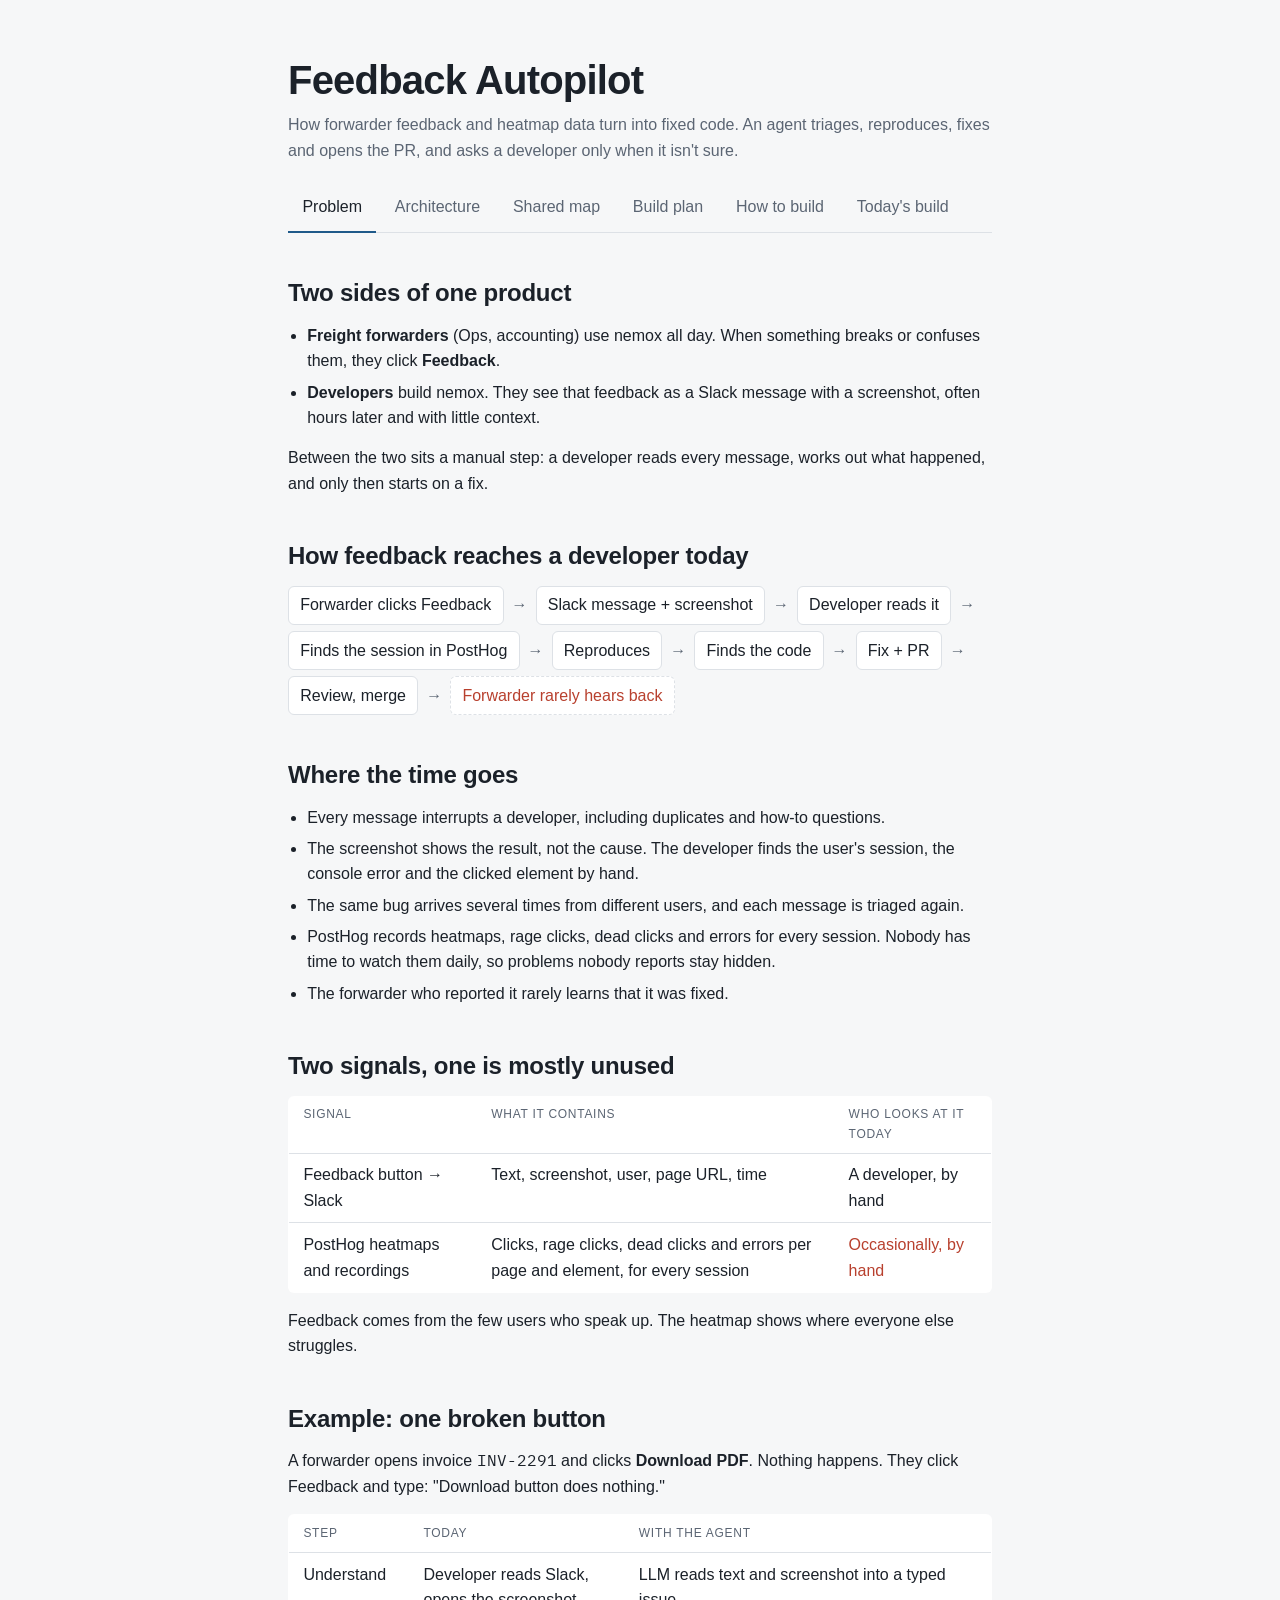
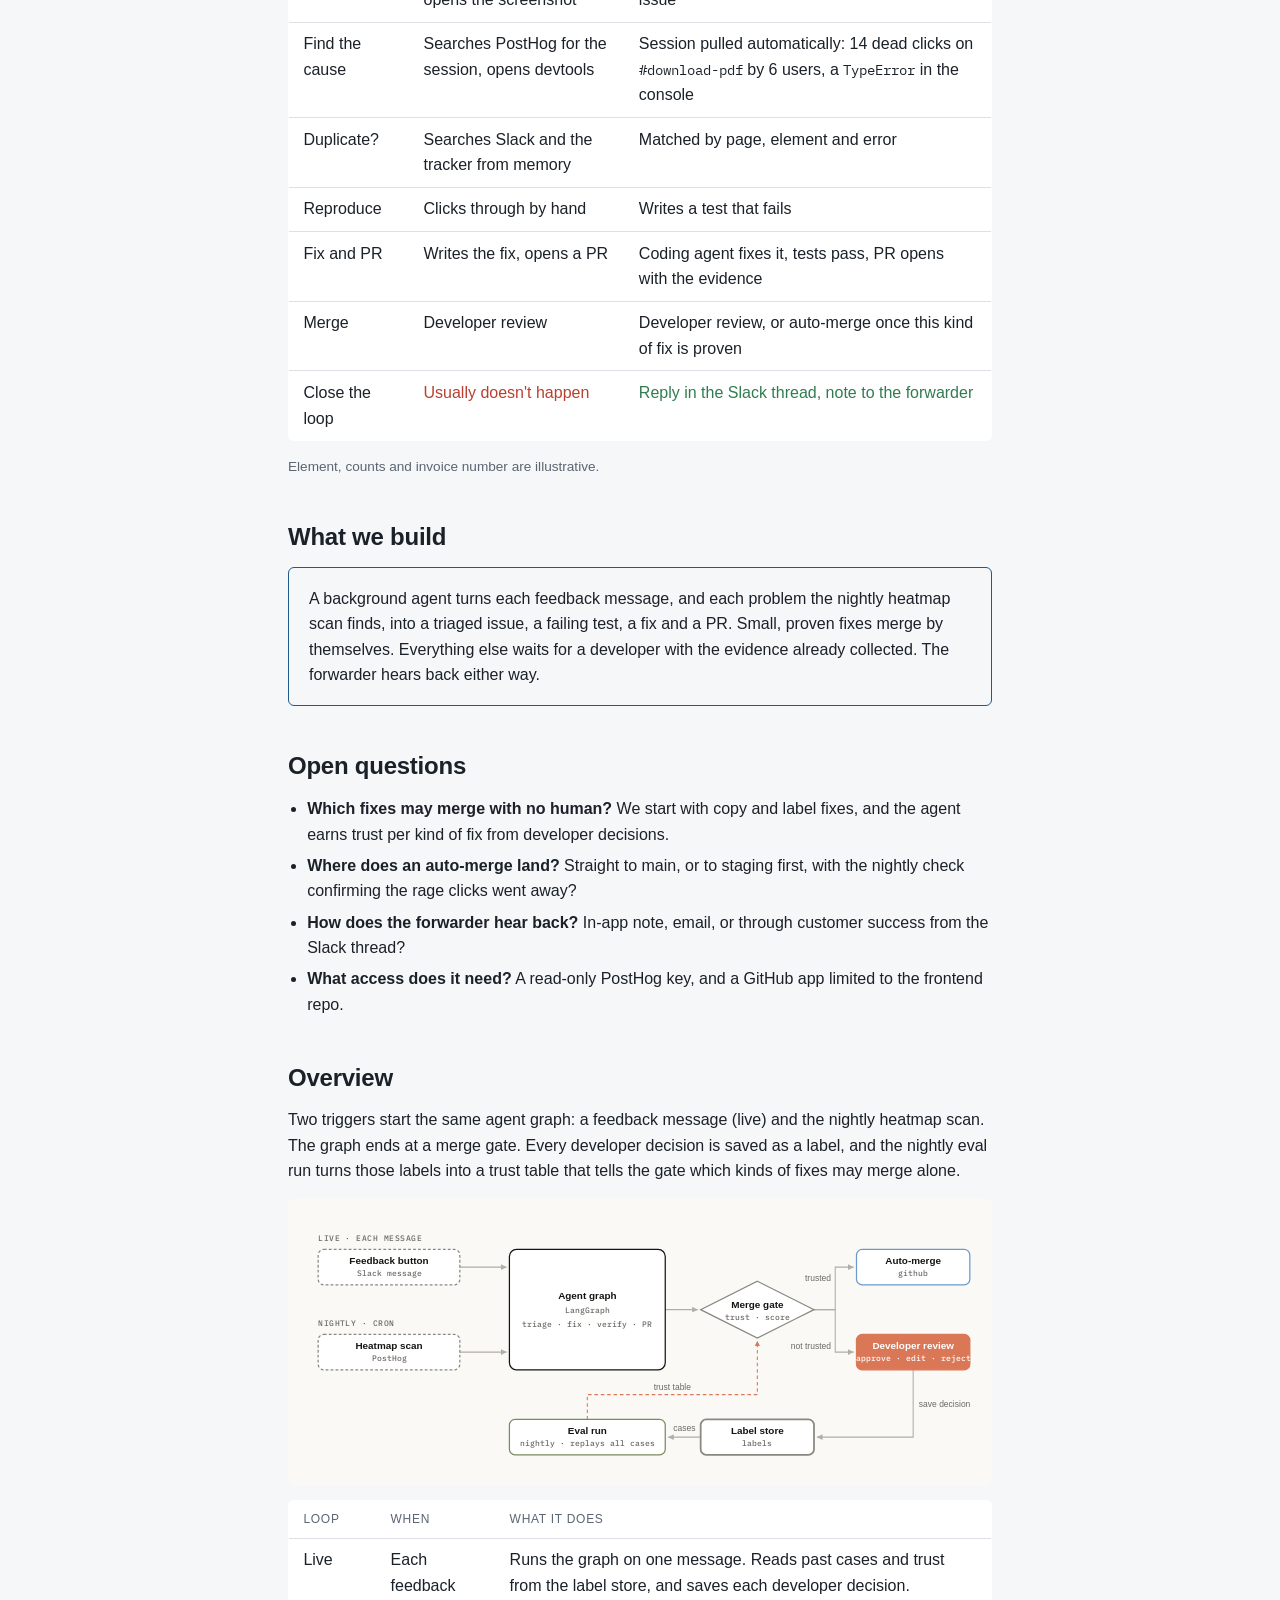
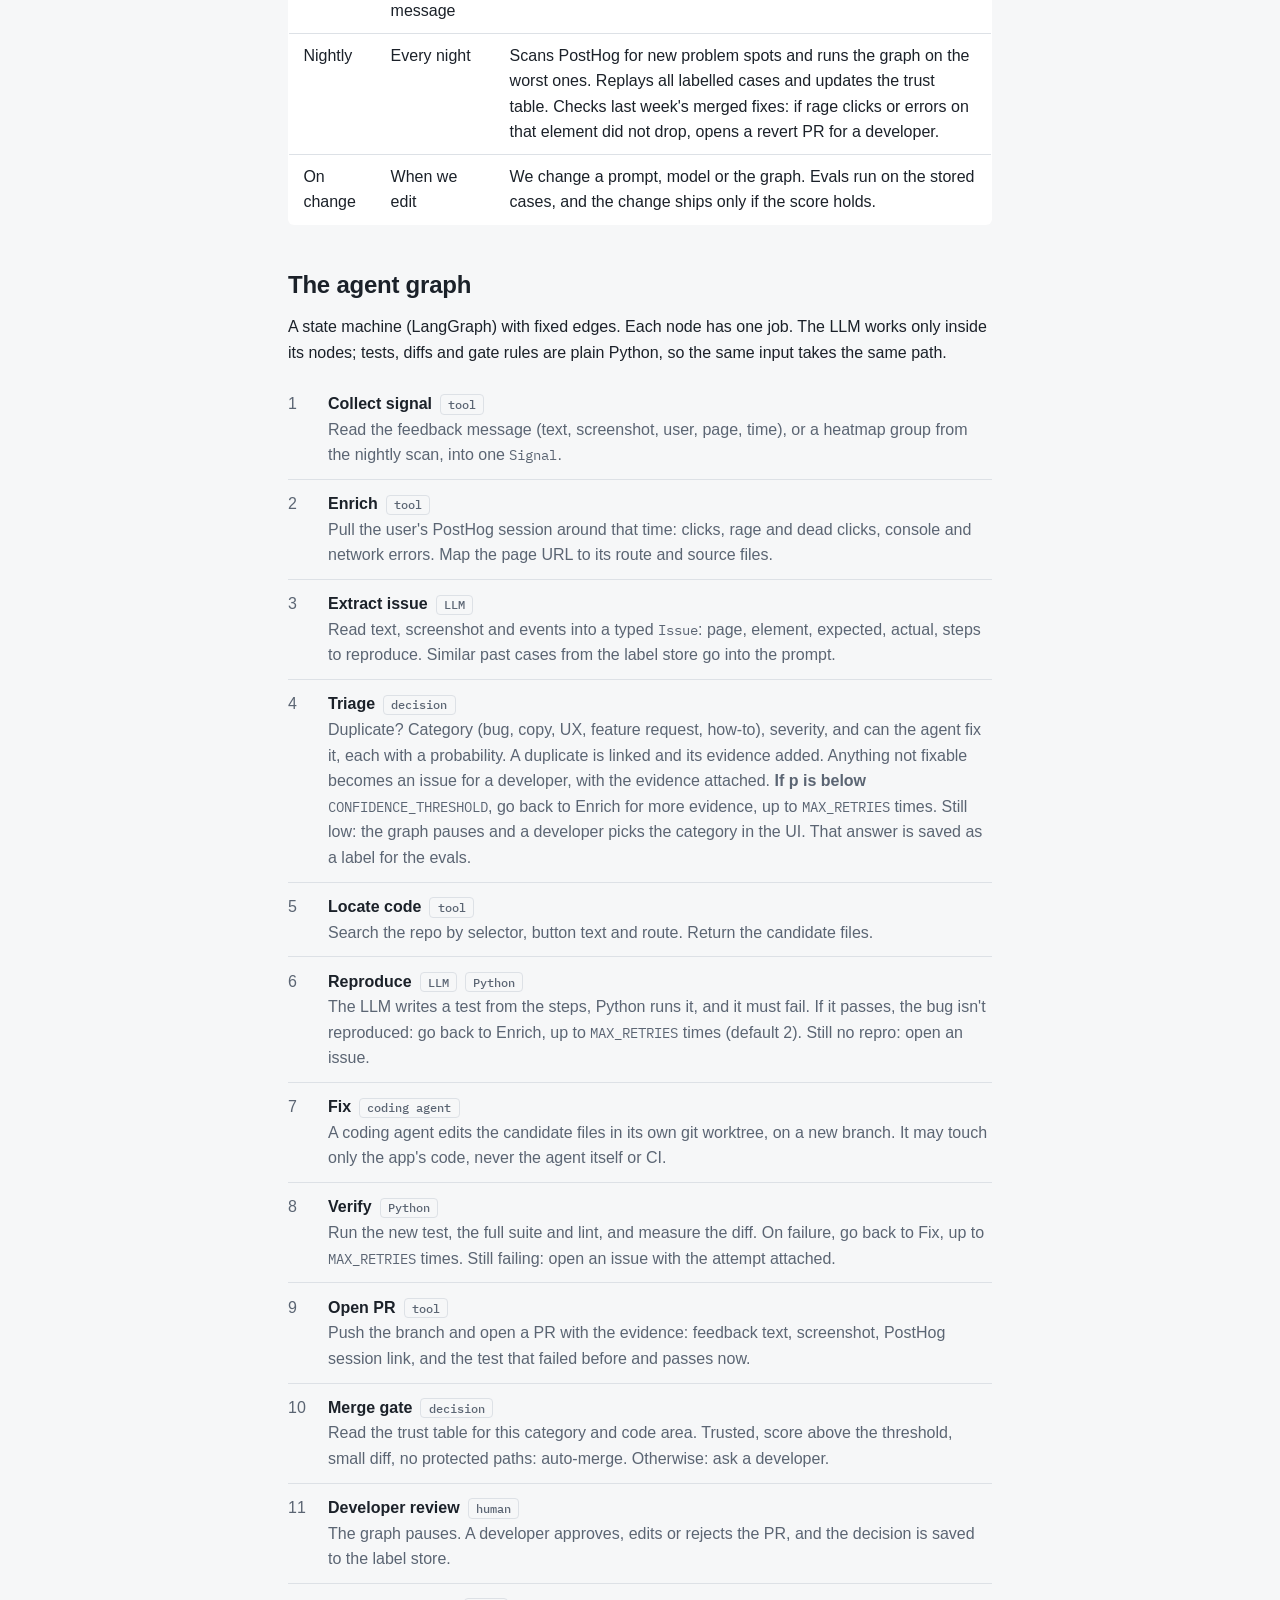
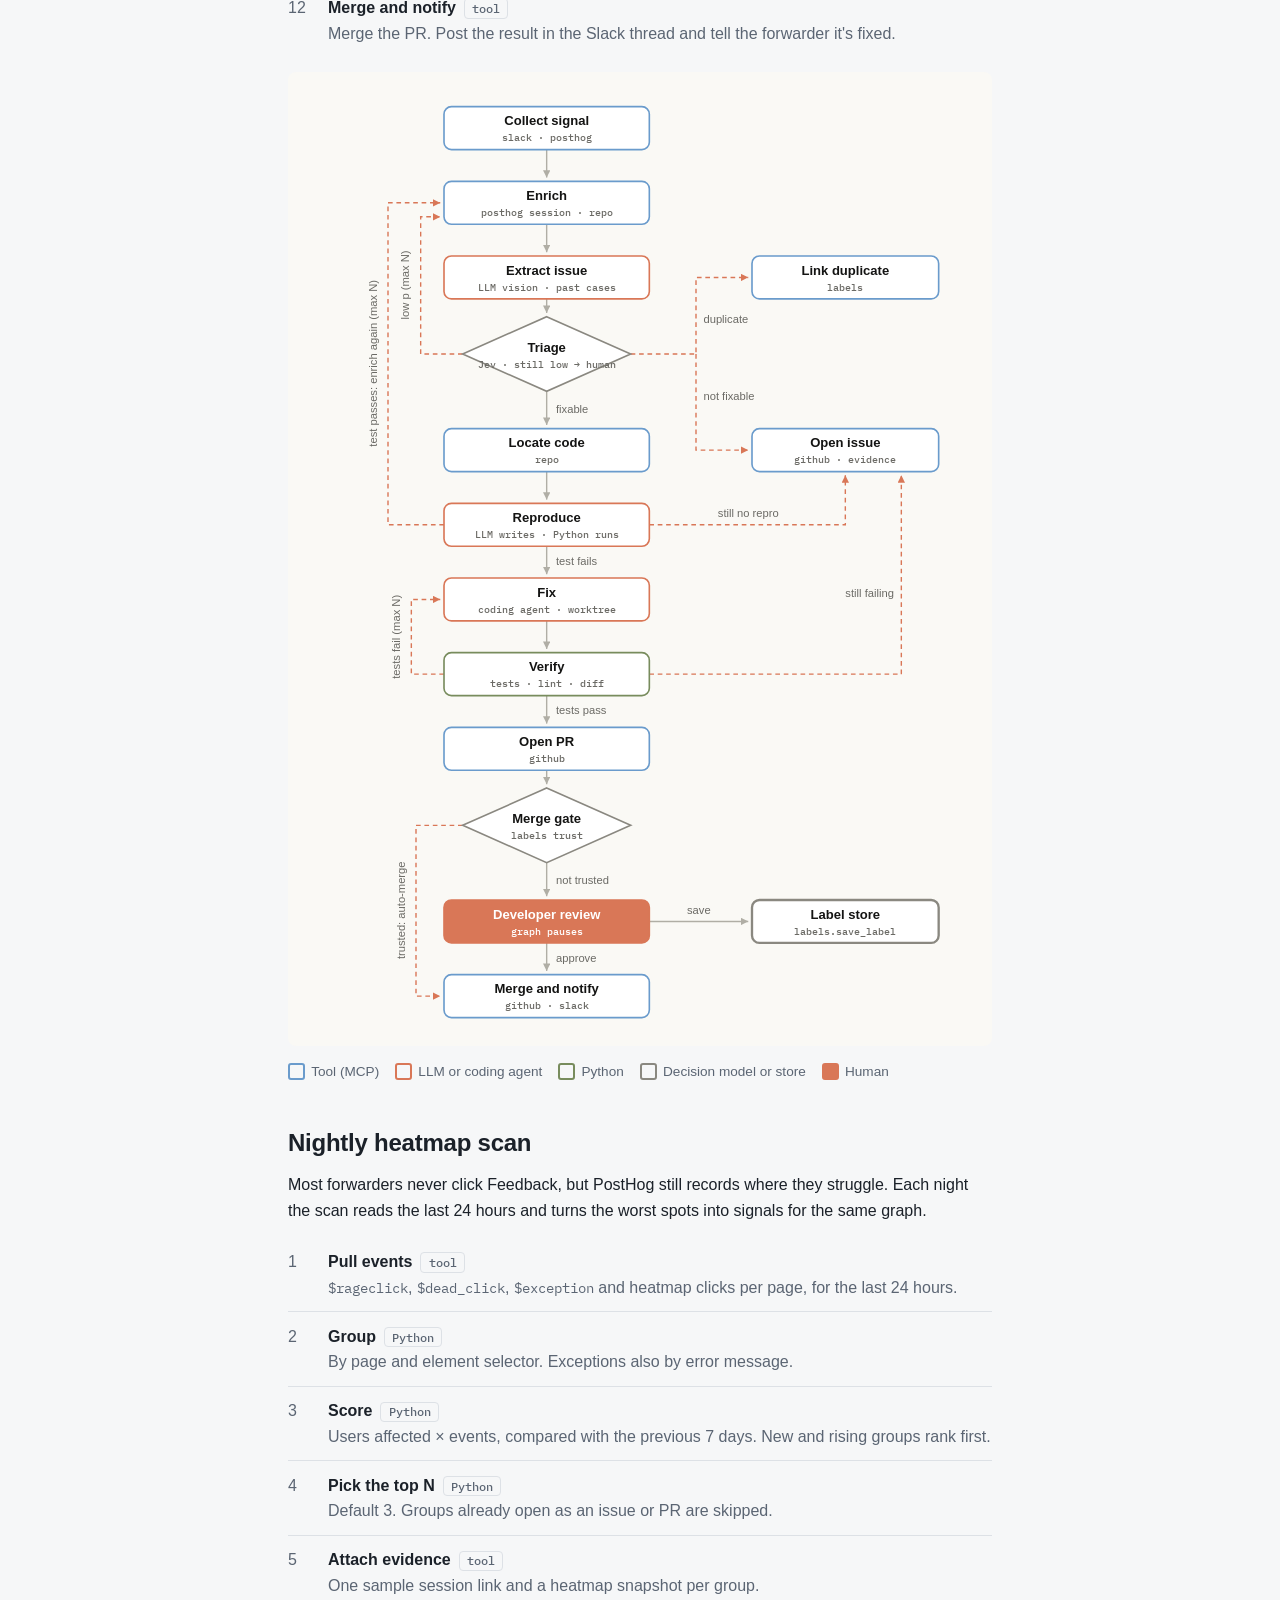
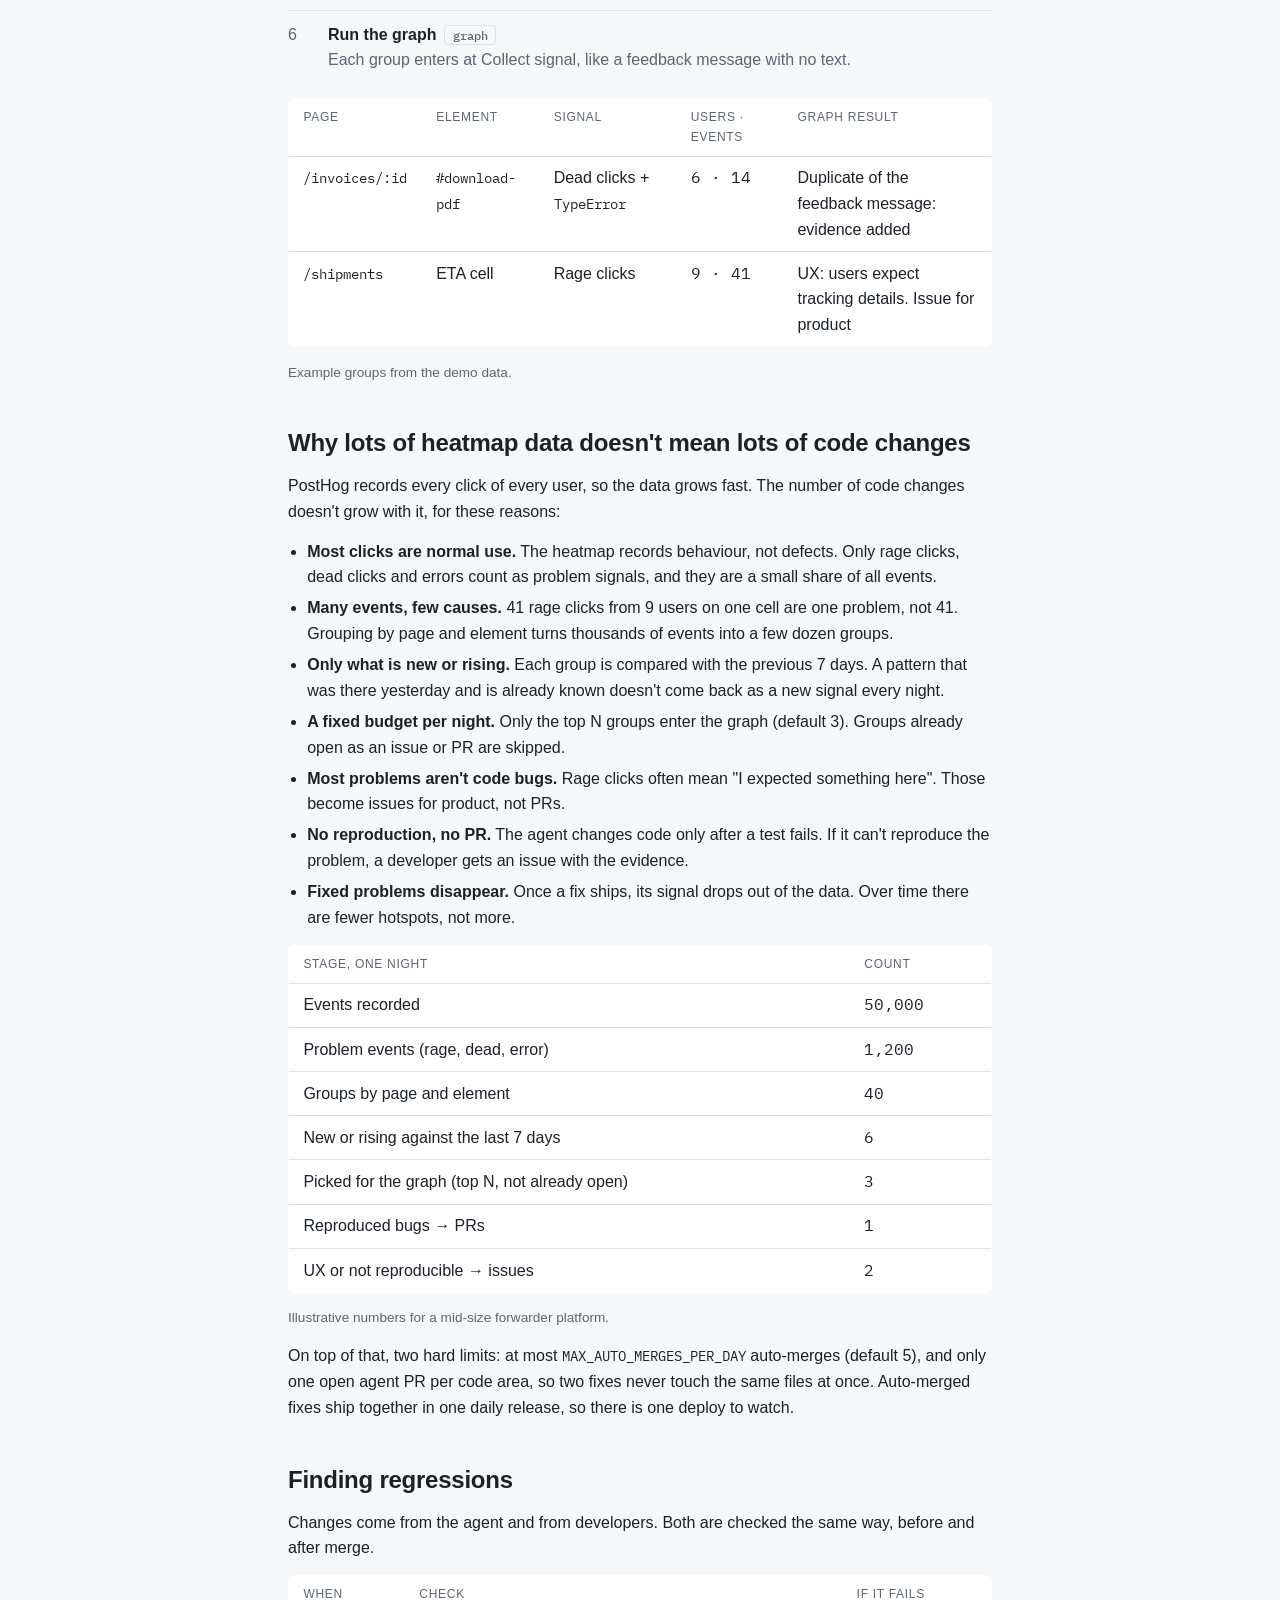
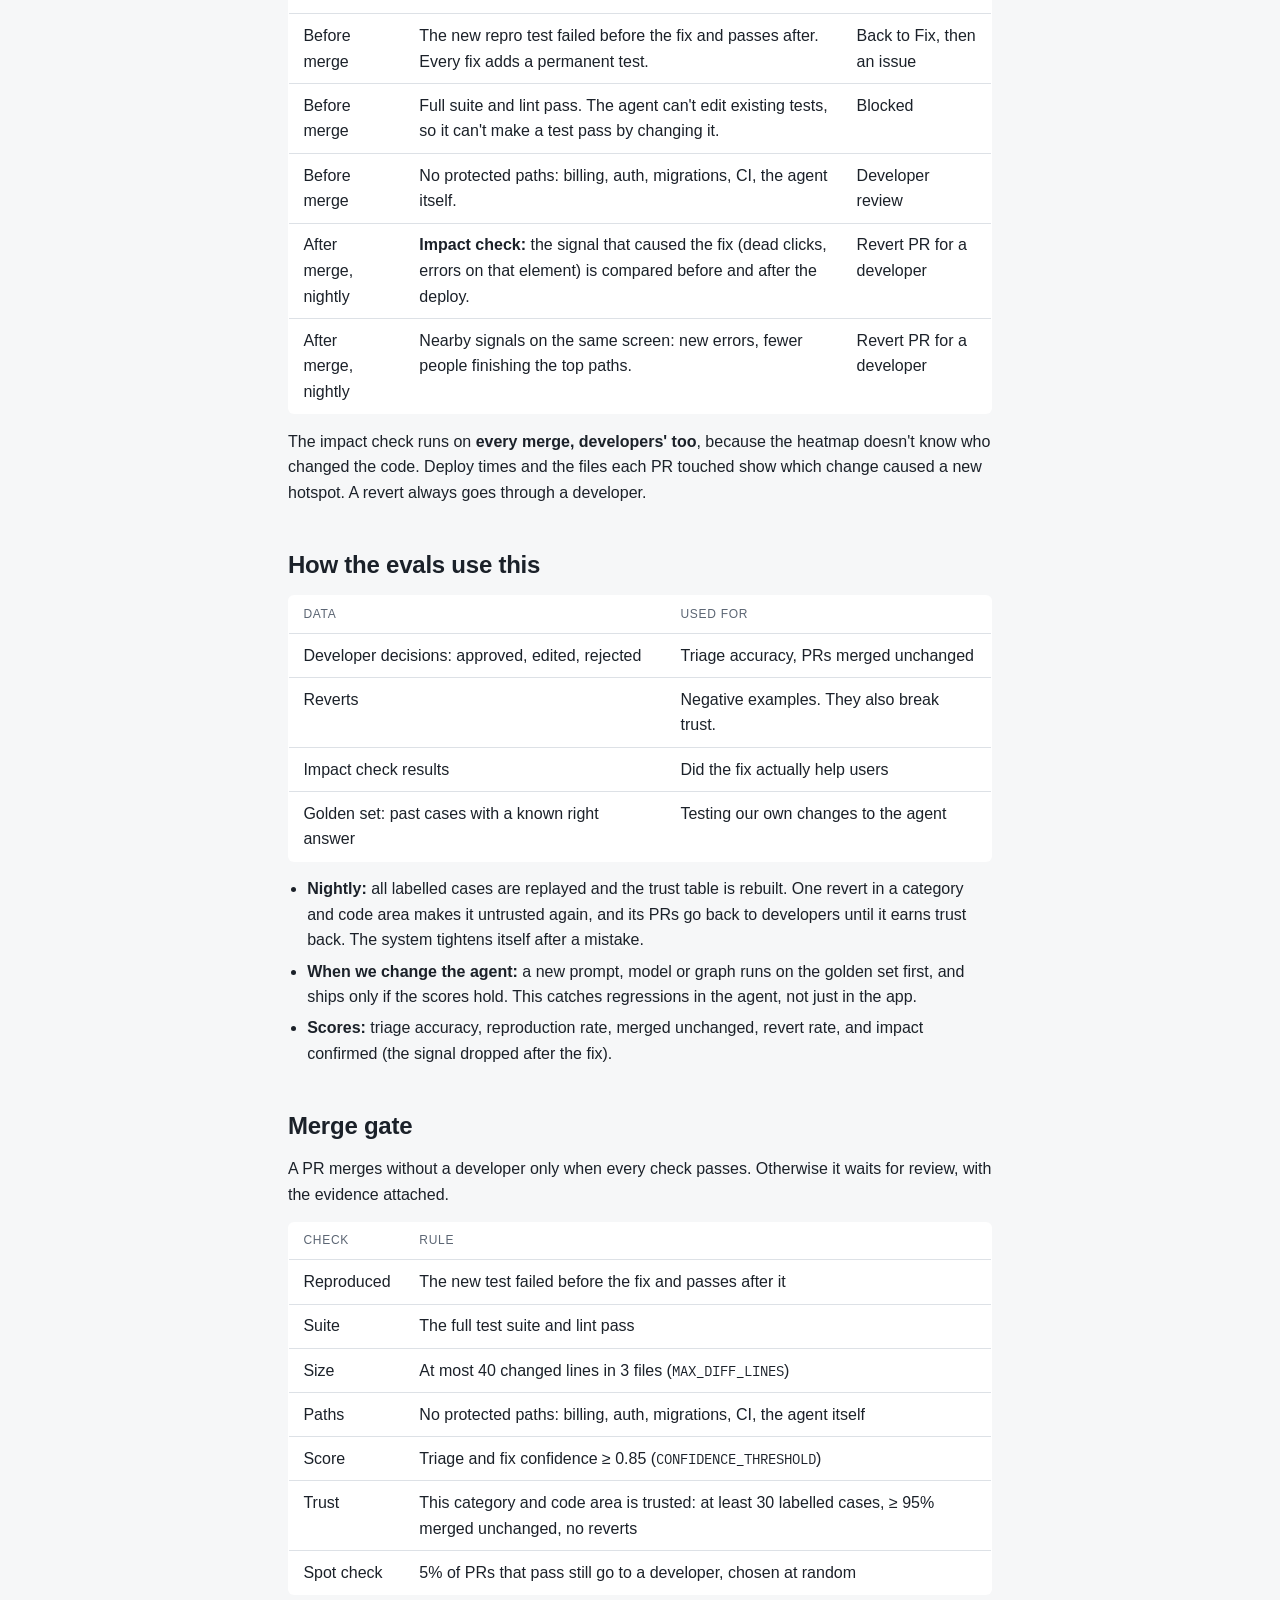
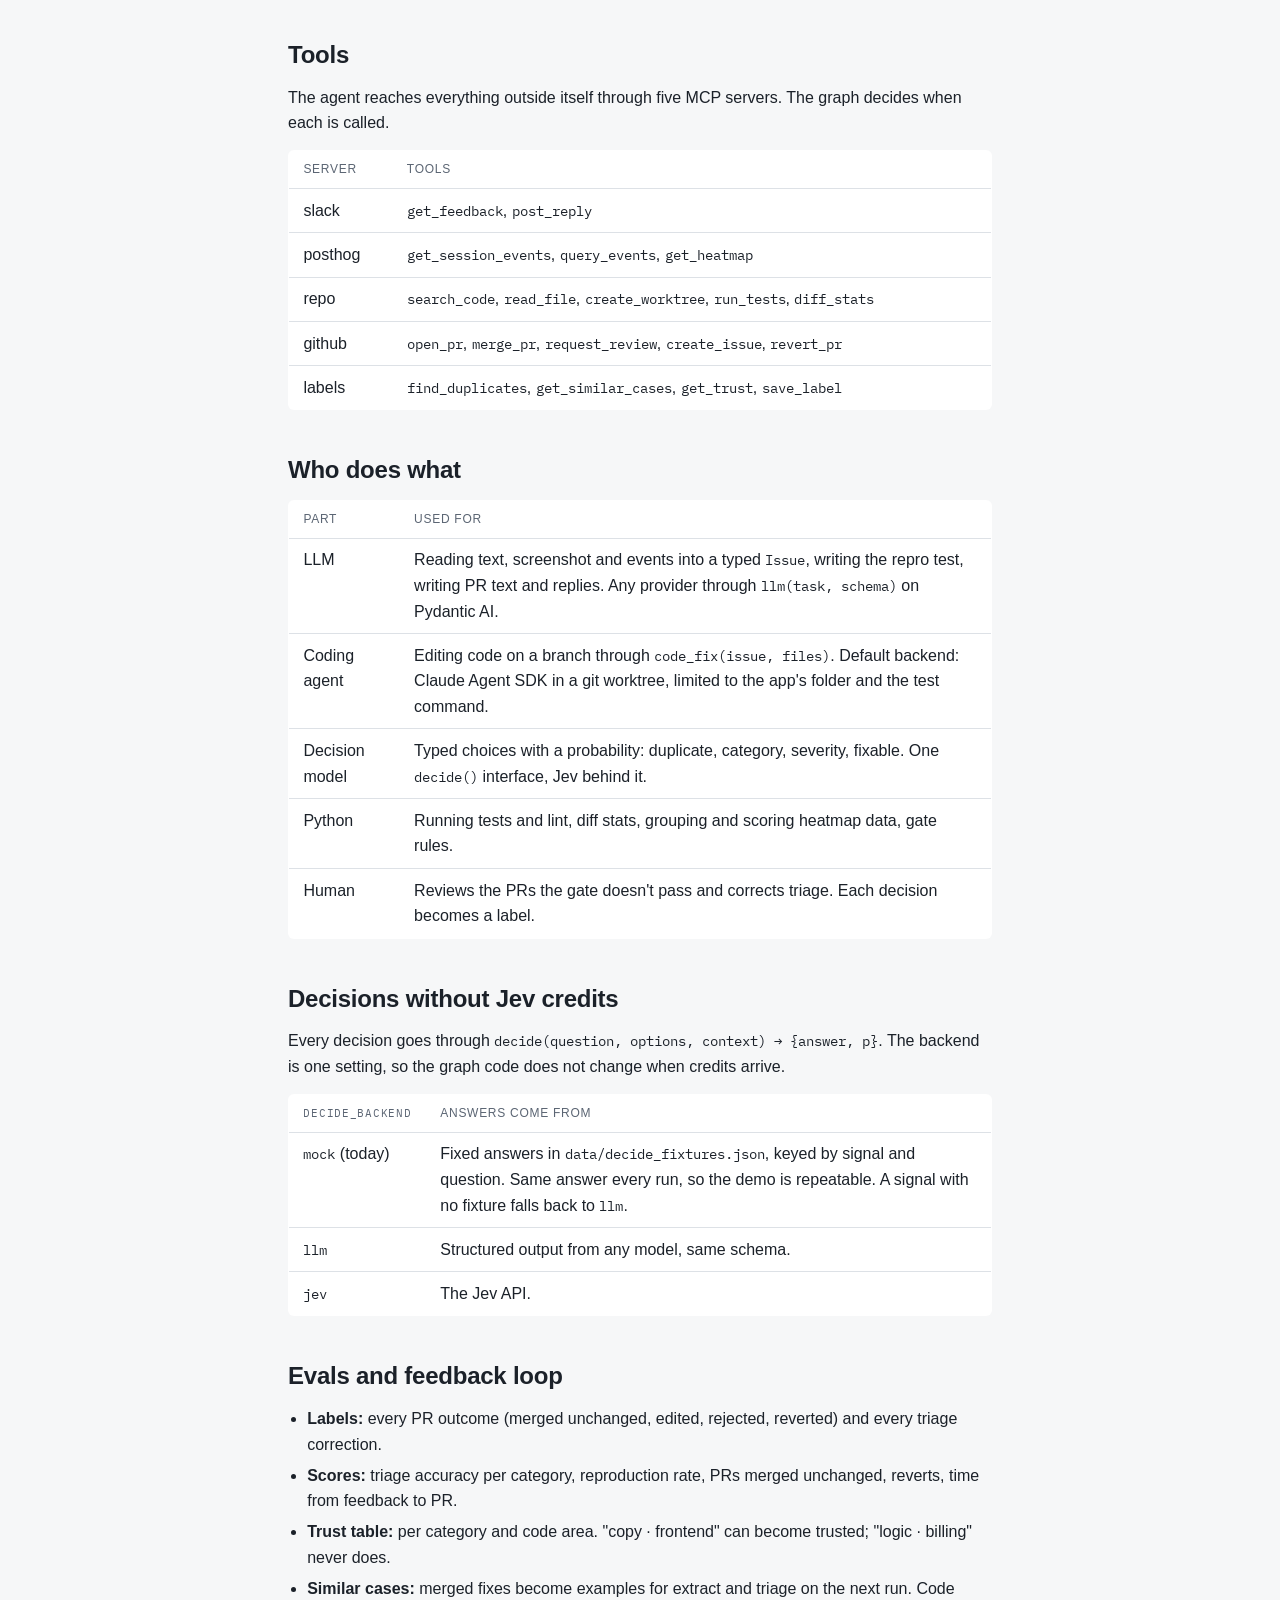
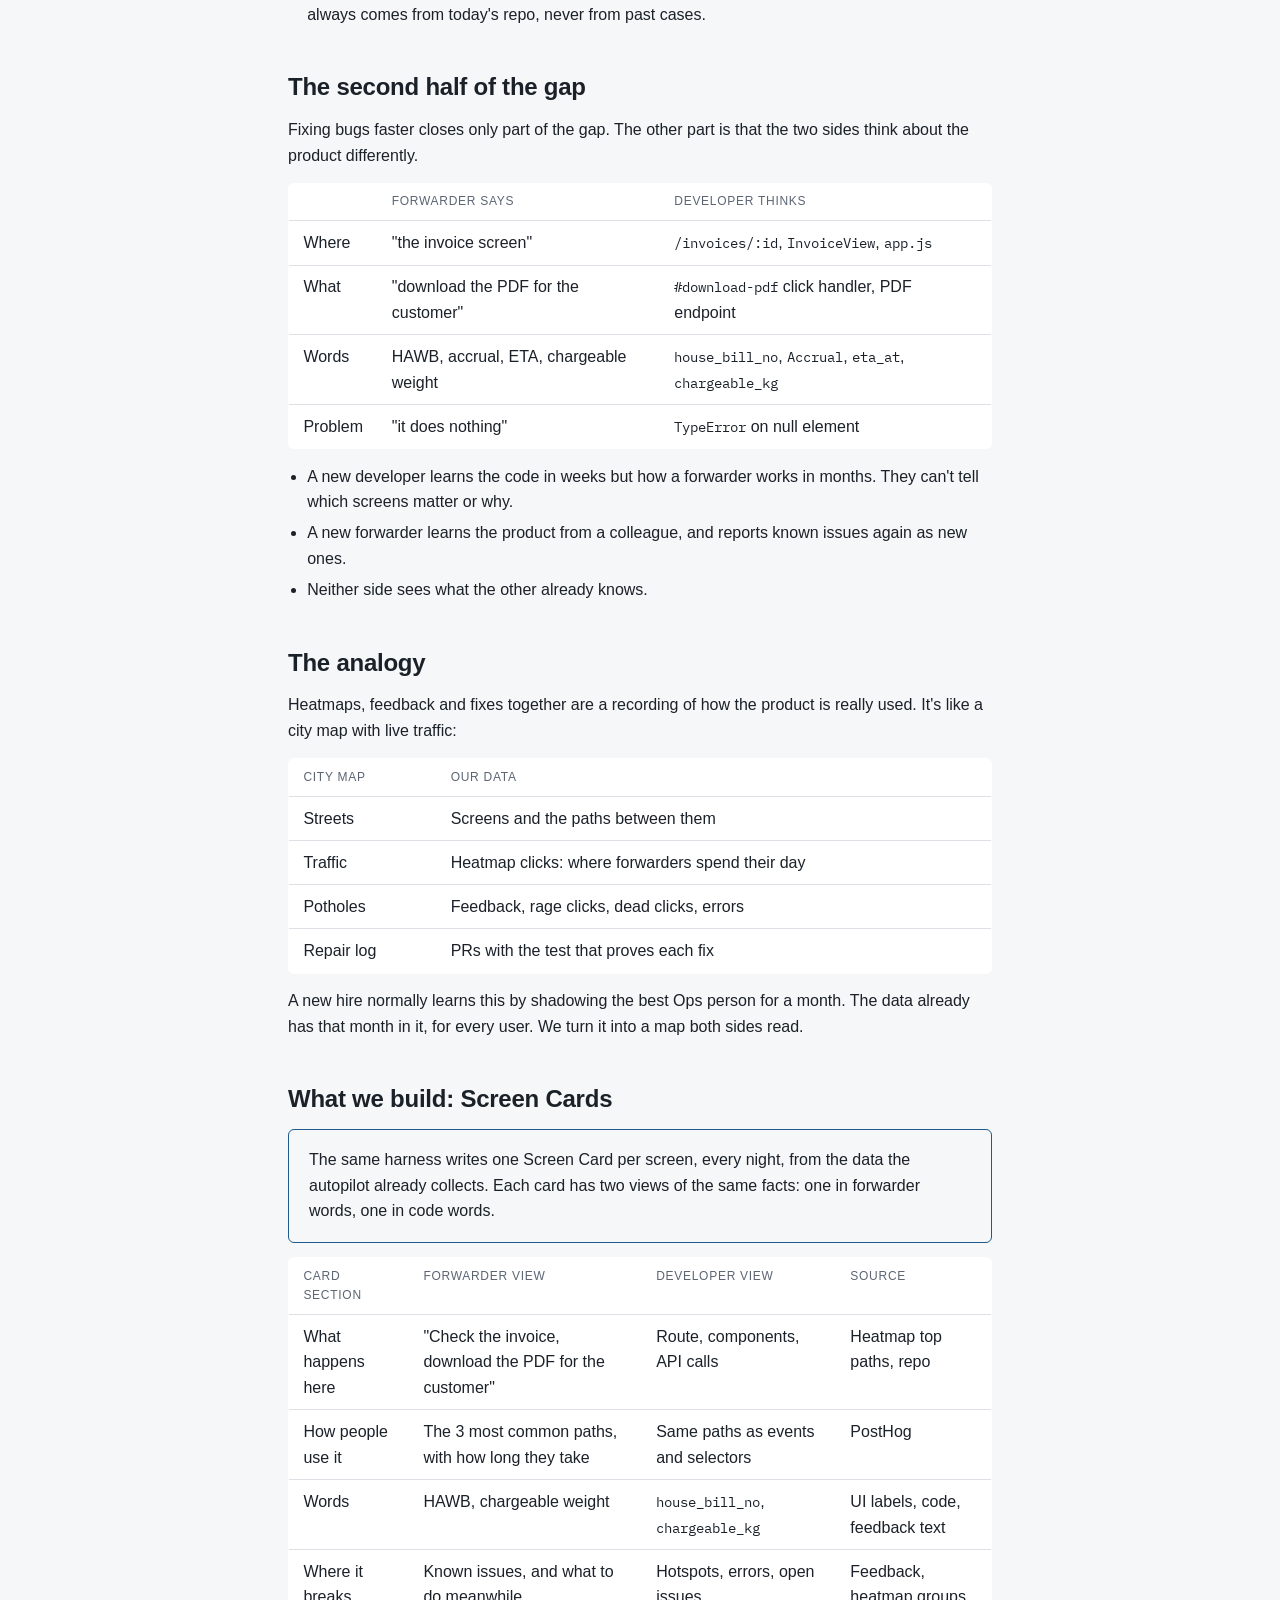
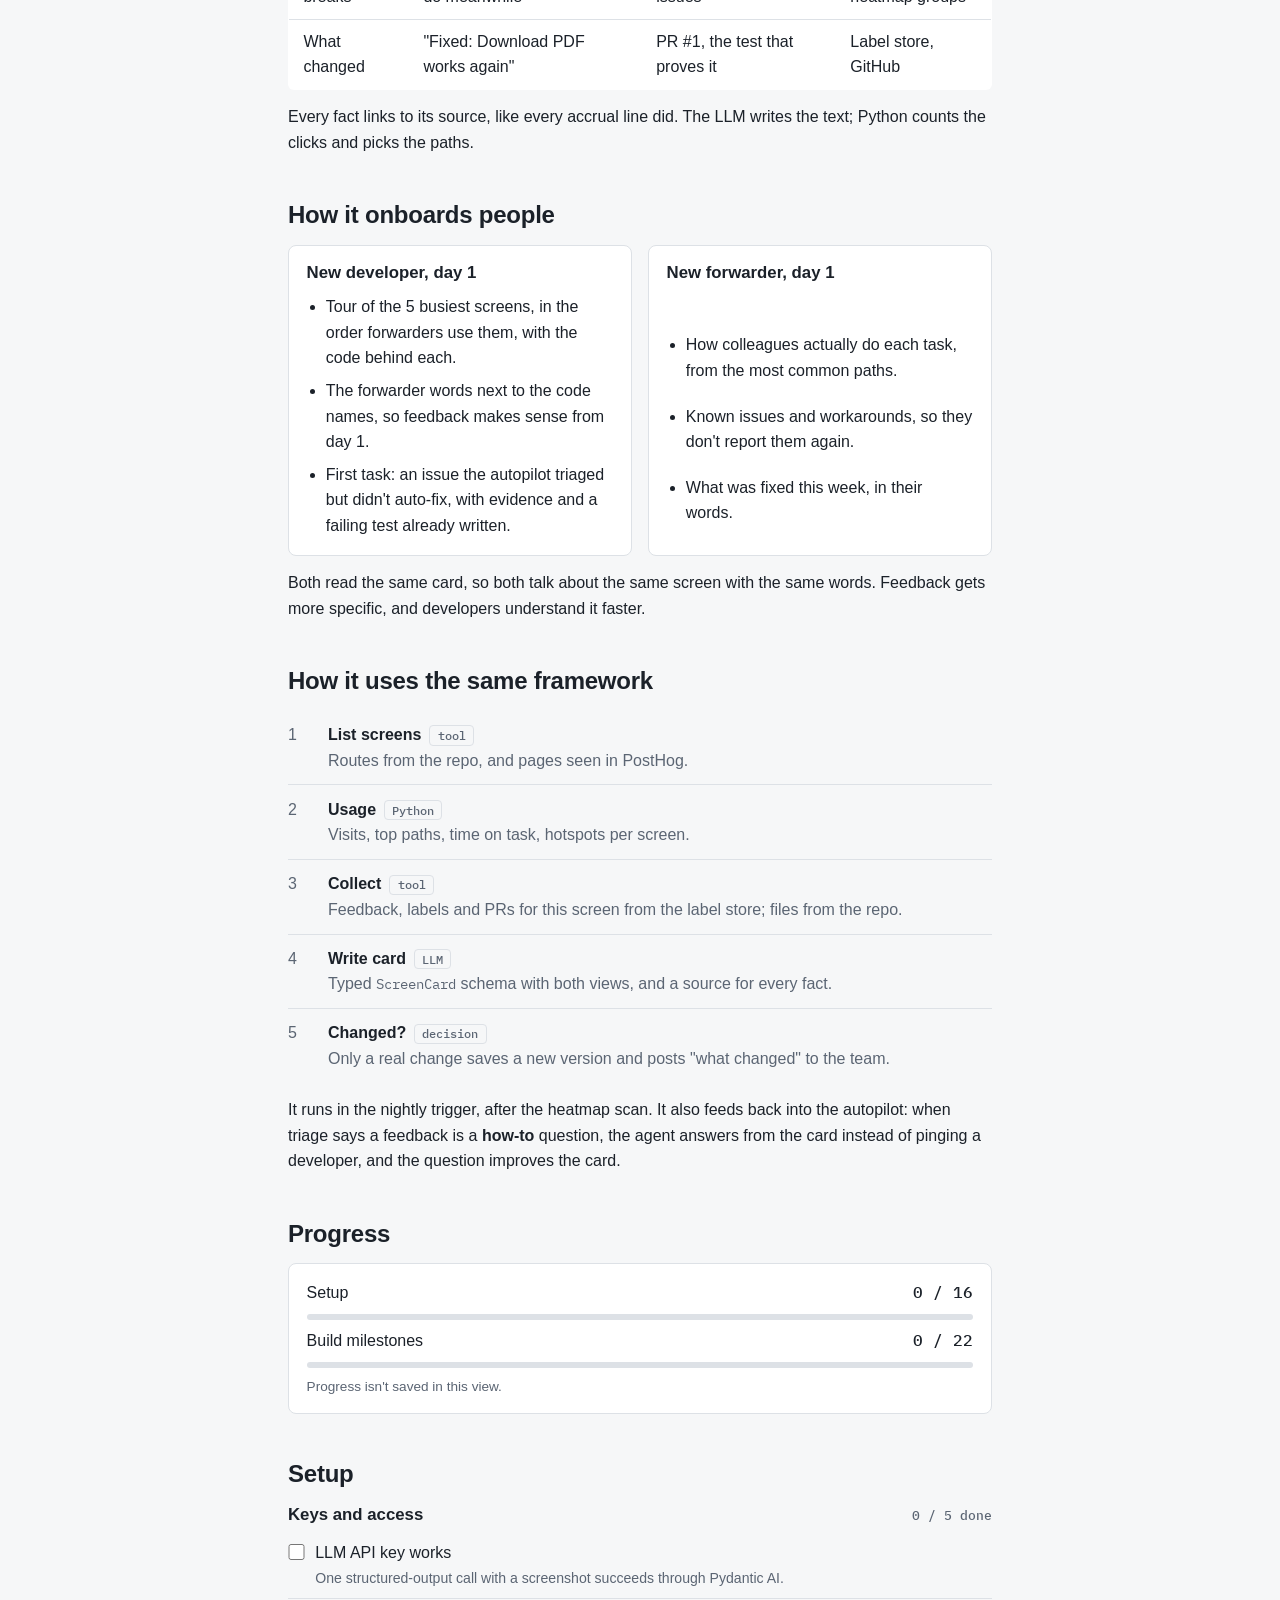
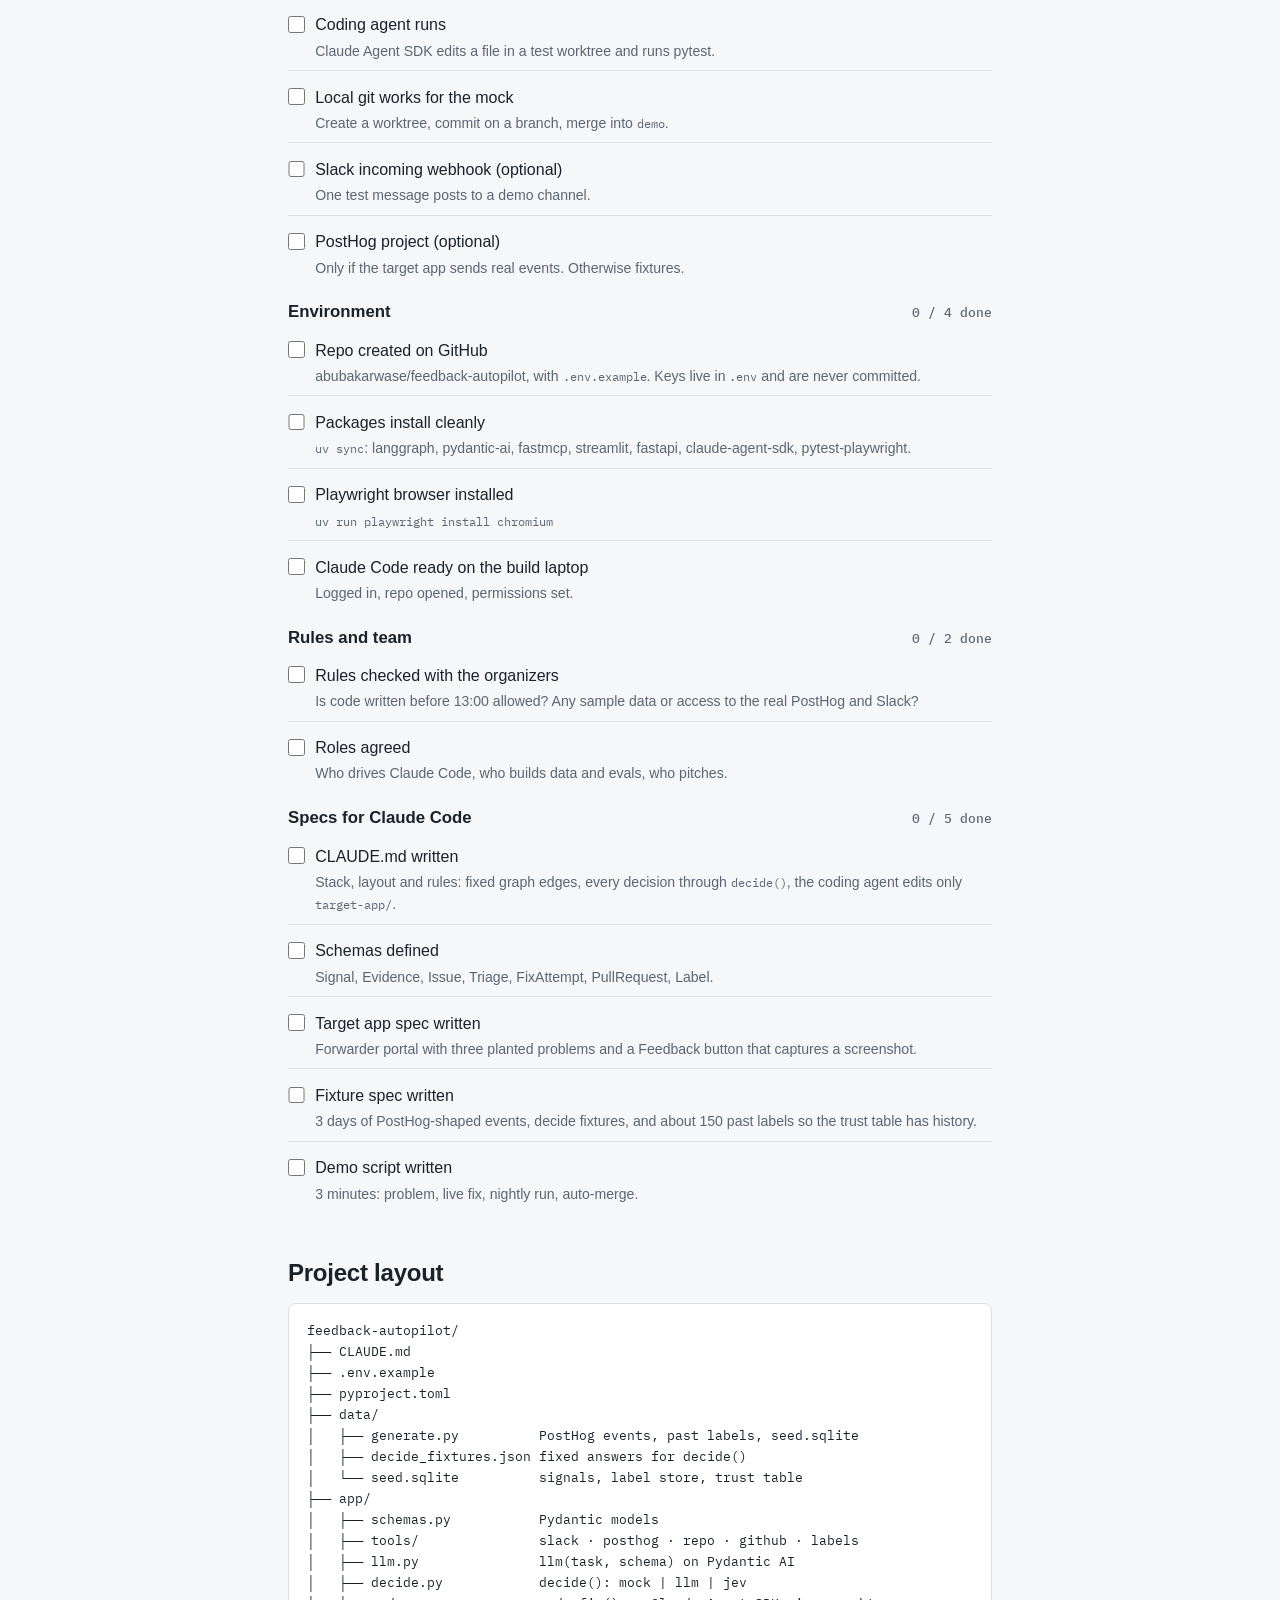
==== docs/design.html @ 199415f0 "Add design page copy" ====
<!doctype html>
<html lang="en">
<head>
<meta charset="utf-8">
<meta name="viewport" content="width=device-width,initial-scale=1,viewport-fit=cover">
</head>
<body>
<title>Feedback Autopilot</title>
<meta name="claude:viewport-fit-sides" content="cover">
<link rel="stylesheet" href="https://fonts.googleapis.com/css2?family=IBM+Plex+Mono:wght@500&display=swap">
<style>
/* Layout: single reading column with tabs, same visual system as the accrual page. Diagrams on a warm ground, colour = node kind. */
:root {
  --bg: #F6F7F8;
  --surface: #FFFFFF;
  --fg: #1B2129;
  --muted: #5B6573;
  --line: #DDE1E6;
  --accent: #1F5A8A;
  --good: #2F7D4F;
  --bad: #B8402E;
  --quote-bg: #EAF1F7;
  --sans: ui-sans-serif, -apple-system, BlinkMacSystemFont, "Segoe UI", Helvetica, Arial, sans-serif;
  --mono: "IBM Plex Mono", ui-monospace, "SF Mono", Menlo, monospace;
  --g-bg: #FAF9F5; --g-surface: #FFFFFF; --g-ink: #141413; --g-muted: #6B6A65; --g-line: #B0AEA5;
  --g-orange: #D97757; --g-blue: #6A9BCC; --g-green: #788C5D; --g-grey: #8A8880; --g-on-orange: #FFFFFF;
}
@media (prefers-color-scheme: dark) {
  :root:not([data-theme="light"]) {
    --bg: #12161B; --surface: #1A2027; --fg: #E4E8ED; --muted: #98A2AF; --line: #2C343E;
    --accent: #7FB2DE; --good: #6CC48F; --bad: #EE8A78; --quote-bg: #1C2A37; color-scheme: dark;
    --g-bg: #1F1E1D; --g-surface: #2B2A27; --g-ink: #FAF9F5; --g-muted: #B0AEA5; --g-line: #6B6A65;
    --g-blue: #8AB4DE; --g-green: #9AAE7E; --g-grey: #A3A198;
  }
}
:root[data-theme="dark"] {
  --bg: #12161B; --surface: #1A2027; --fg: #E4E8ED; --muted: #98A2AF; --line: #2C343E;
  --accent: #7FB2DE; --good: #6CC48F; --bad: #EE8A78; --quote-bg: #1C2A37; color-scheme: dark;
  --g-bg: #1F1E1D; --g-surface: #2B2A27; --g-ink: #FAF9F5; --g-muted: #B0AEA5; --g-line: #6B6A65;
  --g-blue: #8AB4DE; --g-green: #9AAE7E; --g-grey: #A3A198;
}
body {
  background: var(--bg); color: var(--fg);
  font: 16px/1.6 var(--sans);
  padding-left: max(16px, env(safe-area-inset-left, 0px));
  padding-right: max(16px, env(safe-area-inset-right, 0px));
}
main { max-width: 44rem; margin: 0 auto; padding-block: 3rem 4rem; display: grid; gap: 2.75rem; }
header h1 { font-size: 2.5rem; line-height: 1.2; font-weight: 700; margin: 0 0 .5rem; letter-spacing: -.02em; text-wrap: balance; }
header p { margin: 0; color: var(--muted); }
section { display: grid; gap: .9rem; min-width: 0; }
h2 { font-size: 1.5rem; line-height: 1.3; font-weight: 600; margin: 0; letter-spacing: -.01em; text-wrap: balance; }
h3 { font-size: 1.05rem; line-height: 1.35; font-weight: 600; margin: 0; }
p, ul { margin: 0; }
ul { padding-left: 1.2rem; display: grid; gap: .35rem; }
strong { font-weight: 600; }
code { font: .88em var(--mono); }
.num { font-family: var(--mono); font-variant-numeric: tabular-nums; white-space: nowrap; }
.note { font-size: .85rem; color: var(--muted); }
.table-wrap { overflow-x: auto; }
table { border-collapse: collapse; width: 100%; background: var(--surface); border: 1px solid var(--line); border-radius: 6px; overflow: hidden; }
th, td { text-align: left; padding: .55rem .9rem; border-bottom: 1px solid var(--line); vertical-align: top; }
th { font-size: .75rem; text-transform: uppercase; letter-spacing: .06em; color: var(--muted); font-weight: 500; }
tr:last-child td { border-bottom: 0; }
td.bad { color: var(--bad); }
td.good { color: var(--good); }
.oneline { padding: 1.1rem 1.25rem; border: 1.5px solid var(--accent); border-radius: 6px; font-weight: 500; }
.view { display: grid; gap: 2.75rem; min-width: 0; }
nav.tabs {
  position: sticky; top: env(safe-area-inset-top, 0px); z-index: 10;
  background: var(--bg); display: flex; flex-wrap: wrap; gap: .25rem; border-bottom: 1px solid var(--line);
  margin-top: -1.5rem;
}
nav.tabs a {
  padding: .7rem .9rem; color: var(--muted); text-decoration: none; font-weight: 500;
  border-bottom: 2px solid transparent; margin-bottom: -1px;
}
nav.tabs a:hover { color: var(--fg); }
nav.tabs a[aria-current="page"] { color: var(--fg); border-bottom-color: var(--accent); }
nav.tabs a:focus-visible { outline: 2px solid var(--accent); outline-offset: 2px; }
.flow { display: flex; flex-wrap: wrap; align-items: center; gap: .4rem .5rem; }
.flow span.box { padding: .35rem .7rem; background: var(--surface); border: 1px solid var(--line); border-radius: 6px; font-weight: 500; }
.flow span.box.gap { border-style: dashed; color: var(--bad); }
.flow span.arrow { color: var(--muted); }
ol.steps { list-style: none; margin: 0; padding: 0; counter-reset: s; display: grid; }
ol.steps li { counter-increment: s; display: grid; grid-template-columns: 2rem 1fr; gap: 0 .5rem; padding-block: .7rem; border-bottom: 1px solid var(--line); }
ol.steps li:last-child { border-bottom: 0; }
ol.steps li::before { content: counter(s); color: var(--muted); font-variant-numeric: tabular-nums; font-weight: 500; }
ol.steps .t { display: flex; flex-wrap: wrap; align-items: baseline; gap: .5rem; font-weight: 600; }
ol.steps p { grid-column: 2; color: var(--muted); }
.tag { font: 500 .72rem var(--mono); padding: .1rem .45rem; border: 1px solid var(--line); border-radius: 4px; color: var(--muted); }
.graph { margin: 0; background: var(--g-bg); border-radius: 8px; padding: 1rem; overflow-x: auto; }
.graph svg { display: block; width: 100%; min-width: 560px; height: auto; }
.graph.wide svg { min-width: 680px; }
.graph .node { fill: var(--g-surface); stroke-width: 1.75; }
.graph .k-tool { stroke: var(--g-blue); }
.graph .k-llm { stroke: var(--g-orange); }
.graph .k-py { stroke: var(--g-green); }
.graph .k-dec { stroke: var(--g-grey); }
.graph .k-store { stroke: var(--g-grey); stroke-width: 2.5; }
.graph .k-trig { stroke: var(--g-grey); stroke-dasharray: 4 3; }
.graph .k-graph { stroke: var(--g-ink); }
.graph .k-human { fill: var(--g-orange); stroke: var(--g-orange); }
.graph .name { fill: var(--g-ink); font: 600 14px var(--sans); text-anchor: middle; }
.graph .kind { fill: var(--g-muted); font: 500 11px var(--mono); text-anchor: middle; }
.graph .on-orange { fill: var(--g-on-orange); }
.graph .lane { fill: var(--g-muted); font: 500 11px var(--mono); letter-spacing: .06em; }
.graph .edge { stroke: var(--g-line); stroke-width: 1.5; fill: none; }
.graph .loop { stroke: var(--g-orange); stroke-dasharray: 5 4; }
.graph .head { fill: var(--g-line); }
.graph .head-o { fill: var(--g-orange); }
.graph .lbl { fill: var(--g-muted); font: 12px var(--sans); }
.legend { display: flex; flex-wrap: wrap; gap: .4rem 1rem; font-size: .85rem; color: var(--muted); }
.legend span { display: inline-flex; align-items: center; gap: .4rem; }
.legend i { width: .8rem; height: .8rem; border-radius: 3px; border: 2px solid; display: inline-block; }
.ms { display: grid; gap: .6rem; padding: 1rem 1.1rem; background: var(--surface); border: 1px solid var(--line); border-radius: 8px; min-width: 0; }
.ms ul { gap: .45rem; }
.ms-list { display: grid; gap: 1rem; }
.ba { display: grid; grid-template-columns: repeat(auto-fit, minmax(16rem, 1fr)); gap: 1rem; }
.time { font: 500 .8rem var(--mono); color: var(--g-orange); }
.done-when, .say { font-size: .9rem; color: var(--muted); }
.ck-group { display: grid; gap: .35rem; min-width: 0; }
.ck-head { display: flex; flex-wrap: wrap; justify-content: space-between; align-items: baseline; gap: .25rem 1rem; }
.ck-count { font: 500 .8rem var(--mono); color: var(--muted); font-variant-numeric: tabular-nums; }
.check { display: flex; gap: .65rem; align-items: flex-start; padding-block: .5rem; border-bottom: 1px solid var(--line); }
.check:last-of-type { border-bottom: 0; }
.check input { flex: none; width: 1.05rem; height: 1.05rem; margin: .22rem 0 0; accent-color: var(--g-orange); cursor: pointer; }
.check input:disabled { cursor: default; }
.check label { cursor: pointer; display: grid; gap: .1rem; min-width: 0; }
.check label small { color: var(--muted); font-size: .88rem; }
.check input:checked + label > span { color: var(--muted); text-decoration: line-through; text-decoration-color: var(--line); }
.check input:focus-visible { outline: 2px solid var(--g-orange); outline-offset: 2px; }
.bar { height: 6px; background: var(--line); border-radius: 3px; overflow: hidden; }
.bar i { display: block; height: 100%; width: 0; background: var(--g-orange); transition: width .3s; }
.summary { display: grid; gap: .5rem; padding: 1rem 1.1rem; background: var(--surface); border: 1px solid var(--line); border-radius: 8px; }
.summary-row { display: flex; justify-content: space-between; gap: 1rem; font-weight: 500; }
#ck-status { font-size: .85rem; color: var(--muted); }
pre.tree { margin: 0; padding: 1rem 1.1rem; background: var(--surface); border: 1px solid var(--line); border-radius: 8px; font: .82rem/1.6 var(--mono); overflow-x: auto; }
@media (prefers-reduced-motion: reduce) { .bar i { transition: none; } }
</style>

<main>
  <header>
    <h1>Feedback Autopilot</h1>
    <p>How forwarder feedback and heatmap data turn into fixed code. An agent triages, reproduces, fixes and opens the PR, and asks a developer only when it isn't sure.</p>
  </header>

  <nav class="tabs" aria-label="Sections">
    <a href="#problem" data-view="problem">Problem</a>
    <a href="#architecture" data-view="architecture">Architecture</a>
    <a href="#map" data-view="map">Shared map</a>
    <a href="#build" data-view="build">Build plan</a>
    <a href="#howto" data-view="howto">How to build</a>
    <a href="#today" data-view="today">Today's build</a>
  </nav>

  <!-- ============ PROBLEM ============ -->
  <div class="view" id="view-problem">

    <section>
      <h2>Two sides of one product</h2>
      <ul>
        <li><strong>Freight forwarders</strong> (Ops, accounting) use nemox all day. When something breaks or confuses them, they click <strong>Feedback</strong>.</li>
        <li><strong>Developers</strong> build nemox. They see that feedback as a Slack message with a screenshot, often hours later and with little context.</li>
      </ul>
      <p>Between the two sits a manual step: a developer reads every message, works out what happened, and only then starts on a fix.</p>
    </section>

    <section>
      <h2>How feedback reaches a developer today</h2>
      <div class="flow" aria-label="Forwarder clicks Feedback, Slack message, developer reads, finds the session, reproduces, finds the code, fixes, review and merge, forwarder rarely hears back">
        <span class="box">Forwarder clicks Feedback</span><span class="arrow">→</span>
        <span class="box">Slack message + screenshot</span><span class="arrow">→</span>
        <span class="box">Developer reads it</span><span class="arrow">→</span>
        <span class="box">Finds the session in PostHog</span><span class="arrow">→</span>
        <span class="box">Reproduces</span><span class="arrow">→</span>
        <span class="box">Finds the code</span><span class="arrow">→</span>
        <span class="box">Fix + PR</span><span class="arrow">→</span>
        <span class="box">Review, merge</span><span class="arrow">→</span>
        <span class="box gap">Forwarder rarely hears back</span>
      </div>
    </section>

    <section>
      <h2>Where the time goes</h2>
      <ul>
        <li>Every message interrupts a developer, including duplicates and how-to questions.</li>
        <li>The screenshot shows the result, not the cause. The developer finds the user's session, the console error and the clicked element by hand.</li>
        <li>The same bug arrives several times from different users, and each message is triaged again.</li>
        <li>PostHog records heatmaps, rage clicks, dead clicks and errors for every session. Nobody has time to watch them daily, so problems nobody reports stay hidden.</li>
        <li>The forwarder who reported it rarely learns that it was fixed.</li>
      </ul>
    </section>

    <section>
      <h2>Two signals, one is mostly unused</h2>
      <div class="table-wrap">
        <table>
          <thead><tr><th>Signal</th><th>What it contains</th><th>Who looks at it today</th></tr></thead>
          <tbody>
            <tr><td>Feedback button → Slack</td><td>Text, screenshot, user, page URL, time</td><td>A developer, by hand</td></tr>
            <tr><td>PostHog heatmaps and recordings</td><td>Clicks, rage clicks, dead clicks and errors per page and element, for every session</td><td class="bad">Occasionally, by hand</td></tr>
          </tbody>
        </table>
      </div>
      <p>Feedback comes from the few users who speak up. The heatmap shows where everyone else struggles.</p>
    </section>

    <section>
      <h2>Example: one broken button</h2>
      <p>A forwarder opens invoice <span class="num">INV-2291</span> and clicks <strong>Download PDF</strong>. Nothing happens. They click Feedback and type: "Download button does nothing."</p>
      <div class="table-wrap">
        <table>
          <thead><tr><th>Step</th><th>Today</th><th>With the agent</th></tr></thead>
          <tbody>
            <tr><td>Understand</td><td>Developer reads Slack, opens the screenshot</td><td>LLM reads text and screenshot into a typed issue</td></tr>
            <tr><td>Find the cause</td><td>Searches PostHog for the session, opens devtools</td><td>Session pulled automatically: 14 dead clicks on <code>#download-pdf</code> by 6 users, a <code>TypeError</code> in the console</td></tr>
            <tr><td>Duplicate?</td><td>Searches Slack and the tracker from memory</td><td>Matched by page, element and error</td></tr>
            <tr><td>Reproduce</td><td>Clicks through by hand</td><td>Writes a test that fails</td></tr>
            <tr><td>Fix and PR</td><td>Writes the fix, opens a PR</td><td>Coding agent fixes it, tests pass, PR opens with the evidence</td></tr>
            <tr><td>Merge</td><td>Developer review</td><td>Developer review, or auto-merge once this kind of fix is proven</td></tr>
            <tr><td>Close the loop</td><td class="bad">Usually doesn't happen</td><td class="good">Reply in the Slack thread, note to the forwarder</td></tr>
          </tbody>
        </table>
      </div>
      <p class="note">Element, counts and invoice number are illustrative.</p>
    </section>

    <section>
      <h2>What we build</h2>
      <p class="oneline">A background agent turns each feedback message, and each problem the nightly heatmap scan finds, into a triaged issue, a failing test, a fix and a PR. Small, proven fixes merge by themselves. Everything else waits for a developer with the evidence already collected. The forwarder hears back either way.</p>
    </section>

    <section>
      <h2>Open questions</h2>
      <ul>
        <li><strong>Which fixes may merge with no human?</strong> We start with copy and label fixes, and the agent earns trust per kind of fix from developer decisions.</li>
        <li><strong>Where does an auto-merge land?</strong> Straight to main, or to staging first, with the nightly check confirming the rage clicks went away?</li>
        <li><strong>How does the forwarder hear back?</strong> In-app note, email, or through customer success from the Slack thread?</li>
        <li><strong>What access does it need?</strong> A read-only PostHog key, and a GitHub app limited to the frontend repo.</li>
      </ul>
    </section>
  </div>

  <!-- ============ ARCHITECTURE ============ -->
  <div class="view" id="view-architecture" hidden>

    <section>
      <h2>Overview</h2>
      <p>Two triggers start the same agent graph: a feedback message (live) and the nightly heatmap scan. The graph ends at a merge gate. Every developer decision is saved as a label, and the nightly eval run turns those labels into a trust table that tells the gate which kinds of fixes may merge alone.</p>
      <figure class="graph wide">
        <svg viewBox="0 0 960 360" role="img" aria-label="Feedback button and nightly heatmap scan both start the agent graph. The graph goes to the merge gate. Trusted: auto-merge. Not trusted: developer review, whose decision is saved to the label store. The nightly eval run reads the label store and updates the trust table the gate uses.">
          <defs>
            <marker id="ah1" viewBox="0 0 8 8" refX="8" refY="4" markerWidth="8" markerHeight="8" markerUnits="userSpaceOnUse" orient="auto"><path class="head" d="M0,0 L8,4 L0,8 z"/></marker>
            <marker id="ao1" viewBox="0 0 8 8" refX="8" refY="4" markerWidth="8" markerHeight="8" markerUnits="userSpaceOnUse" orient="auto"><path class="head-o" d="M0,0 L8,4 L0,8 z"/></marker>
          </defs>
          <text class="lane" x="20" y="38">LIVE · EACH MESSAGE</text>
          <text class="lane" x="20" y="158">NIGHTLY · CRON</text>

          <path class="edge" d="M220 75 H286" marker-end="url(#ah1)"/>
          <path class="edge" d="M220 195 H286" marker-end="url(#ah1)"/>
          <path class="edge" d="M510 135 H556" marker-end="url(#ah1)"/>
          <path class="edge" d="M720 135 H750 V75 H776" marker-end="url(#ah1)"/>
          <path class="edge" d="M720 135 H750 V195 H776" marker-end="url(#ah1)"/>
          <text class="lbl" x="744" y="94" text-anchor="end">trusted</text>
          <text class="lbl" x="744" y="190" text-anchor="end">not trusted</text>
          <path class="edge" d="M860 220 V315 H724" marker-end="url(#ah1)"/>
          <text class="lbl" x="868" y="272">save decision</text>
          <path class="edge" d="M560 315 H514" marker-end="url(#ah1)"/>
          <text class="lbl" x="537" y="307" text-anchor="middle">cases</text>
          <path class="edge loop" d="M400 290 V255 H640 V179" marker-end="url(#ao1)"/>
          <text class="lbl" x="520" y="248" text-anchor="middle">trust table</text>

          <rect class="node k-trig" x="20" y="50" width="200" height="50" rx="8"/>
          <text class="name" x="120" y="71">Feedback button</text><text class="kind" x="120" y="88">Slack message</text>
          <rect class="node k-trig" x="20" y="170" width="200" height="50" rx="8"/>
          <text class="name" x="120" y="191">Heatmap scan</text><text class="kind" x="120" y="208">PostHog</text>
          <rect class="node k-graph" x="290" y="50" width="220" height="170" rx="10"/>
          <text class="name" x="400" y="120">Agent graph</text><text class="kind" x="400" y="140">LangGraph</text>
          <text class="kind" x="400" y="160">triage · fix · verify · PR</text>
          <polygon class="node k-dec" points="640,95 720,135 640,175 560,135"/>
          <text class="name" x="640" y="133">Merge gate</text><text class="kind" x="640" y="150">trust · score</text>
          <rect class="node k-tool" x="780" y="50" width="160" height="50" rx="8"/>
          <text class="name" x="860" y="71">Auto-merge</text><text class="kind" x="860" y="88">github</text>
          <rect class="node k-human" x="780" y="170" width="160" height="50" rx="8"/>
          <text class="name on-orange" x="860" y="191">Developer review</text><text class="kind on-orange" x="860" y="208">approve · edit · reject</text>
          <rect class="node k-store" x="560" y="290" width="160" height="50" rx="8"/>
          <text class="name" x="640" y="311">Label store</text><text class="kind" x="640" y="328">labels</text>
          <rect class="node k-py" x="290" y="290" width="220" height="50" rx="8"/>
          <text class="name" x="400" y="311">Eval run</text><text class="kind" x="400" y="328">nightly · replays all cases</text>
        </svg>
      </figure>
      <div class="table-wrap">
        <table>
          <thead><tr><th>Loop</th><th>When</th><th>What it does</th></tr></thead>
          <tbody>
            <tr><td>Live</td><td>Each feedback message</td><td>Runs the graph on one message. Reads past cases and trust from the label store, and saves each developer decision.</td></tr>
            <tr><td>Nightly</td><td>Every night</td><td>Scans PostHog for new problem spots and runs the graph on the worst ones. Replays all labelled cases and updates the trust table. Checks last week's merged fixes: if rage clicks or errors on that element did not drop, opens a revert PR for a developer.</td></tr>
            <tr><td>On change</td><td>When we edit</td><td>We change a prompt, model or the graph. Evals run on the stored cases, and the change ships only if the score holds.</td></tr>
          </tbody>
        </table>
      </div>
    </section>

    <section>
      <h2>The agent graph</h2>
      <p>A state machine (LangGraph) with fixed edges. Each node has one job. The LLM works only inside its nodes; tests, diffs and gate rules are plain Python, so the same input takes the same path.</p>
      <ol class="steps">
        <li><div class="t">Collect signal <span class="tag">tool</span></div><p>Read the feedback message (text, screenshot, user, page, time), or a heatmap group from the nightly scan, into one <code>Signal</code>.</p></li>
        <li><div class="t">Enrich <span class="tag">tool</span></div><p>Pull the user's PostHog session around that time: clicks, rage and dead clicks, console and network errors. Map the page URL to its route and source files.</p></li>
        <li><div class="t">Extract issue <span class="tag">LLM</span></div><p>Read text, screenshot and events into a typed <code>Issue</code>: page, element, expected, actual, steps to reproduce. Similar past cases from the label store go into the prompt.</p></li>
        <li><div class="t">Triage <span class="tag">decision</span></div><p>Duplicate? Category (bug, copy, UX, feature request, how-to), severity, and can the agent fix it, each with a probability. A duplicate is linked and its evidence added. Anything not fixable becomes an issue for a developer, with the evidence attached. <strong>If p is below <code>CONFIDENCE_THRESHOLD</code></strong>, go back to Enrich for more evidence, up to <code>MAX_RETRIES</code> times. Still low: the graph pauses and a developer picks the category in the UI. That answer is saved as a label for the evals.</p></li>
        <li><div class="t">Locate code <span class="tag">tool</span></div><p>Search the repo by selector, button text and route. Return the candidate files.</p></li>
        <li><div class="t">Reproduce <span class="tag">LLM</span> <span class="tag">Python</span></div><p>The LLM writes a test from the steps, Python runs it, and it must fail. If it passes, the bug isn't reproduced: go back to Enrich, up to <code>MAX_RETRIES</code> times (default 2). Still no repro: open an issue.</p></li>
        <li><div class="t">Fix <span class="tag">coding agent</span></div><p>A coding agent edits the candidate files in its own git worktree, on a new branch. It may touch only the app's code, never the agent itself or CI.</p></li>
        <li><div class="t">Verify <span class="tag">Python</span></div><p>Run the new test, the full suite and lint, and measure the diff. On failure, go back to Fix, up to <code>MAX_RETRIES</code> times. Still failing: open an issue with the attempt attached.</p></li>
        <li><div class="t">Open PR <span class="tag">tool</span></div><p>Push the branch and open a PR with the evidence: feedback text, screenshot, PostHog session link, and the test that failed before and passes now.</p></li>
        <li><div class="t">Merge gate <span class="tag">decision</span></div><p>Read the trust table for this category and code area. Trusted, score above the threshold, small diff, no protected paths: auto-merge. Otherwise: ask a developer.</p></li>
        <li><div class="t">Developer review <span class="tag">human</span></div><p>The graph pauses. A developer approves, edits or rejects the PR, and the decision is saved to the label store.</p></li>
        <li><div class="t">Merge and notify <span class="tag">tool</span></div><p>Merge the PR. Post the result in the Slack thread and tell the forwarder it's fixed.</p></li>
      </ol>
      <figure class="graph">
        <svg viewBox="0 0 720 1010" role="img" aria-label="Agent graph: collect signal, enrich, extract issue, triage, locate code, reproduce, fix, verify, open PR, merge gate, developer review, merge and notify. Triage sends duplicates to link duplicate and non-fixable signals to open issue. Reproduce loops back to enrich when the test passes, and opens an issue after the last try. Verify loops back to fix when tests fail, and opens an issue after the last try. The merge gate auto-merges trusted fixes; others go to developer review, which saves the decision to the label store.">
          <defs>
            <marker id="ah2" viewBox="0 0 8 8" refX="8" refY="4" markerWidth="8" markerHeight="8" markerUnits="userSpaceOnUse" orient="auto"><path class="head" d="M0,0 L8,4 L0,8 z"/></marker>
            <marker id="ao2" viewBox="0 0 8 8" refX="8" refY="4" markerWidth="8" markerHeight="8" markerUnits="userSpaceOnUse" orient="auto"><path class="head-o" d="M0,0 L8,4 L0,8 z"/></marker>
          </defs>

          <!-- main edges -->
          <path class="edge" d="M260 66 V96" marker-end="url(#ah2)"/>
          <path class="edge" d="M260 146 V176" marker-end="url(#ah2)"/>
          <path class="edge" d="M260 226 V241" marker-end="url(#ah2)"/>
          <path class="edge" d="M260 325 V361" marker-end="url(#ah2)"/>
          <path class="edge" d="M260 411 V441" marker-end="url(#ah2)"/>
          <path class="edge" d="M260 491 V521" marker-end="url(#ah2)"/>
          <path class="edge" d="M260 571 V601" marker-end="url(#ah2)"/>
          <path class="edge" d="M260 651 V681" marker-end="url(#ah2)"/>
          <path class="edge" d="M260 731 V746" marker-end="url(#ah2)"/>
          <path class="edge" d="M260 830 V866" marker-end="url(#ah2)"/>
          <path class="edge" d="M260 916 V946" marker-end="url(#ah2)"/>
          <text class="lbl" x="270" y="348">fixable</text>
          <text class="lbl" x="270" y="511">test fails</text>
          <text class="lbl" x="270" y="671">tests pass</text>
          <text class="lbl" x="270" y="853">not trusted</text>
          <text class="lbl" x="270" y="936">approve</text>

          <!-- branches -->
          <path class="edge loop" d="M170 285 H125 V138 H146" marker-end="url(#ao2)"/>
          <text class="lbl" x="113" y="211" text-anchor="middle" transform="rotate(-90 113 211)">low p (max N)</text>
          <path class="edge loop" d="M350 285 H420 V203 H476" marker-end="url(#ao2)"/>
          <text class="lbl" x="428" y="252">duplicate</text>
          <path class="edge loop" d="M420 285 V388 H476" marker-end="url(#ao2)"/>
          <text class="lbl" x="428" y="334">not fixable</text>
          <path class="edge loop" d="M370 468 H580 V415" marker-end="url(#ao2)"/>
          <text class="lbl" x="476" y="460" text-anchor="middle">still no repro</text>
          <path class="edge loop" d="M370 628 H640 V415" marker-end="url(#ao2)"/>
          <text class="lbl" x="632" y="545" text-anchor="end">still failing</text>
          <path class="edge loop" d="M150 468 H90 V123 H146" marker-end="url(#ao2)"/>
          <text class="lbl" x="78" y="295" text-anchor="middle" transform="rotate(-90 78 295)">test passes: enrich again (max N)</text>
          <path class="edge loop" d="M150 628 H115 V548 H146" marker-end="url(#ao2)"/>
          <text class="lbl" x="103" y="588" text-anchor="middle" transform="rotate(-90 103 588)">tests fail (max N)</text>
          <path class="edge loop" d="M170 790 H120 V973 H146" marker-end="url(#ao2)"/>
          <text class="lbl" x="108" y="881" text-anchor="middle" transform="rotate(-90 108 881)">trusted: auto-merge</text>
          <path class="edge" d="M370 893 H476" marker-end="url(#ah2)"/>
          <text class="lbl" x="423" y="885" text-anchor="middle">save</text>

          <!-- main nodes -->
          <rect class="node k-tool" x="150" y="20" width="220" height="46" rx="8"/>
          <text class="name" x="260" y="40">Collect signal</text><text class="kind" x="260" y="57">slack · posthog</text>
          <rect class="node k-tool" x="150" y="100" width="220" height="46" rx="8"/>
          <text class="name" x="260" y="120">Enrich</text><text class="kind" x="260" y="137">posthog session · repo</text>
          <rect class="node k-llm" x="150" y="180" width="220" height="46" rx="8"/>
          <text class="name" x="260" y="200">Extract issue</text><text class="kind" x="260" y="217">LLM vision · past cases</text>
          <polygon class="node k-dec" points="260,245 350,285 260,325 170,285"/>
          <text class="name" x="260" y="283">Triage</text><text class="kind" x="260" y="300">Jev · still low → human</text>
          <rect class="node k-tool" x="150" y="365" width="220" height="46" rx="8"/>
          <text class="name" x="260" y="385">Locate code</text><text class="kind" x="260" y="402">repo</text>
          <rect class="node k-llm" x="150" y="445" width="220" height="46" rx="8"/>
          <text class="name" x="260" y="465">Reproduce</text><text class="kind" x="260" y="482">LLM writes · Python runs</text>
          <rect class="node k-llm" x="150" y="525" width="220" height="46" rx="8"/>
          <text class="name" x="260" y="545">Fix</text><text class="kind" x="260" y="562">coding agent · worktree</text>
          <rect class="node k-py" x="150" y="605" width="220" height="46" rx="8"/>
          <text class="name" x="260" y="625">Verify</text><text class="kind" x="260" y="642">tests · lint · diff</text>
          <rect class="node k-tool" x="150" y="685" width="220" height="46" rx="8"/>
          <text class="name" x="260" y="705">Open PR</text><text class="kind" x="260" y="722">github</text>
          <polygon class="node k-dec" points="260,750 350,790 260,830 170,790"/>
          <text class="name" x="260" y="788">Merge gate</text><text class="kind" x="260" y="805">labels trust</text>
          <rect class="node k-human" x="150" y="870" width="220" height="46" rx="8"/>
          <text class="name on-orange" x="260" y="890">Developer review</text><text class="kind on-orange" x="260" y="907">graph pauses</text>
          <rect class="node k-tool" x="150" y="950" width="220" height="46" rx="8"/>
          <text class="name" x="260" y="970">Merge and notify</text><text class="kind" x="260" y="987">github · slack</text>

          <!-- side nodes -->
          <rect class="node k-tool" x="480" y="180" width="200" height="46" rx="8"/>
          <text class="name" x="580" y="200">Link duplicate</text><text class="kind" x="580" y="217">labels</text>
          <rect class="node k-tool" x="480" y="365" width="200" height="46" rx="8"/>
          <text class="name" x="580" y="385">Open issue</text><text class="kind" x="580" y="402">github · evidence</text>
          <rect class="node k-store" x="480" y="870" width="200" height="46" rx="8"/>
          <text class="name" x="580" y="890">Label store</text><text class="kind" x="580" y="907">labels.save_label</text>
        </svg>
      </figure>
      <div class="legend">
        <span><i style="border-color:var(--g-blue)"></i>Tool (MCP)</span>
        <span><i style="border-color:var(--g-orange)"></i>LLM or coding agent</span>
        <span><i style="border-color:var(--g-green)"></i>Python</span>
        <span><i style="border-color:var(--g-grey)"></i>Decision model or store</span>
        <span><i style="border-color:var(--g-orange);background:var(--g-orange)"></i>Human</span>
      </div>
    </section>

    <section>
      <h2>Nightly heatmap scan</h2>
      <p>Most forwarders never click Feedback, but PostHog still records where they struggle. Each night the scan reads the last 24 hours and turns the worst spots into signals for the same graph.</p>
      <ol class="steps">
        <li><div class="t">Pull events <span class="tag">tool</span></div><p><code>$rageclick</code>, <code>$dead_click</code>, <code>$exception</code> and heatmap clicks per page, for the last 24 hours.</p></li>
        <li><div class="t">Group <span class="tag">Python</span></div><p>By page and element selector. Exceptions also by error message.</p></li>
        <li><div class="t">Score <span class="tag">Python</span></div><p>Users affected × events, compared with the previous 7 days. New and rising groups rank first.</p></li>
        <li><div class="t">Pick the top N <span class="tag">Python</span></div><p>Default 3. Groups already open as an issue or PR are skipped.</p></li>
        <li><div class="t">Attach evidence <span class="tag">tool</span></div><p>One sample session link and a heatmap snapshot per group.</p></li>
        <li><div class="t">Run the graph <span class="tag">graph</span></div><p>Each group enters at Collect signal, like a feedback message with no text.</p></li>
      </ol>
      <div class="table-wrap">
        <table>
          <thead><tr><th>Page</th><th>Element</th><th>Signal</th><th>Users · events</th><th>Graph result</th></tr></thead>
          <tbody>
            <tr><td><code>/invoices/:id</code></td><td><code>#download-pdf</code></td><td>Dead clicks + <code>TypeError</code></td><td class="num">6 · 14</td><td>Duplicate of the feedback message: evidence added</td></tr>
            <tr><td><code>/shipments</code></td><td>ETA cell</td><td>Rage clicks</td><td class="num">9 · 41</td><td>UX: users expect tracking details. Issue for product</td></tr>
          </tbody>
        </table>
      </div>
      <p class="note">Example groups from the demo data.</p>
    </section>

    <section>
      <h2>Why lots of heatmap data doesn't mean lots of code changes</h2>
      <p>PostHog records every click of every user, so the data grows fast. The number of code changes doesn't grow with it, for these reasons:</p>
      <ul>
        <li><strong>Most clicks are normal use.</strong> The heatmap records behaviour, not defects. Only rage clicks, dead clicks and errors count as problem signals, and they are a small share of all events.</li>
        <li><strong>Many events, few causes.</strong> 41 rage clicks from 9 users on one cell are one problem, not 41. Grouping by page and element turns thousands of events into a few dozen groups.</li>
        <li><strong>Only what is new or rising.</strong> Each group is compared with the previous 7 days. A pattern that was there yesterday and is already known doesn't come back as a new signal every night.</li>
        <li><strong>A fixed budget per night.</strong> Only the top N groups enter the graph (default 3). Groups already open as an issue or PR are skipped.</li>
        <li><strong>Most problems aren't code bugs.</strong> Rage clicks often mean "I expected something here". Those become issues for product, not PRs.</li>
        <li><strong>No reproduction, no PR.</strong> The agent changes code only after a test fails. If it can't reproduce the problem, a developer gets an issue with the evidence.</li>
        <li><strong>Fixed problems disappear.</strong> Once a fix ships, its signal drops out of the data. Over time there are fewer hotspots, not more.</li>
      </ul>
      <div class="table-wrap">
        <table>
          <thead><tr><th>Stage, one night</th><th>Count</th></tr></thead>
          <tbody>
            <tr><td>Events recorded</td><td class="num">50,000</td></tr>
            <tr><td>Problem events (rage, dead, error)</td><td class="num">1,200</td></tr>
            <tr><td>Groups by page and element</td><td class="num">40</td></tr>
            <tr><td>New or rising against the last 7 days</td><td class="num">6</td></tr>
            <tr><td>Picked for the graph (top N, not already open)</td><td class="num">3</td></tr>
            <tr><td>Reproduced bugs → PRs</td><td class="num">1</td></tr>
            <tr><td>UX or not reproducible → issues</td><td class="num">2</td></tr>
          </tbody>
        </table>
      </div>
      <p class="note">Illustrative numbers for a mid-size forwarder platform.</p>
      <p>On top of that, two hard limits: at most <code>MAX_AUTO_MERGES_PER_DAY</code> auto-merges (default 5), and only one open agent PR per code area, so two fixes never touch the same files at once. Auto-merged fixes ship together in one daily release, so there is one deploy to watch.</p>
    </section>

    <section>
      <h2>Finding regressions</h2>
      <p>Changes come from the agent and from developers. Both are checked the same way, before and after merge.</p>
      <div class="table-wrap">
        <table>
          <thead><tr><th>When</th><th>Check</th><th>If it fails</th></tr></thead>
          <tbody>
            <tr><td>Before merge</td><td>The new repro test failed before the fix and passes after. Every fix adds a permanent test.</td><td>Back to Fix, then an issue</td></tr>
            <tr><td>Before merge</td><td>Full suite and lint pass. The agent can't edit existing tests, so it can't make a test pass by changing it.</td><td>Blocked</td></tr>
            <tr><td>Before merge</td><td>No protected paths: billing, auth, migrations, CI, the agent itself.</td><td>Developer review</td></tr>
            <tr><td>After merge, nightly</td><td><strong>Impact check:</strong> the signal that caused the fix (dead clicks, errors on that element) is compared before and after the deploy.</td><td>Revert PR for a developer</td></tr>
            <tr><td>After merge, nightly</td><td>Nearby signals on the same screen: new errors, fewer people finishing the top paths.</td><td>Revert PR for a developer</td></tr>
          </tbody>
        </table>
      </div>
      <p>The impact check runs on <strong>every merge, developers' too</strong>, because the heatmap doesn't know who changed the code. Deploy times and the files each PR touched show which change caused a new hotspot. A revert always goes through a developer.</p>
    </section>

    <section>
      <h2>How the evals use this</h2>
      <div class="table-wrap">
        <table>
          <thead><tr><th>Data</th><th>Used for</th></tr></thead>
          <tbody>
            <tr><td>Developer decisions: approved, edited, rejected</td><td>Triage accuracy, PRs merged unchanged</td></tr>
            <tr><td>Reverts</td><td>Negative examples. They also break trust.</td></tr>
            <tr><td>Impact check results</td><td>Did the fix actually help users</td></tr>
            <tr><td>Golden set: past cases with a known right answer</td><td>Testing our own changes to the agent</td></tr>
          </tbody>
        </table>
      </div>
      <ul>
        <li><strong>Nightly:</strong> all labelled cases are replayed and the trust table is rebuilt. One revert in a category and code area makes it untrusted again, and its PRs go back to developers until it earns trust back. The system tightens itself after a mistake.</li>
        <li><strong>When we change the agent:</strong> a new prompt, model or graph runs on the golden set first, and ships only if the scores hold. This catches regressions in the agent, not just in the app.</li>
        <li><strong>Scores:</strong> triage accuracy, reproduction rate, merged unchanged, revert rate, and impact confirmed (the signal dropped after the fix).</li>
      </ul>
    </section>

    <section>
      <h2>Merge gate</h2>
      <p>A PR merges without a developer only when every check passes. Otherwise it waits for review, with the evidence attached.</p>
      <div class="table-wrap">
        <table>
          <thead><tr><th>Check</th><th>Rule</th></tr></thead>
          <tbody>
            <tr><td>Reproduced</td><td>The new test failed before the fix and passes after it</td></tr>
            <tr><td>Suite</td><td>The full test suite and lint pass</td></tr>
            <tr><td>Size</td><td>At most 40 changed lines in 3 files (<code>MAX_DIFF_LINES</code>)</td></tr>
            <tr><td>Paths</td><td>No protected paths: billing, auth, migrations, CI, the agent itself</td></tr>
            <tr><td>Score</td><td>Triage and fix confidence ≥ 0.85 (<code>CONFIDENCE_THRESHOLD</code>)</td></tr>
            <tr><td>Trust</td><td>This category and code area is trusted: at least 30 labelled cases, ≥ 95% merged unchanged, no reverts</td></tr>
            <tr><td>Spot check</td><td>5% of PRs that pass still go to a developer, chosen at random</td></tr>
          </tbody>
        </table>
      </div>
    </section>

    <section>
      <h2>Tools</h2>
      <p>The agent reaches everything outside itself through five MCP servers. The graph decides when each is called.</p>
      <div class="table-wrap">
        <table>
          <thead><tr><th>Server</th><th>Tools</th></tr></thead>
          <tbody>
            <tr><td>slack</td><td><code>get_feedback</code>, <code>post_reply</code></td></tr>
            <tr><td>posthog</td><td><code>get_session_events</code>, <code>query_events</code>, <code>get_heatmap</code></td></tr>
            <tr><td>repo</td><td><code>search_code</code>, <code>read_file</code>, <code>create_worktree</code>, <code>run_tests</code>, <code>diff_stats</code></td></tr>
            <tr><td>github</td><td><code>open_pr</code>, <code>merge_pr</code>, <code>request_review</code>, <code>create_issue</code>, <code>revert_pr</code></td></tr>
            <tr><td>labels</td><td><code>find_duplicates</code>, <code>get_similar_cases</code>, <code>get_trust</code>, <code>save_label</code></td></tr>
          </tbody>
        </table>
      </div>
    </section>

    <section>
      <h2>Who does what</h2>
      <div class="table-wrap">
        <table>
          <thead><tr><th>Part</th><th>Used for</th></tr></thead>
          <tbody>
            <tr><td>LLM</td><td>Reading text, screenshot and events into a typed <code>Issue</code>, writing the repro test, writing PR text and replies. Any provider through <code>llm(task, schema)</code> on Pydantic AI.</td></tr>
            <tr><td>Coding agent</td><td>Editing code on a branch through <code>code_fix(issue, files)</code>. Default backend: Claude Agent SDK in a git worktree, limited to the app's folder and the test command.</td></tr>
            <tr><td>Decision model</td><td>Typed choices with a probability: duplicate, category, severity, fixable. One <code>decide()</code> interface, Jev behind it.</td></tr>
            <tr><td>Python</td><td>Running tests and lint, diff stats, grouping and scoring heatmap data, gate rules.</td></tr>
            <tr><td>Human</td><td>Reviews the PRs the gate doesn't pass and corrects triage. Each decision becomes a label.</td></tr>
          </tbody>
        </table>
      </div>
    </section>

    <section>
      <h2>Decisions without Jev credits</h2>
      <p>Every decision goes through <code>decide(question, options, context) → {answer, p}</code>. The backend is one setting, so the graph code does not change when credits arrive.</p>
      <div class="table-wrap">
        <table>
          <thead><tr><th><code>DECIDE_BACKEND</code></th><th>Answers come from</th></tr></thead>
          <tbody>
            <tr><td><code>mock</code> (today)</td><td>Fixed answers in <code>data/decide_fixtures.json</code>, keyed by signal and question. Same answer every run, so the demo is repeatable. A signal with no fixture falls back to <code>llm</code>.</td></tr>
            <tr><td><code>llm</code></td><td>Structured output from any model, same schema.</td></tr>
            <tr><td><code>jev</code></td><td>The Jev API.</td></tr>
          </tbody>
        </table>
      </div>
    </section>

    <section>
      <h2>Evals and feedback loop</h2>
      <ul>
        <li><strong>Labels:</strong> every PR outcome (merged unchanged, edited, rejected, reverted) and every triage correction.</li>
        <li><strong>Scores:</strong> triage accuracy per category, reproduction rate, PRs merged unchanged, reverts, time from feedback to PR.</li>
        <li><strong>Trust table:</strong> per category and code area. "copy · frontend" can become trusted; "logic · billing" never does.</li>
        <li><strong>Similar cases:</strong> merged fixes become examples for extract and triage on the next run. Code always comes from today's repo, never from past cases.</li>
      </ul>
    </section>
  </div>

  <!-- ============ SHARED MAP ============ -->
  <div class="view" id="view-map" hidden>

    <section>
      <h2>The second half of the gap</h2>
      <p>Fixing bugs faster closes only part of the gap. The other part is that the two sides think about the product differently.</p>
      <div class="table-wrap">
        <table>
          <thead><tr><th></th><th>Forwarder says</th><th>Developer thinks</th></tr></thead>
          <tbody>
            <tr><td>Where</td><td>"the invoice screen"</td><td><code>/invoices/:id</code>, <code>InvoiceView</code>, <code>app.js</code></td></tr>
            <tr><td>What</td><td>"download the PDF for the customer"</td><td><code>#download-pdf</code> click handler, PDF endpoint</td></tr>
            <tr><td>Words</td><td>HAWB, accrual, ETA, chargeable weight</td><td><code>house_bill_no</code>, <code>Accrual</code>, <code>eta_at</code>, <code>chargeable_kg</code></td></tr>
            <tr><td>Problem</td><td>"it does nothing"</td><td><code>TypeError</code> on null element</td></tr>
          </tbody>
        </table>
      </div>
      <ul>
        <li>A new developer learns the code in weeks but how a forwarder works in months. They can't tell which screens matter or why.</li>
        <li>A new forwarder learns the product from a colleague, and reports known issues again as new ones.</li>
        <li>Neither side sees what the other already knows.</li>
      </ul>
    </section>

    <section>
      <h2>The analogy</h2>
      <p>Heatmaps, feedback and fixes together are a recording of how the product is really used. It's like a city map with live traffic:</p>
      <div class="table-wrap">
        <table>
          <thead><tr><th>City map</th><th>Our data</th></tr></thead>
          <tbody>
            <tr><td>Streets</td><td>Screens and the paths between them</td></tr>
            <tr><td>Traffic</td><td>Heatmap clicks: where forwarders spend their day</td></tr>
            <tr><td>Potholes</td><td>Feedback, rage clicks, dead clicks, errors</td></tr>
            <tr><td>Repair log</td><td>PRs with the test that proves each fix</td></tr>
          </tbody>
        </table>
      </div>
      <p>A new hire normally learns this by shadowing the best Ops person for a month. The data already has that month in it, for every user. We turn it into a map both sides read.</p>
    </section>

    <section>
      <h2>What we build: Screen Cards</h2>
      <p class="oneline">The same harness writes one Screen Card per screen, every night, from the data the autopilot already collects. Each card has two views of the same facts: one in forwarder words, one in code words.</p>
      <div class="table-wrap">
        <table>
          <thead><tr><th>Card section</th><th>Forwarder view</th><th>Developer view</th><th>Source</th></tr></thead>
          <tbody>
            <tr><td>What happens here</td><td>"Check the invoice, download the PDF for the customer"</td><td>Route, components, API calls</td><td>Heatmap top paths, repo</td></tr>
            <tr><td>How people use it</td><td>The 3 most common paths, with how long they take</td><td>Same paths as events and selectors</td><td>PostHog</td></tr>
            <tr><td>Words</td><td>HAWB, chargeable weight</td><td><code>house_bill_no</code>, <code>chargeable_kg</code></td><td>UI labels, code, feedback text</td></tr>
            <tr><td>Where it breaks</td><td>Known issues, and what to do meanwhile</td><td>Hotspots, errors, open issues</td><td>Feedback, heatmap groups</td></tr>
            <tr><td>What changed</td><td>"Fixed: Download PDF works again"</td><td>PR #1, the test that proves it</td><td>Label store, GitHub</td></tr>
          </tbody>
        </table>
      </div>
      <p>Every fact links to its source, like every accrual line did. The LLM writes the text; Python counts the clicks and picks the paths.</p>
    </section>

    <section>
      <h2>How it onboards people</h2>
      <div class="ba">
        <div class="ms">
          <h3>New developer, day 1</h3>
          <ul>
            <li>Tour of the 5 busiest screens, in the order forwarders use them, with the code behind each.</li>
            <li>The forwarder words next to the code names, so feedback makes sense from day 1.</li>
            <li>First task: an issue the autopilot triaged but didn't auto-fix, with evidence and a failing test already written.</li>
          </ul>
        </div>
        <div class="ms">
          <h3>New forwarder, day 1</h3>
          <ul>
            <li>How colleagues actually do each task, from the most common paths.</li>
            <li>Known issues and workarounds, so they don't report them again.</li>
            <li>What was fixed this week, in their words.</li>
          </ul>
        </div>
      </div>
      <p>Both read the same card, so both talk about the same screen with the same words. Feedback gets more specific, and developers understand it faster.</p>
    </section>

    <section>
      <h2>How it uses the same framework</h2>
      <ol class="steps">
        <li><div class="t">List screens <span class="tag">tool</span></div><p>Routes from the repo, and pages seen in PostHog.</p></li>
        <li><div class="t">Usage <span class="tag">Python</span></div><p>Visits, top paths, time on task, hotspots per screen.</p></li>
        <li><div class="t">Collect <span class="tag">tool</span></div><p>Feedback, labels and PRs for this screen from the label store; files from the repo.</p></li>
        <li><div class="t">Write card <span class="tag">LLM</span></div><p>Typed <code>ScreenCard</code> schema with both views, and a source for every fact.</p></li>
        <li><div class="t">Changed? <span class="tag">decision</span></div><p>Only a real change saves a new version and posts "what changed" to the team.</p></li>
      </ol>
      <p>It runs in the nightly trigger, after the heatmap scan. It also feeds back into the autopilot: when triage says a feedback is a <strong>how-to</strong> question, the agent answers from the card instead of pinging a developer, and the question improves the card.</p>
    </section>
  </div>

  <!-- ============ BUILD PLAN ============ -->
  <div class="view" id="view-build" hidden>

    <section>
      <h2>Progress</h2>
      <div class="summary">
        <div class="summary-row"><span>Setup</span><span class="num" id="sum-deps">0 / 0</span></div>
        <div class="bar"><i id="bar-deps"></i></div>
        <div class="summary-row"><span>Build milestones</span><span class="num" id="sum-build">0 / 0</span></div>
        <div class="bar"><i id="bar-build"></i></div>
        <p id="ck-status">Connecting to saved progress…</p>
      </div>
    </section>

    <section data-scope="deps">
      <h2>Setup</h2>

      <div class="ck-group">
        <div class="ck-head"><h3>Keys and access</h3><span class="ck-count"></span></div>
        <div class="check"><input type="checkbox" id="d-llm-key"><label for="d-llm-key"><span>LLM API key works</span><small>One structured-output call with a screenshot succeeds through Pydantic AI.</small></label></div>
        <div class="check"><input type="checkbox" id="d-coder"><label for="d-coder"><span>Coding agent runs</span><small>Claude Agent SDK edits a file in a test worktree and runs pytest.</small></label></div>
        <div class="check"><input type="checkbox" id="d-github"><label for="d-github"><span>Local git works for the mock</span><small>Create a worktree, commit on a branch, merge into <code>demo</code>.</small></label></div>
        <div class="check"><input type="checkbox" id="d-slack"><label for="d-slack"><span>Slack incoming webhook (optional)</span><small>One test message posts to a demo channel.</small></label></div>
        <div class="check"><input type="checkbox" id="d-posthog"><label for="d-posthog"><span>PostHog project (optional)</span><small>Only if the target app sends real events. Otherwise fixtures.</small></label></div>
      </div>

      <div class="ck-group">
        <div class="ck-head"><h3>Environment</h3><span class="ck-count"></span></div>
        <div class="check"><input type="checkbox" id="d-repo"><label for="d-repo"><span>Repo created on GitHub</span><small>abubakarwase/feedback-autopilot, with <code>.env.example</code>. Keys live in <code>.env</code> and are never committed.</small></label></div>
        <div class="check"><input type="checkbox" id="d-packages"><label for="d-packages"><span>Packages install cleanly</span><small><code>uv sync</code>: langgraph, pydantic-ai, fastmcp, streamlit, fastapi, claude-agent-sdk, pytest-playwright.</small></label></div>
        <div class="check"><input type="checkbox" id="d-playwright"><label for="d-playwright"><span>Playwright browser installed</span><small><code>uv run playwright install chromium</code></small></label></div>
        <div class="check"><input type="checkbox" id="d-claude-code"><label for="d-claude-code"><span>Claude Code ready on the build laptop</span><small>Logged in, repo opened, permissions set.</small></label></div>
      </div>

      <div class="ck-group">
        <div class="ck-head"><h3>Rules and team</h3><span class="ck-count"></span></div>
        <div class="check"><input type="checkbox" id="d-rules"><label for="d-rules"><span>Rules checked with the organizers</span><small>Is code written before 13:00 allowed? Any sample data or access to the real PostHog and Slack?</small></label></div>
        <div class="check"><input type="checkbox" id="d-roles"><label for="d-roles"><span>Roles agreed</span><small>Who drives Claude Code, who builds data and evals, who pitches.</small></label></div>
      </div>

      <div class="ck-group">
        <div class="ck-head"><h3>Specs for Claude Code</h3><span class="ck-count"></span></div>
        <div class="check"><input type="checkbox" id="d-claude-md"><label for="d-claude-md"><span>CLAUDE.md written</span><small>Stack, layout and rules: fixed graph edges, every decision through <code>decide()</code>, the coding agent edits only <code>target-app/</code>.</small></label></div>
        <div class="check"><input type="checkbox" id="d-schemas"><label for="d-schemas"><span>Schemas defined</span><small>Signal, Evidence, Issue, Triage, FixAttempt, PullRequest, Label.</small></label></div>
        <div class="check"><input type="checkbox" id="d-target"><label for="d-target"><span>Target app spec written</span><small>Forwarder portal with three planted problems and a Feedback button that captures a screenshot.</small></label></div>
        <div class="check"><input type="checkbox" id="d-fixtures"><label for="d-fixtures"><span>Fixture spec written</span><small>3 days of PostHog-shaped events, decide fixtures, and about 150 past labels so the trust table has history.</small></label></div>
        <div class="check"><input type="checkbox" id="d-script"><label for="d-script"><span>Demo script written</span><small>3 minutes: problem, live fix, nightly run, auto-merge.</small></label></div>
      </div>
    </section>

    <section>
      <h2>Project layout</h2>
      <pre class="tree">feedback-autopilot/
├── CLAUDE.md
├── .env.example
├── pyproject.toml
├── data/
│   ├── generate.py          PostHog events, past labels, seed.sqlite
│   ├── decide_fixtures.json fixed answers for decide()
│   └── seed.sqlite          signals, label store, trust table
├── app/
│   ├── schemas.py           Pydantic models
│   ├── tools/               slack · posthog · repo · github · labels
│   ├── llm.py               llm(task, schema) on Pydantic AI
│   ├── decide.py            decide(): mock | llm | jev
│   ├── coder.py             code_fix() on Claude Agent SDK, in a worktree
│   ├── heatmap.py           nightly grouping and scoring
│   ├── gate.py              merge gate rules
│   ├── graph.py             LangGraph state machine
│   └── api.py               POST /feedback (stands in for the Slack event)
├── evals/
│   └── run.py               replay labels, scores, trust table
├── target-app/              the forwarder portal the agent fixes
│   ├── index.html · app.js · feedback.js
│   └── tests/               Playwright tests; repro tests land here
└── ui/
    └── streamlit_app.py     left: signals, review, Run nightly
                             right: live trace</pre>
    </section>

    <section data-scope="build">
      <h2>Milestones</h2>
      <p>Each milestone ends in something we can show. Clock times, deadline 18:30.</p>
      <div class="ms-list">
        <div class="ms ck-group">
          <div class="ck-head"><h3>M0 · Mocks and target app</h3><span class="time">15:35–16:00</span></div>
          <div class="check"><input type="checkbox" id="n0-target"><label for="n0-target"><span>Target app with the 3 planted problems and a Feedback button</span></label></div>
          <div class="check"><input type="checkbox" id="n0-slack"><label for="n0-slack"><span>Slack mock: <code>POST /feedback</code> stores a Slack-shaped event in SQLite</span></label></div>
          <div class="check"><input type="checkbox" id="n0-posthog"><label for="n0-posthog"><span>PostHog mock: 3 days of events in PostHog's shape, as JSON</span></label></div>
          <div class="check"><input type="checkbox" id="n0-jev"><label for="n0-jev"><span>Jev mock: <code>decide_fixtures.json</code>, plus 150 past labels in seed.sqlite</span></label></div>
          <div class="done-when">Done when: clicking Feedback in the target app saves FB-101 with a screenshot.</div>
          <div class="ck-head"><span></span><span class="ck-count"></span></div>
        </div>

        <div class="ms ck-group">
          <div class="ck-head"><h3>M1 · Signal to triaged issue, live trace</h3><span class="time">16:00–16:40</span></div>
          <div class="check"><input type="checkbox" id="n1-tools"><label for="n1-tools"><span>slack, posthog and labels tools over the mocks</span></label></div>
          <div class="check"><input type="checkbox" id="n1-extract"><label for="n1-extract"><span>Extract: LLM reads text, screenshot and events into Issue</span></label></div>
          <div class="check"><input type="checkbox" id="n1-graph"><label for="n1-graph"><span>LangGraph: collect → enrich → extract → triage, with <code>decide()</code> mock</span></label></div>
          <div class="check"><input type="checkbox" id="n1-trace"><label for="n1-trace"><span>Streamlit: live trace from <code>graph.stream()</code></span></label></div>
          <div class="check"><input type="checkbox" id="n1-mcp"><label for="n1-mcp"><span>Label store (eval DB) as a FastMCP server; graph reads it through an MCP client</span><small><code>find_duplicates</code>, <code>get_similar_cases</code>, <code>get_trust</code>, <code>save_label</code>. In-process client; the same code works against a separate server.</small></label></div>
          <div class="done-when">Done when: FB-101 shows in the trace as a typed Issue: bug, p 0.94, fixable.</div>
          <div class="ck-head"><span></span><span class="ck-count"></span></div>
        </div>

        <div class="ms ck-group">
          <div class="ck-head"><h3>M2 · Reproduce, fix, verify, PR</h3><span class="time">16:40–17:20</span></div>
          <div class="check"><input type="checkbox" id="n2-repro"><label for="n2-repro"><span>Locate code; LLM writes a Playwright test that fails on main</span></label></div>
          <div class="check"><input type="checkbox" id="n2-fix"><label for="n2-fix"><span><code>code_fix()</code> in a worktree; verify runs tests and diff stats</span></label></div>
          <div class="check"><input type="checkbox" id="n2-pr"><label for="n2-pr"><span>Mock PR #1 with the evidence, state "needs review"</span></label></div>
          <div class="done-when">Done when: PR #1 for FB-101 shows in the UI as needs review, test red → green.</div>
          <div class="ck-head"><span></span><span class="ck-count"></span></div>
        </div>

        <div class="ms ck-group">
          <div class="ck-head"><h3>M3 · Gate, review, nightly</h3><span class="time">17:20–17:50</span></div>
          <div class="check"><input type="checkbox" id="n3-gate"><label for="n3-gate"><span>Gate rules; graph pauses for review and resumes; merge</span></label></div>
          <div class="check"><input type="checkbox" id="n3-heatmap"><label for="n3-heatmap"><span>Heatmap scan groups and scores the PostHog mock; top group enters the graph</span></label></div>
          <div class="check"><input type="checkbox" id="n3-evals"><label for="n3-evals"><span>Evals rebuild the trust table; "Run nightly" button and <code>python -m app.nightly</code> (what cron calls)</span></label></div>
          <div class="check"><input type="checkbox" id="n3-lowp"><label for="n3-lowp"><span>Low confidence: FB-103 triage p 0.48 → enrich → 0.55 → developer picks the category in the UI → saved as a label</span></label></div>
          <div class="check"><input type="checkbox" id="n3-impact"><label for="n3-impact"><span>Impact check: FB-101 dead clicks before vs after the fix</span><small>The PostHog mock gets after-fix data: 14 → 0. The UI prints "FB-101 fix confirmed". Revert path stays in the pitch.</small></label></div>
          <div class="done-when">Done when: after Run nightly, FB-102 auto-merges with no developer.</div>
          <div class="ck-head"><span></span><span class="ck-count"></span></div>
        </div>

        <div class="ms ck-group">
          <div class="ck-head"><h3>M4 · Shared map</h3><span class="time">17:50–18:10</span></div>
          <div class="check"><input type="checkbox" id="n4-cards"><label for="n4-cards"><span>Map builder writes a Screen Card per screen from the same data</span></label></div>
          <div class="check"><input type="checkbox" id="n4-views"><label for="n4-views"><span>Streamlit tab: Developer / Forwarder toggle on one card</span></label></div>
          <div class="check"><input type="checkbox" id="n4-howto"><label for="n4-howto"><span>A how-to feedback is answered from the card, no developer</span></label></div>
          <div class="done-when">Done when: the invoice screen card shows the PR #1 fix in both views.</div>
          <div class="ck-head"><span></span><span class="ck-count"></span></div>
        </div>

        <div class="ms ck-group">
          <div class="ck-head"><h3>M5 · Reset and rehearse</h3><span class="time">18:10–18:30</span></div>
          <div class="check"><input type="checkbox" id="n5-reset"><label for="n5-reset"><span>Reset script restores the planted problems and closes demo PRs</span></label></div>
          <div class="check"><input type="checkbox" id="n5-rehearse"><label for="n5-rehearse"><span>Rehearse once end to end; record a backup video</span></label></div>
          <div class="ck-head"><span></span><span class="ck-count"></span></div>
        </div>
      </div>
    </section>

    <section>
      <h2>Cut rules</h2>
      <ul>
        <li><strong>Behind at 16:40:</strong> skip the LLM-written test. Use one hand-written test per planted problem.</li>
        <li><strong>Behind at 17:20:</strong> the trace becomes a plain list. Slack reply shown in the UI only.</li>
        <li><strong>Behind at 17:50:</strong> run nightly from the command line. Skip the heatmap group; keep evals and the trust table.</li>
        <li><strong>Behind at 18:10:</strong> generate the Screen Cards once with a script and show them static.</li>
        <li><strong>Never cut:</strong> a real fix with a real test going red to green, FB-102 auto-merged after the nightly run, and one Screen Card in both views.</li>
      </ul>
    </section>
  </div>

  <!-- ============ HOW TO BUILD ============ -->
  <div class="view" id="view-howto" hidden>

    <section>
      <h2>Two builders, two halves</h2>
      <p>We split along one line: <strong>Abubakar builds the boilerplate and the agent</strong>, <strong>Nils builds the world it works in</strong>. Each owns separate folders, so we rarely edit the same file. Both use Claude Code with the same <code>CLAUDE.md</code>.</p>
      <div class="table-wrap">
        <table>
          <thead><tr><th></th><th>Abubakar · Boilerplate + agent</th><th>Nils · World</th></tr></thead>
          <tbody>
            <tr><td>Builds</td><td>The graph and everything that decides or changes code</td><td>The target app, the mocks, the nightly jobs and the UI</td></tr>
            <tr><td>Owns</td><td><code>app/graph.py</code>, <code>llm.py</code>, <code>decide.py</code>, <code>coder.py</code>, <code>gate.py</code>, <code>tools/repo.py</code>, <code>tools/github.py</code></td><td><code>target-app/</code>, <code>data/</code>, <code>app/api.py</code>, <code>tools/slack.py</code>, <code>tools/posthog.py</code>, <code>tools/labels.py</code>, <code>heatmap.py</code>, <code>map_builder.py</code>, <code>evals/</code>, <code>ui/</code>, <code>scripts/</code></td></tr>
            <tr><td>Shared</td><td colspan="2"><code>app/schemas.py</code> and <code>CLAUDE.md</code>. Change only after telling the other person, in a PR of its own.</td></tr>
          </tbody>
        </table>
      </div>
    </section>

    <section>
      <h2>One laptop or two?</h2>
      <p><strong>Two laptops to build, one to demo.</strong></p>
      <ul>
        <li>The work splits cleanly: the target app and mock data don't need the agent, and the agent runs on stubs until the data lands.</li>
        <li>The coding agent and LLM calls take minutes per run. On one laptop the second person would mostly watch.</li>
        <li>The risk of two laptops is a painful merge at the end. Folder ownership, merges every 30 minutes and the joint checks keep that small.</li>
        <li><strong>Demo on Abubakar's laptop:</strong> it owns the repo and the <code>gh</code> login, so the agent's PRs open as the repo owner. From 17:50 every joint check runs there.</li>
      </ul>
    </section>

    <section>
      <h2>Boilerplate first: Abubakar, 15:55–16:10</h2>
      <p>One short commit with the seams. After it, each side builds against stubs and never waits for the other. Nils doesn't wait for it either: his first tasks need no Python boilerplate.</p>
      <ol class="steps">
        <li><div class="t">Project skeleton <span class="tag">Abubakar</span></div><p>Folders from the layout, <code>uv sync</code> works, <code>.env</code> loads, an empty <code>tests/</code> passes.</p></li>
        <li><div class="t">Schemas <span class="tag">Abubakar</span></div><p><code>schemas.py</code>: Signal, Evidence, Issue, Triage, FixAttempt, PullRequest, Label, ScreenCard.</p></li>
        <li><div class="t">Tool stubs <span class="tag">Abubakar</span></div><p>Every tool function in <code>app/tools/</code> with its signature and a stub that returns one hard-coded example. Abubakar codes against the stubs; Nils replaces his with the mocks. Labels go through a small MCP client helper from the start.</p></li>
        <li><div class="t">Graph entry point and trace shape <span class="tag">Abubakar</span></div><p><code>run_signal(signal_id)</code> and <code>resume(signal_id, decision)</code> yield trace events <code>{node, kind, input, output, p, retry, ts}</code>. This is all the UI needs from the graph.</p></li>
        <li><div class="t">Push and tell Nils <span class="tag">16:10</span></div><p>Nils pulls, then moves on to the Python half of his list.</p></li>
      </ol>
    </section>

    <section>
      <h2>Nils: start here, now</h2>
      <p>These need only the repo and a browser, not the boilerplate. Work in <code>target-app/</code> and <code>data/</code>.</p>
      <ol class="steps">
        <li><div class="t">Target app <span class="tag">HTML · JS</span></div><p>Forwarder portal with three screens: shipments list, invoice detail, booking. Plain HTML and JS, no build step.</p></li>
        <li><div class="t">Plant P1–P3 <span class="tag">HTML · JS</span></div><p>P1: Download PDF handler looks up the wrong element id and throws <code>TypeError</code>. P2: header "Weight (lbs)" over kg values. P3: ETA cell styled like a link but does nothing. Then freeze those lines.</p></li>
        <li><div class="t">Feedback button <span class="tag">JS</span></div><p>html2canvas screenshot, then <code>POST /feedback</code> with text, user, page URL and timestamp, in Slack's message shape.</p></li>
        <li><div class="t">Playwright tests <span class="tag">tests</span></div><p>2–3 tests for flows that work, so the suite passes with the bugs in place.</p></li>
        <li><div class="t">PostHog mock <span class="tag">data</span></div><p><code>data/generate.py</code> with a fixed seed: 3 days of normal traffic plus P1 (6 users, 14 dead clicks, <code>TypeError</code>) and P3 (9 users, 41 rage clicks), and after-fix data for the impact check.</p></li>
        <li><div class="t">Decide fixtures and past labels <span class="tag">data</span></div><p><code>decide_fixtures.json</code> for FB-101, FB-102 and the ETA group. 150 past labels, 40 of them copy · frontend, merged unchanged.</p></li>
      </ol>
      <p>After Abubakar's push at 16:10: <code>app/api.py</code>, then the slack and posthog tools over this data, the label store as a FastMCP server, then the Streamlit UI.</p>
    </section>

    <section>
      <h2>Tasks per milestone</h2>
      <div class="table-wrap">
        <table>
          <thead><tr><th>Milestone</th><th>Abubakar</th><th>Nils</th><th>Joint check</th></tr></thead>
          <tbody>
            <tr><td><span class="time">15:55–16:40</span><br>M0 + M1</td><td>Boilerplate (until 16:10). Then graph collect → enrich → extract → triage on the stubs. <code>llm()</code>, <code>decide()</code> mock.</td><td>Target app with P1–P3, Feedback button, Playwright tests, <code>generate.py</code> and fixtures. After 16:10: <code>POST /feedback</code>, slack and posthog tools, labels as a FastMCP server.</td><td>16:40: FB-101 from the real button reaches a triaged Issue</td></tr>
            <tr><td><span class="time">16:40–17:20</span><br>M2</td><td>Locate, repro test, <code>code_fix()</code> in a worktree, verify, <code>open_pr</code>.</td><td>Streamlit: signal list, live trace from <code>run_signal()</code>, review buttons calling <code>resume()</code>.</td><td>17:20: PR #1 opens from the UI, trace fills step by step</td></tr>
            <tr><td><span class="time">17:20–17:50</span><br>M3</td><td>Gate rules, <code>interrupt()</code> and resume, merge and notify. Triage low-p loop and developer-triage interrupt.</td><td>Heatmap scan, impact check, <code>evals/run.py</code>, "Run nightly" button, <code>app/nightly.py</code>. Developer-triage form in the UI.</td><td>17:50: approve PR #1, Run nightly, FB-102 auto-merges</td></tr>
            <tr><td><span class="time">17:50–18:10</span><br>M4</td><td><code>how_to</code> branch answers from the card. Fix bugs found at 17:50.</td><td><code>map_builder.py</code>, Shared map tab with the toggle. <code>scripts/reset.sh</code>.</td><td>18:10: full demo from reset, once</td></tr>
            <tr><td><span class="time">18:10–18:30</span><br>M5</td><td colspan="2">Rehearse together on Abubakar's laptop: Nils drives the UI, Abubakar narrates the trace. Record the backup video.</td><td>18:30: done</td></tr>
          </tbody>
        </table>
      </div>
    </section>

    <section>
      <h2>Git workflow</h2>
      <ul>
        <li><strong>Branches:</strong> short-lived, <code>abubakar/&lt;task&gt;</code> and <code>nils/&lt;task&gt;</code>. Merge to <code>main</code> at least every 30 minutes, always before a joint check.</li>
        <li><strong>Merging:</strong> run the fast tests, pull <code>main</code>, push, merge your own PR. No review wait between us; the joint check is the review.</li>
        <li><strong>The agent merges into a local <code>demo</code> branch</strong>, never <code>main</code> (<code>GITHUB_BACKEND=mock</code>, <code>GITHUB_BASE_BRANCH=demo</code>). The demo app serves from a <code>demo</code> worktree, so a merge shows up on reload. <code>reset.sh</code> resets <code>demo</code> to <code>main</code>.</li>
        <li><strong>Planted bugs are frozen after M0.</strong> Nobody edits the P1–P3 lines in <code>target-app/</code> by hand.</li>
        <li><strong>Secrets:</strong> each person has their own <code>.env</code>. Generated files (<code>seed.sqlite</code>) are not committed; <code>generate.py</code> uses a fixed seed, so both laptops have the same data.</li>
      </ul>
    </section>

    <section>
      <h2>Testing locally</h2>
      <p>Everything runs on one laptop. Four levels, from seconds to a full demo.</p>
      <div class="table-wrap">
        <table>
          <thead><tr><th>Level</th><th>Command</th><th>Checks</th><th>When</th></tr></thead>
          <tbody>
            <tr><td>1 · Fast</td><td><code>uv run pytest tests</code></td><td>Schemas, gate rules, heatmap scoring, impact check, <code>decide()</code> mock. No LLM, no network.</td><td>Before every push</td></tr>
            <tr><td>2 · Target app</td><td><code>uv run pytest target-app/tests</code></td><td>Existing Playwright tests pass with the planted bugs in place</td><td>When <code>target-app/</code> changes</td></tr>
            <tr><td>3 · Dry run</td><td><code>DRY_RUN=1 uv run python -m app.graph FB-101</code></td><td>The whole graph. <code>CODER_BACKEND=stub</code> applies a known patch from <code>data/patches/</code> instead of calling the coding agent. Same path every run, no cost.</td><td>After graph changes</td></tr>
            <tr><td>4 · End to end</td><td><code>scripts/demo_check.sh</code></td><td>Reset, FB-101 to PR, approve, Run nightly, FB-102 auto-merged, impact confirmed. Exits non-zero at the first step that fails.</td><td>Each joint check</td></tr>
          </tbody>
        </table>
      </div>
      <div class="table-wrap">
        <table>
          <thead><tr><th>Local service</th><th>Command</th><th>Address</th></tr></thead>
          <tbody>
            <tr><td>Feedback intake + target app</td><td><code>uv run uvicorn app.api:app --reload</code></td><td><code>localhost:8000/app</code></td></tr>
            <tr><td>Agent UI</td><td><code>uv run streamlit run ui/streamlit_app.py</code></td><td><code>localhost:8501</code></td></tr>
          </tbody>
        </table>
      </div>
    </section>

    <section>
      <h2>Staying in sync</h2>
      <ul>
        <li><strong>Progress:</strong> tick items on the Build plan tab. Both of us see the ticks live.</li>
        <li><strong>Blocked?</strong> Say it at once. Never wait: build against the stub and keep going.</li>
        <li><strong>At every joint check:</strong> stop, both merge, run <code>demo_check.sh</code> on one laptop, apply the cut rule if behind.</li>
        <li><strong>Demo laptop:</strong> Abubakar's. By 18:00: clean clone of <code>main</code>, fresh <code>generate.py</code>, run the demo there only.</li>
      </ul>
    </section>
  </div>

  <!-- ============ TODAY ============ -->
  <div class="view" id="view-today" hidden>

    <section>
      <h2>Mocked and real</h2>
      <p>Everything outside the repo is mocked in the shape of the real thing, so swapping in the real service changes one tool, not the graph.</p>
      <div class="table-wrap">
        <table>
          <thead><tr><th>Part</th><th>Today</th><th>Shape it copies</th></tr></thead>
          <tbody>
            <tr><td>Slack feedback</td><td class="bad">Mock: Feedback button → <code>POST /feedback</code> → SQLite</td><td>Slack message event: text, user, channel, file (screenshot), ts</td></tr>
            <tr><td>PostHog heatmaps</td><td class="bad">Mock: JSON file of 3 days of events</td><td>PostHog events: <code>$rageclick</code>, <code>$dead_click</code>, <code>$exception</code>, <code>$autocapture</code> with selector, URL, person, session</td></tr>
            <tr><td>Jev classifier</td><td class="bad">Mock: fixed answers in <code>decide_fixtures.json</code></td><td><code>{answer, p}</code> per question</td></tr>
            <tr><td>LLM</td><td class="good">Real</td><td></td></tr>
            <tr><td>Coding agent</td><td class="good">Real, edits <code>target-app/</code></td><td></td></tr>
            <tr><td>GitHub PRs and merge</td><td class="bad">Mock: a PR record in SQLite. "Needs review" keeps the fix on its local branch; "Merged" is a local <code>git merge</code> into <code>demo</code></td><td>GitHub PR: number, title, body with evidence, branch, state</td></tr>
            <tr><td>Tests</td><td class="good">Real: Playwright, red before the fix, green after</td><td></td></tr>
          </tbody>
        </table>
      </div>
    </section>

    <section>
      <h2>What we build today</h2>
      <p>One repo, one target app, three demo moments.</p>
      <div class="table-wrap">
        <table>
          <thead><tr><th>Part</th><th>What it does</th><th>Built as</th></tr></thead>
          <tbody>
            <tr><td>Target app</td><td>Forwarder portal with three planted problems and a Feedback button</td><td>Plain HTML and JS, Playwright tests</td></tr>
            <tr><td>Feedback intake</td><td>Receives text, screenshot, user and page</td><td>FastAPI <code>POST /feedback</code> into SQLite, in place of the Slack event</td></tr>
            <tr><td>PostHog data</td><td>3 days of clicks, rage clicks, dead clicks, errors</td><td>JSON fixture in PostHog's event shape</td></tr>
            <tr><td>Triggers</td><td>Live: Feedback button. Nightly: heatmap scan, impact check, evals</td><td><code>POST /feedback</code>; "Run nightly" button and <code>python -m app.nightly</code> (the command cron would call)</td></tr>
            <tr><td>Label store (eval DB)</td><td>Read during every run, written by developer decisions and the nightly evals</td><td>FastMCP server over SQLite: <code>find_duplicates</code>, <code>get_similar_cases</code>, <code>get_trust</code>, <code>save_label</code></td></tr>
            <tr><td>Other tools</td><td>slack, posthog, repo, github</td><td>Plain Python functions with MCP tool names; github is a mock with local git</td></tr>
            <tr><td>Agent graph</td><td>Collect through merge and notify, with retry loops and the gate</td><td>LangGraph with a SQLite checkpointer</td></tr>
            <tr><td><code>llm()</code></td><td>Extract issue, write repro test, PR text</td><td>Pydantic AI, any model</td></tr>
            <tr><td><code>code_fix()</code></td><td>Edit code on a branch</td><td>Claude Agent SDK in a git worktree</td></tr>
            <tr><td><code>decide()</code></td><td>Triage choices with p</td><td>Mock with fixed answers</td></tr>
            <tr><td>Nightly + evals</td><td>Heatmap groups, replay labels, trust table</td><td>Python, run from a button</td></tr>
            <tr><td>Shared map</td><td>One Screen Card per screen, forwarder and developer views</td><td>Map builder after the nightly run, one LLM call per screen</td></tr>
            <tr><td>UI</td><td>Left: signals, review, Run nightly, Shared map. Right: live trace</td><td>Streamlit</td></tr>
          </tbody>
        </table>
      </div>
      <p class="note">Not built today: MCP servers for slack, posthog, repo and github (they are plain functions with the same names), real GitHub PRs, a real Slack app, real PostHog, the revert-on-impact check, the Jev API. They stay in the Architecture tab and the pitch.</p>
    </section>

    <section>
      <h2>Before and after</h2>
      <div class="ba">
        <div class="ms">
          <h3>Before: 13:00 data</h3>
          <ul>
            <li>Target app: Download PDF throws a <code>TypeError</code>; the Weight column says "lbs" for values in kg; the ETA cell looks clickable but isn't.</li>
            <li>PostHog fixture: 3 days of traffic with those three spots in it.</li>
            <li>Label store: 150 past developer decisions, 40 of them "copy · frontend", all merged unchanged.</li>
            <li>Trust table: empty. No eval run yet.</li>
            <li>Signals: none. Feedback arrives live during the demo.</li>
          </ul>
        </div>
        <div class="ms">
          <h3>After one full cycle</h3>
          <ul>
            <li>FB-101: PR merged after developer review. Download PDF works. Forwarder notified.</li>
            <li>Nightly: the ETA group became a product issue with heatmap and sample session.</li>
            <li>Evals: triage accuracy, reproduction rate, merged unchanged.</li>
            <li>Trust table: "copy · frontend" trusted.</li>
            <li>FB-102 (lbs to kg): PR auto-merged, no developer. Forwarder notified.</li>
            <li>Shared map: 3 Screen Cards; the invoice card lists today's fix.</li>
            <li>FB-103 (vague): triaged by a developer after two low scores, saved as a label.</li>
            <li>Label store: 153 cases. Live trace: every step of every run.</li>
          </ul>
        </div>
      </div>
    </section>

    <section>
      <h2>Demo moments</h2>
      <p>Moments 1 and 3 run the same graph. The only difference is what the system learned in between.</p>
      <div class="ms-list">
        <div class="ms">
          <div class="ck-head"><h3>Moment 1 · A forwarder reports a broken button</h3></div>
          <p><strong>We click:</strong> Download PDF in the target app. Nothing happens. Then Feedback: "Download button does nothing." The screenshot is attached.</p>
          <p><strong>The graph runs:</strong> collect → enrich (6 users, 14 dead clicks on <code>#download-pdf</code>, <code>TypeError</code>) → extract → triage (bug, p 0.94, fixable) → locate <code>target-app/app.js</code> → repro test fails → fix → tests pass → PR opens.</p>
          <p><strong>Merge gate:</strong> "handler · frontend" is not trusted, so it asks a developer. We click Approve, it merges, we reload, and the button works. Slack: "Fixed in PR #1."</p>
          <p class="say">Say: "The forwarder wrote one line. The agent did the developer's first hour: found the session, reproduced it, fixed it. The developer only reviewed."</p>
        </div>
        <div class="ms">
          <div class="ck-head"><h3>Moment 2 · Run nightly</h3></div>
          <p><strong>First, a vague one:</strong> FB-103 "the shipments page is weird". Triage p 0.48, below 0.85. Enrich adds the session, p 0.55, still low after the last try. The graph pauses and the developer picks "UX · shipments" in the UI. Saved as a label.</p>
          <p><strong>We click:</strong> "Run nightly". In production cron runs <code>python -m app.nightly</code>.</p>
          <p><strong>Heatmap scan:</strong> top new group is rage clicks on the ETA cell (9 users, 41 rage clicks). Triage: UX, not a code bug. A GitHub issue for product opens with the heatmap and a sample session. Nobody had reported it.</p>
          <p><strong>Impact check:</strong> dead clicks on <code>#download-pdf</code> went from 14 to 0 after PR #1. "FB-101 fix confirmed."</p>
          <p><strong>Evals:</strong> 152 cases replayed, FB-103's developer answer included. "copy · frontend": 40 cases, 100% merged unchanged, no reverts. It becomes trusted.</p>
          <p class="say">Say: "Most users never click Feedback. The heatmap shows where they struggle anyway. And every developer decision teaches the gate."</p>
        </div>
        <div class="ms">
          <div class="ck-head"><h3>Moment 3 · Same kind of fix, no developer</h3></div>
          <p><strong>We click:</strong> Feedback from another forwarder: "Weight column says lbs, but these are kg."</p>
          <p><strong>The graph runs:</strong> triage (copy bug, p 0.97) → repro test fails → one-line fix → tests pass → PR.</p>
          <p><strong>Merge gate:</strong> "copy · frontend" trusted, p 0.97 ≥ 0.85, 1 changed line. Auto-merged, forwarder notified. No developer click.</p>
          <p class="say">Say: "Once a kind of fix is proven, developers stop seeing it. Logic bugs, billing and low scores still go to a human."</p>
        </div>
        <div class="ms">
          <div class="ck-head"><h3>Moment 4 · One map for both sides</h3></div>
          <p><strong>We click:</strong> Shared map → Invoice screen. Toggle Forwarder / Developer.</p>
          <p><strong>Forwarder view:</strong> how colleagues check and send an invoice, "Fixed today: Download PDF works again". <strong>Developer view:</strong> route, files, the PR #1 test, and the hotspot it came from.</p>
          <p class="say">Say: "The same data that fixes bugs onboards people. A new developer's first day is this map, and their first task already has a failing test."</p>
        </div>
      </div>
      <p class="note">IDs, counts and scores are illustrative and come from the fixtures.</p>
    </section>
  </div>
</main>

<script>
(function () {
  var views = ["problem", "architecture", "map", "build", "howto", "today"];
  function show() {
    var id = location.hash.slice(1);
    if (views.indexOf(id) < 0) id = "problem";
    views.forEach(function (v) {
      document.getElementById("view-" + v).hidden = v !== id;
    });
    document.querySelectorAll("nav.tabs a").forEach(function (a) {
      if (a.dataset.view === id) a.setAttribute("aria-current", "page");
      else a.removeAttribute("aria-current");
    });
  }
  window.addEventListener("hashchange", function () { show(); window.scrollTo(0, 0); });
  show();
})();

(async function () {
  var boxes = Array.prototype.slice.call(document.querySelectorAll("#view-build .check input"));
  var status = document.getElementById("ck-status");
  var saved = {}, db = null, writable = true;

  function count(list) {
    var done = list.filter(function (b) { return b.checked; }).length;
    return [done, list.length];
  }
  function update() {
    document.querySelectorAll("#view-build .ck-group").forEach(function (g) {
      var c = count(Array.prototype.slice.call(g.querySelectorAll(".check input")));
      var out = g.querySelectorAll(".ck-count");
      if (out.length) out[out.length - 1].textContent = c[0] + " / " + c[1] + " done";
    });
    ["deps", "build"].forEach(function (s) {
      var c = count(Array.prototype.slice.call(document.querySelectorAll('[data-scope="' + s + '"] .check input')));
      document.getElementById("sum-" + s).textContent = c[0] + " / " + c[1];
      document.getElementById("bar-" + s).style.width = (c[1] ? 100 * c[0] / c[1] : 0) + "%";
    });
  }
  function readOnly(msg) {
    writable = false;
    boxes.forEach(function (b) { b.disabled = true; });
    status.textContent = msg;
  }

  boxes.forEach(function (b) {
    b.addEventListener("change", function () {
      update();
      if (!db || !writable) return;
      db.collection("checks").doc(b.id).set({ done: b.checked, at: Date.now() }).catch(function (e) {
        b.checked = !!saved[b.id];
        update();
        if (e && (e.code === "invalid_argument" || e.code === "not_granted")) readOnly("View only: you can't change progress on this page.");
        else status.textContent = "Couldn't save that change. Try again.";
      });
    });
  });
  update();

  if (!window.claude || !window.claude.use) { status.textContent = "Progress isn't saved in this view."; return; }
  try { db = await window.claude.use("db"); } catch (e) { db = null; }
  if (!db) { status.textContent = "Progress isn't saved in this view."; return; }

  var user = null;
  try { user = await window.claude.use("user"); } catch (e) {}
  if (user) {
    var can = null;
    try { can = await user.can("data.write"); } catch (e) {}
    if (can === false) readOnly("View only: you can't change progress on this page.");
  }

  var timer = setTimeout(function () {
    status.textContent = "Saved progress can't be reached yet.";
  }, 10000);
  db.collection("checks").onSnapshot(function (snap) {
    snap.docs.forEach(function (d) {
      var v = d.data();
      saved[d.id] = !!(v && v.done);
    });
    boxes.forEach(function (b) { b.checked = !!saved[b.id]; });
    update();
    if (!snap.metadata || !snap.metadata.fromCache) {
      clearTimeout(timer);
      if (writable) status.textContent = "Progress is saved and shared with everyone who can edit this page.";
    }
  }, function () {
    clearTimeout(timer);
    status.textContent = "Saved progress can't be reached right now.";
  });
})();
</script>

</body>
</html>
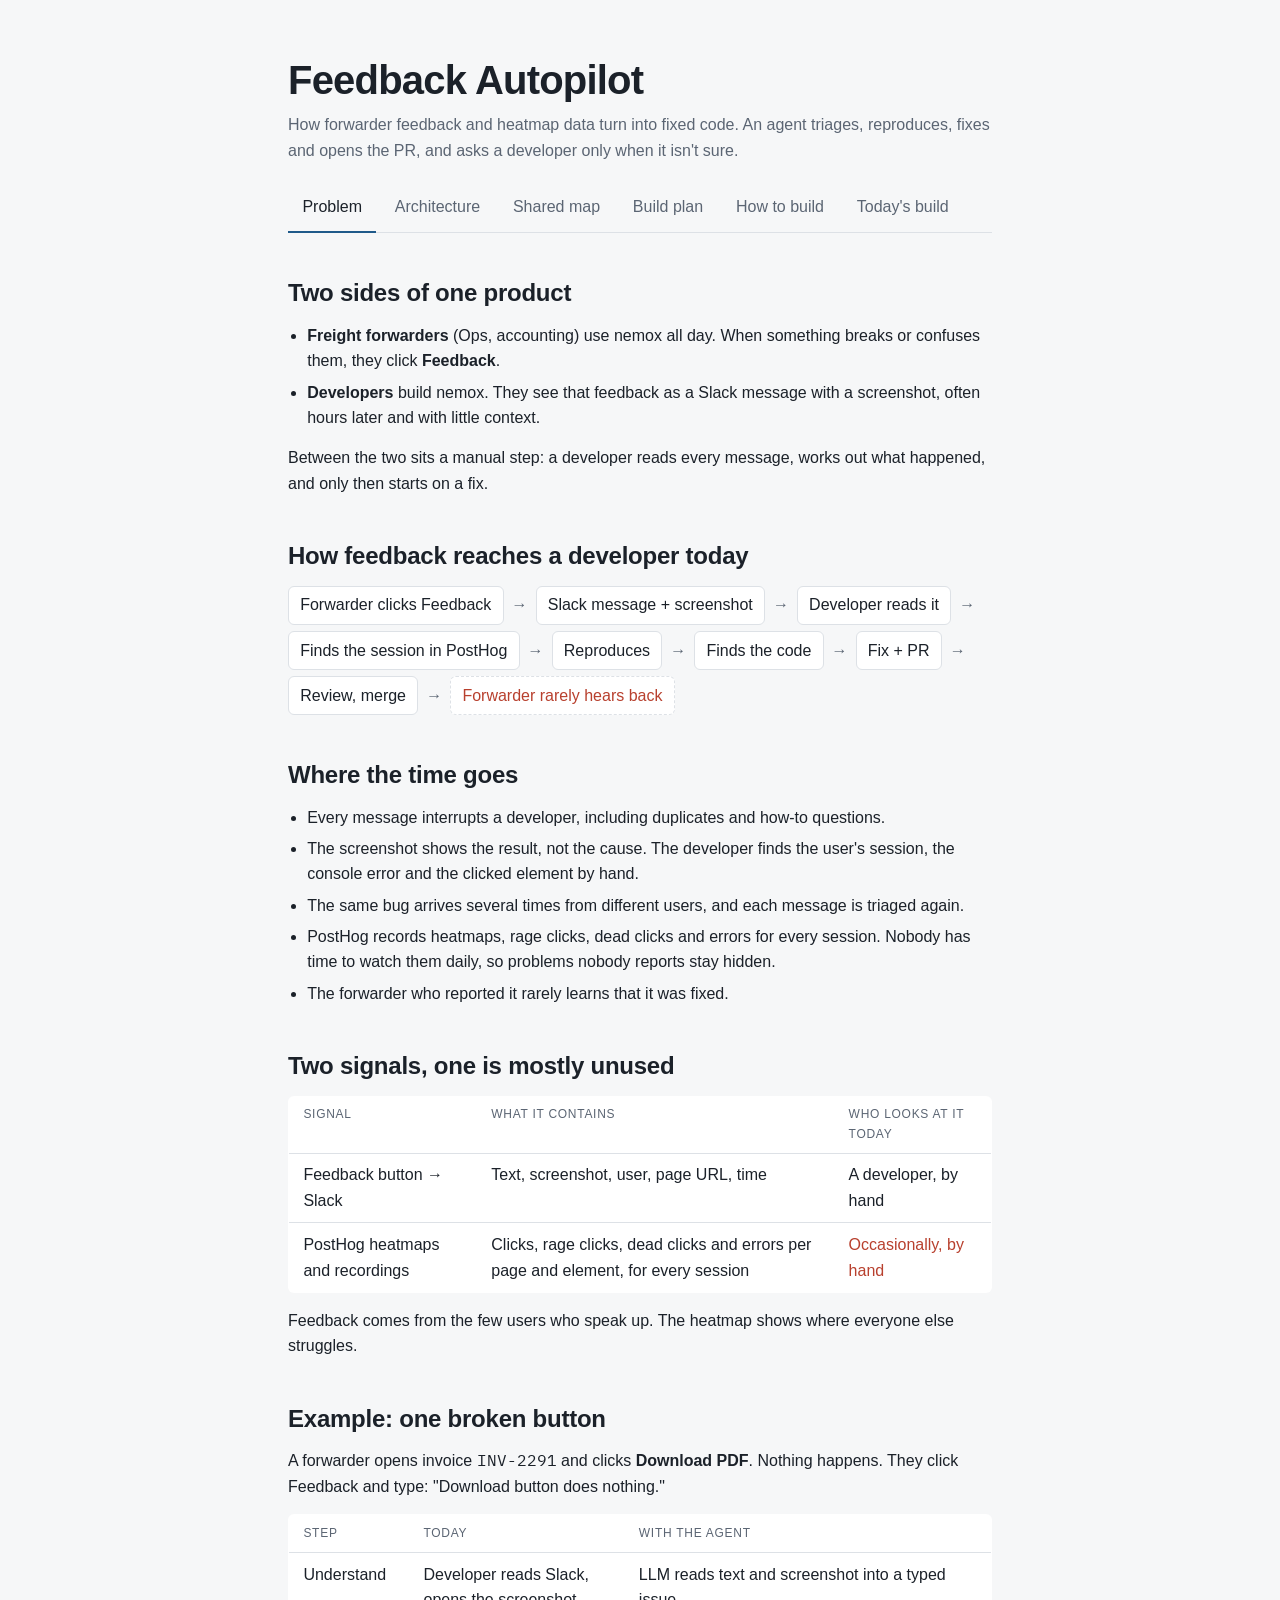
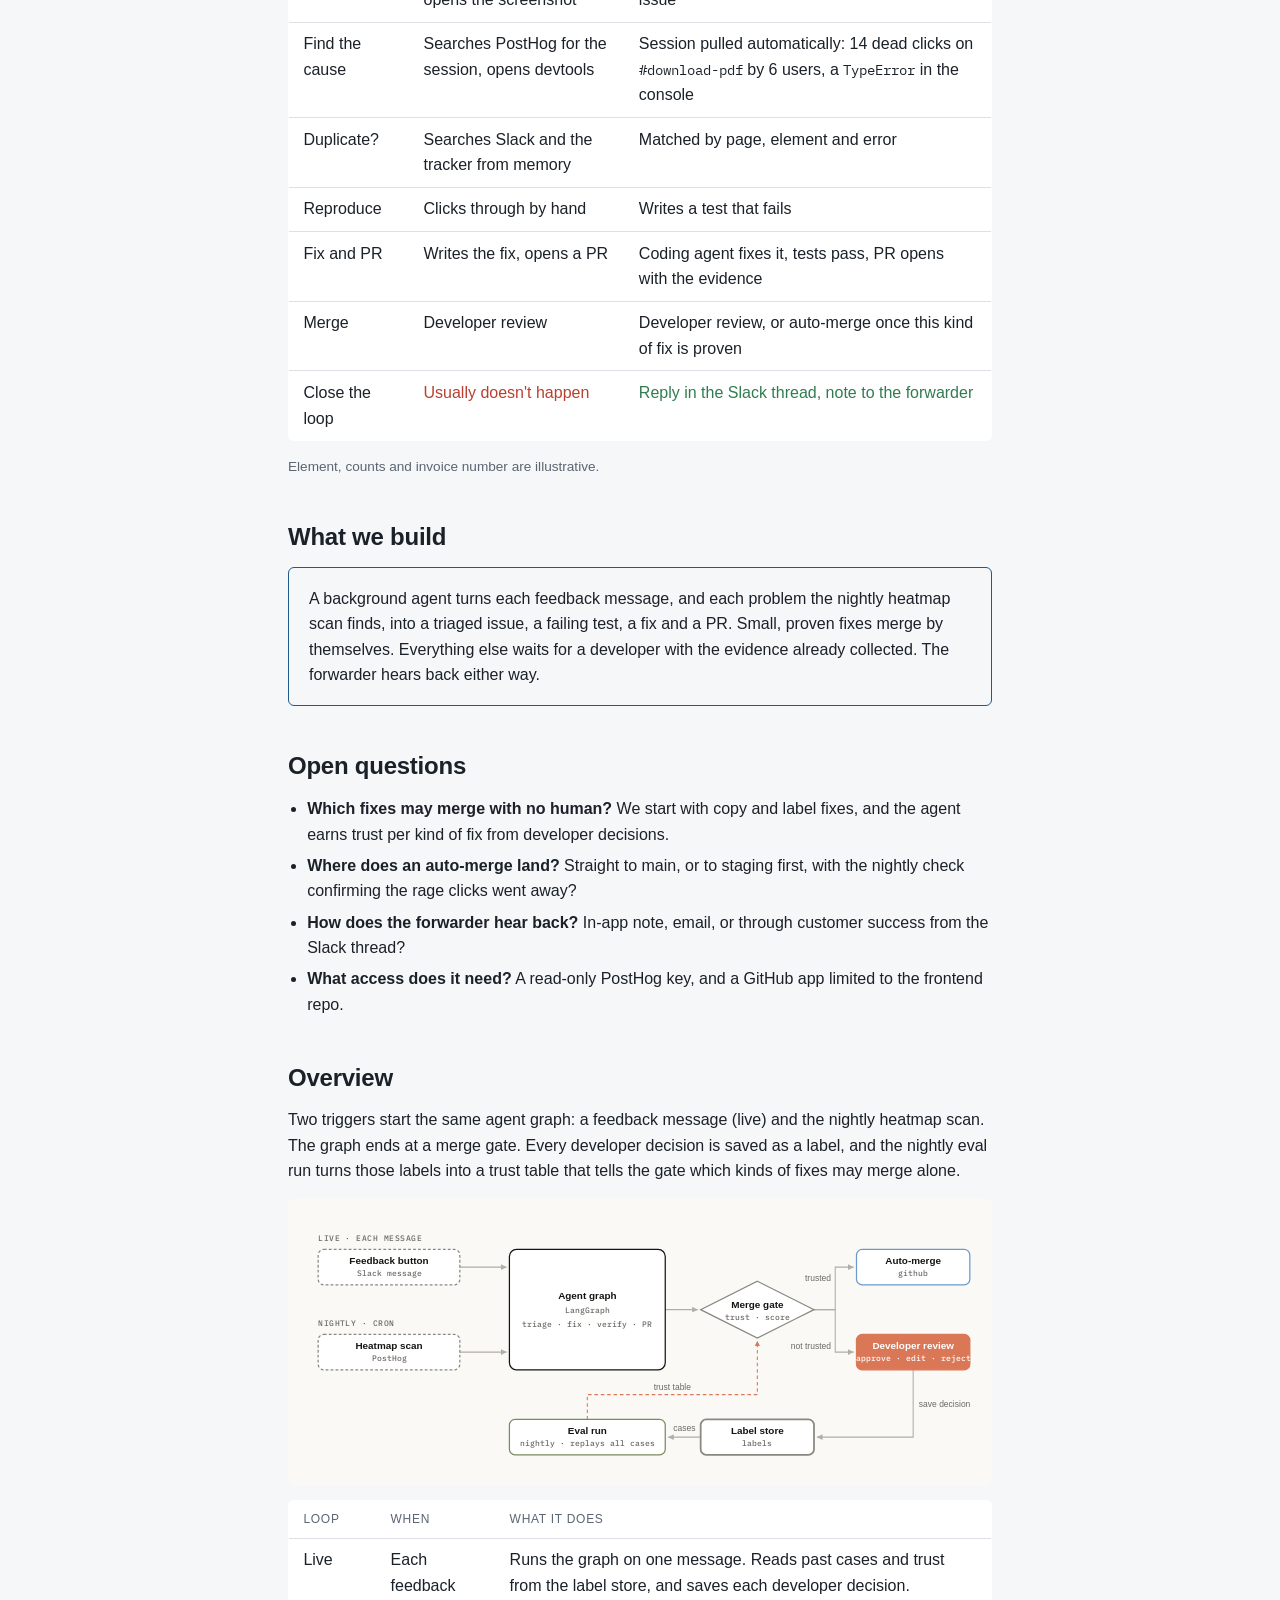
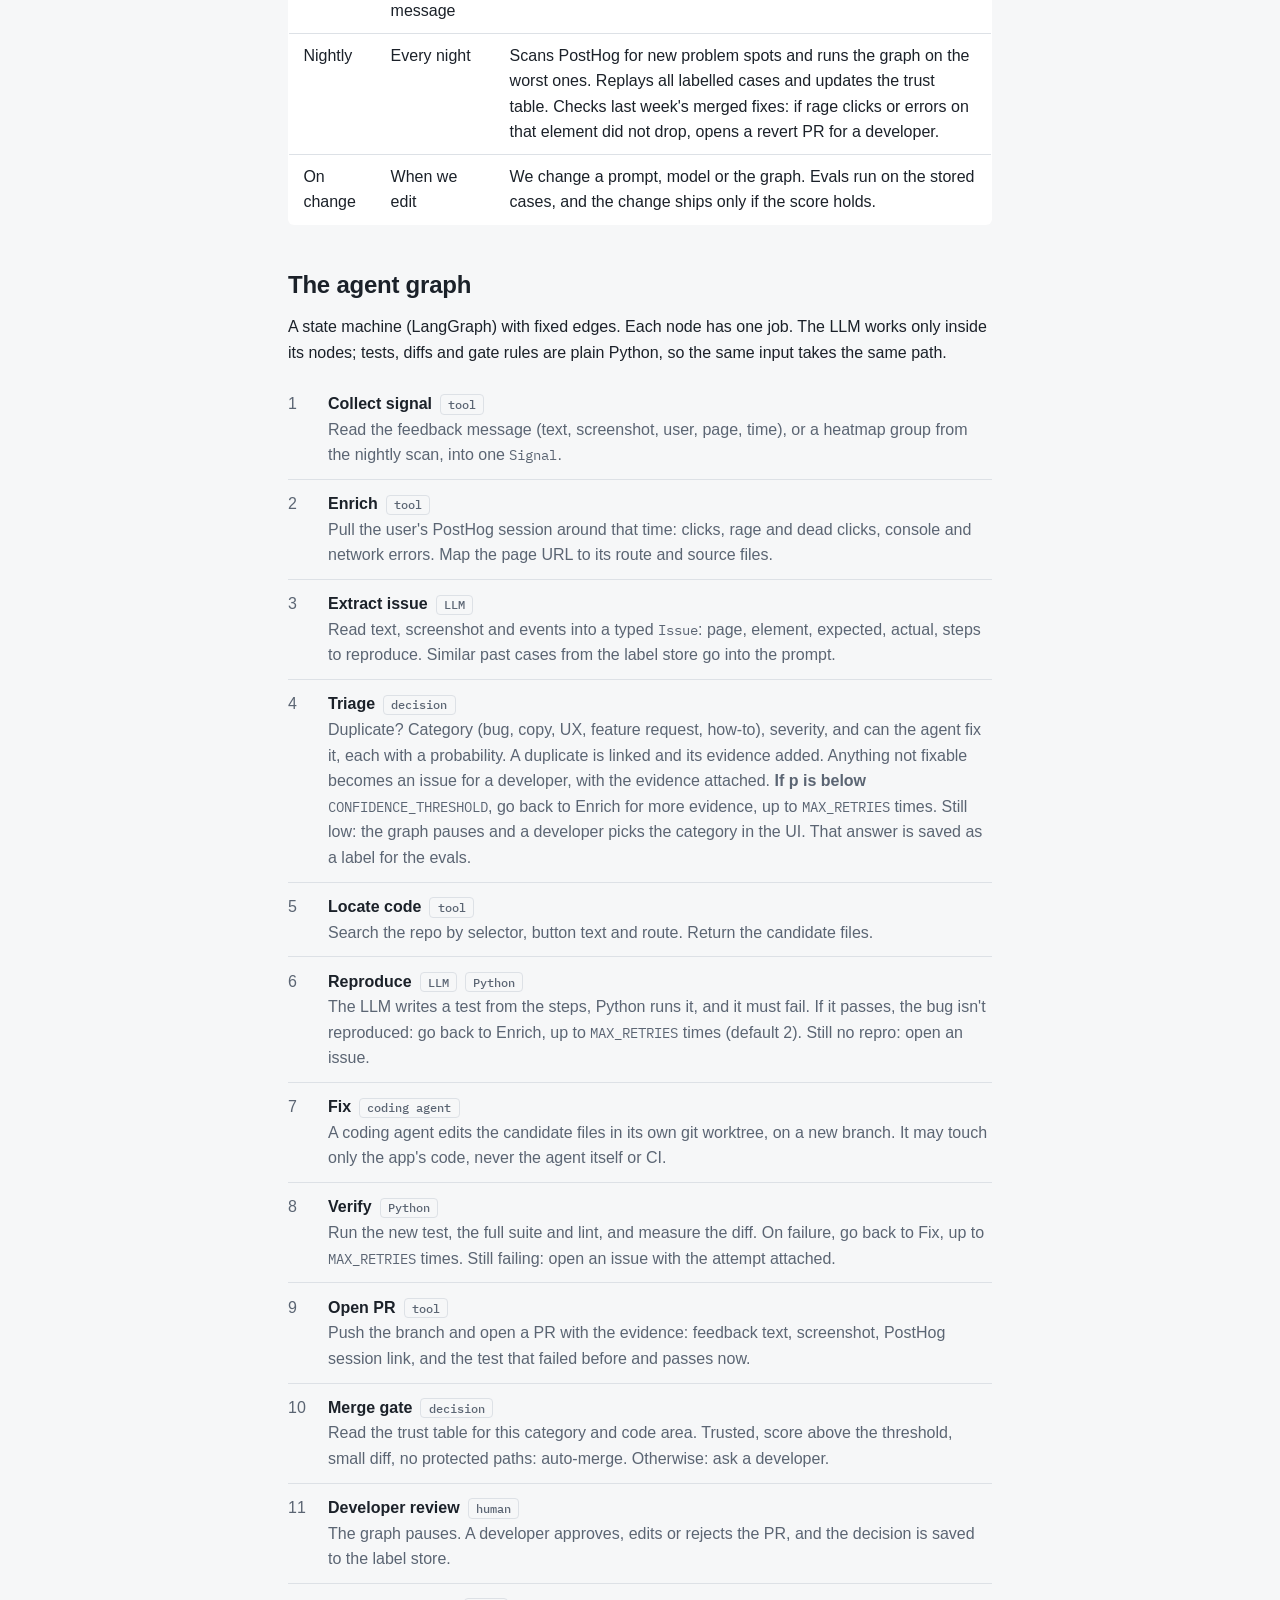
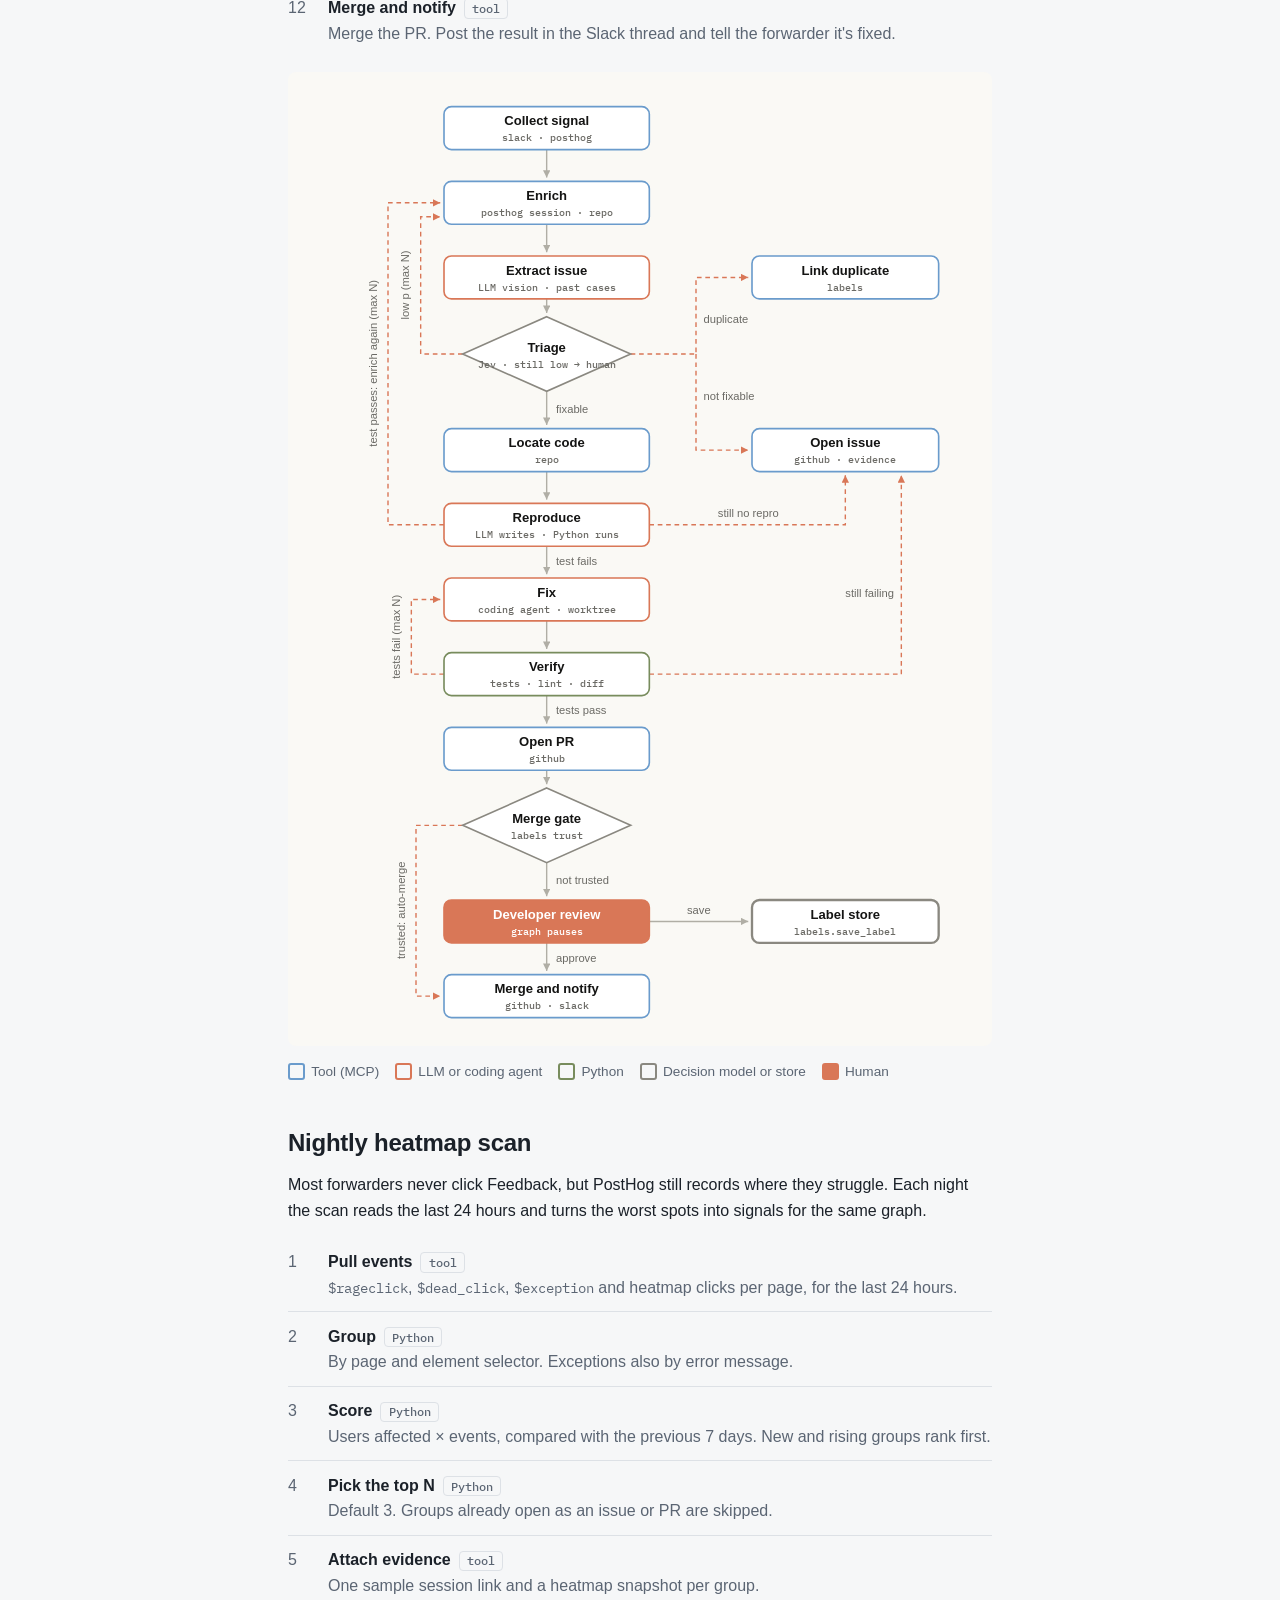
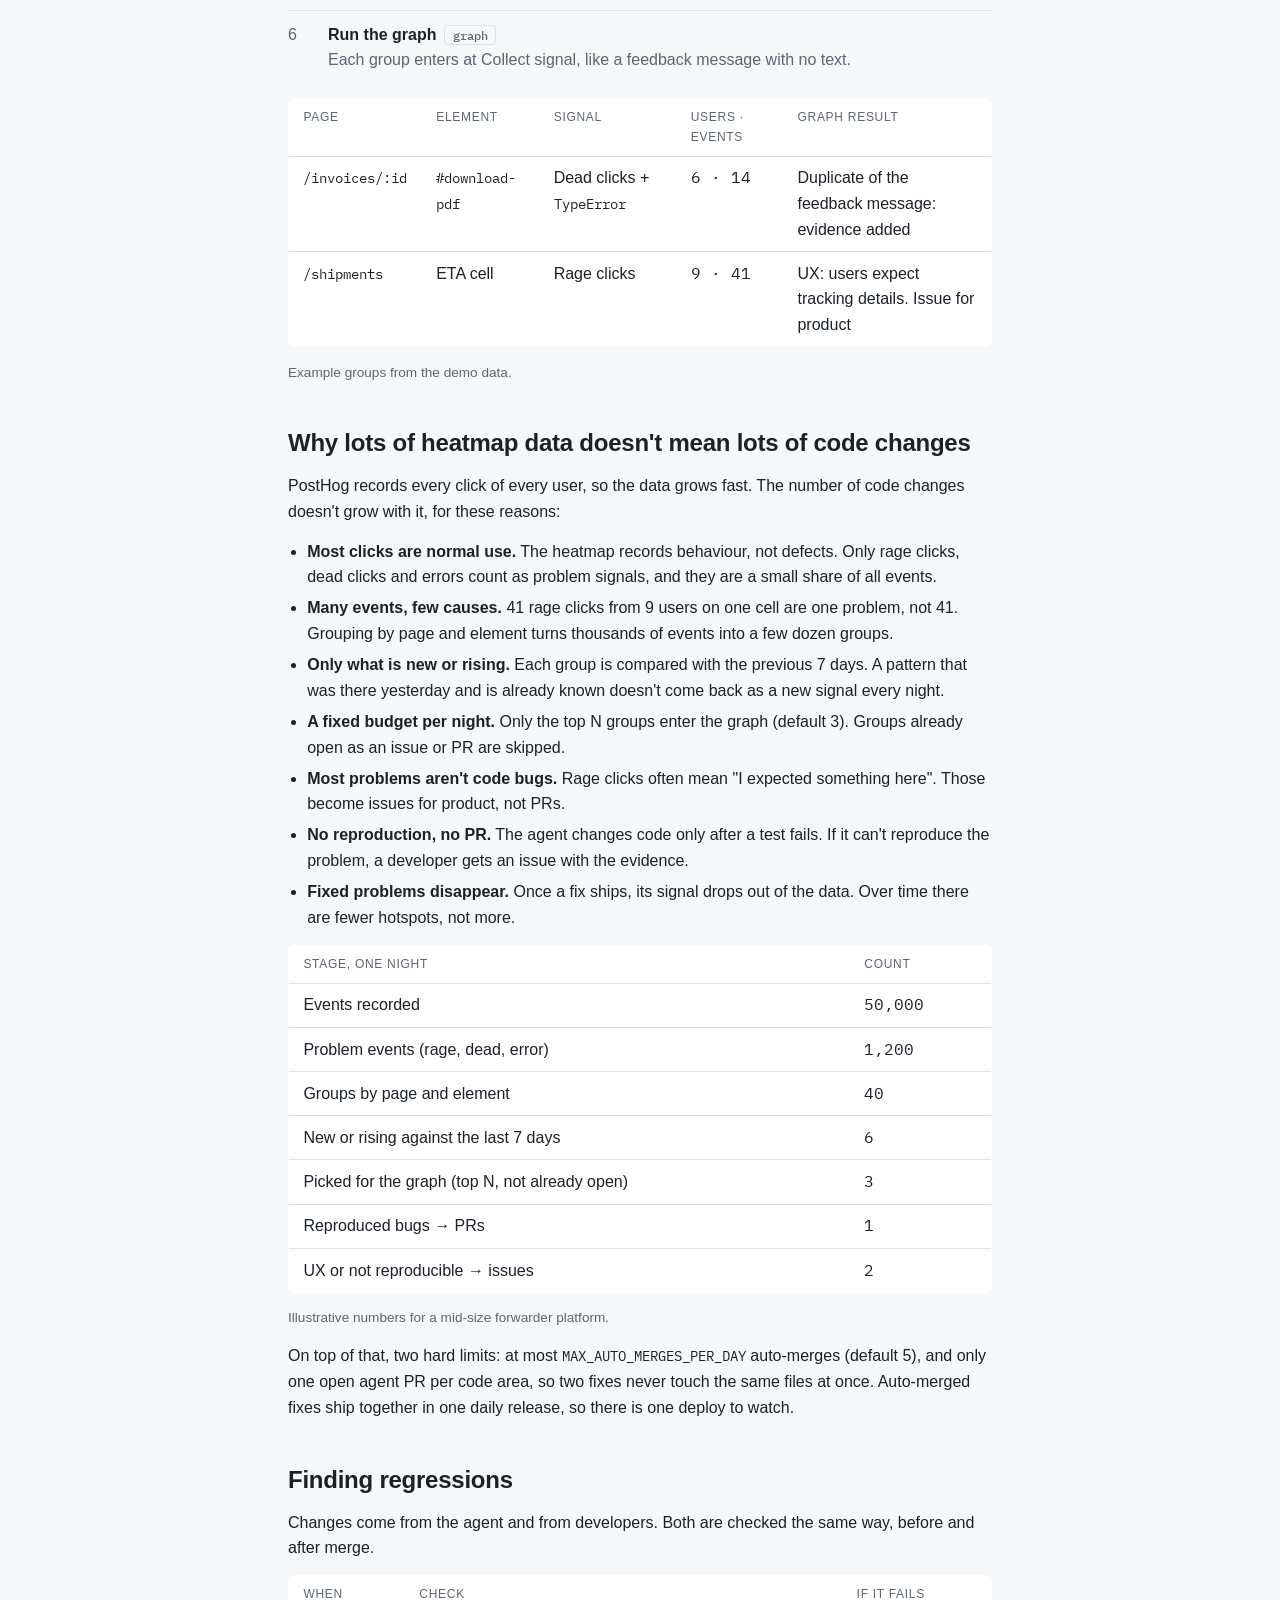
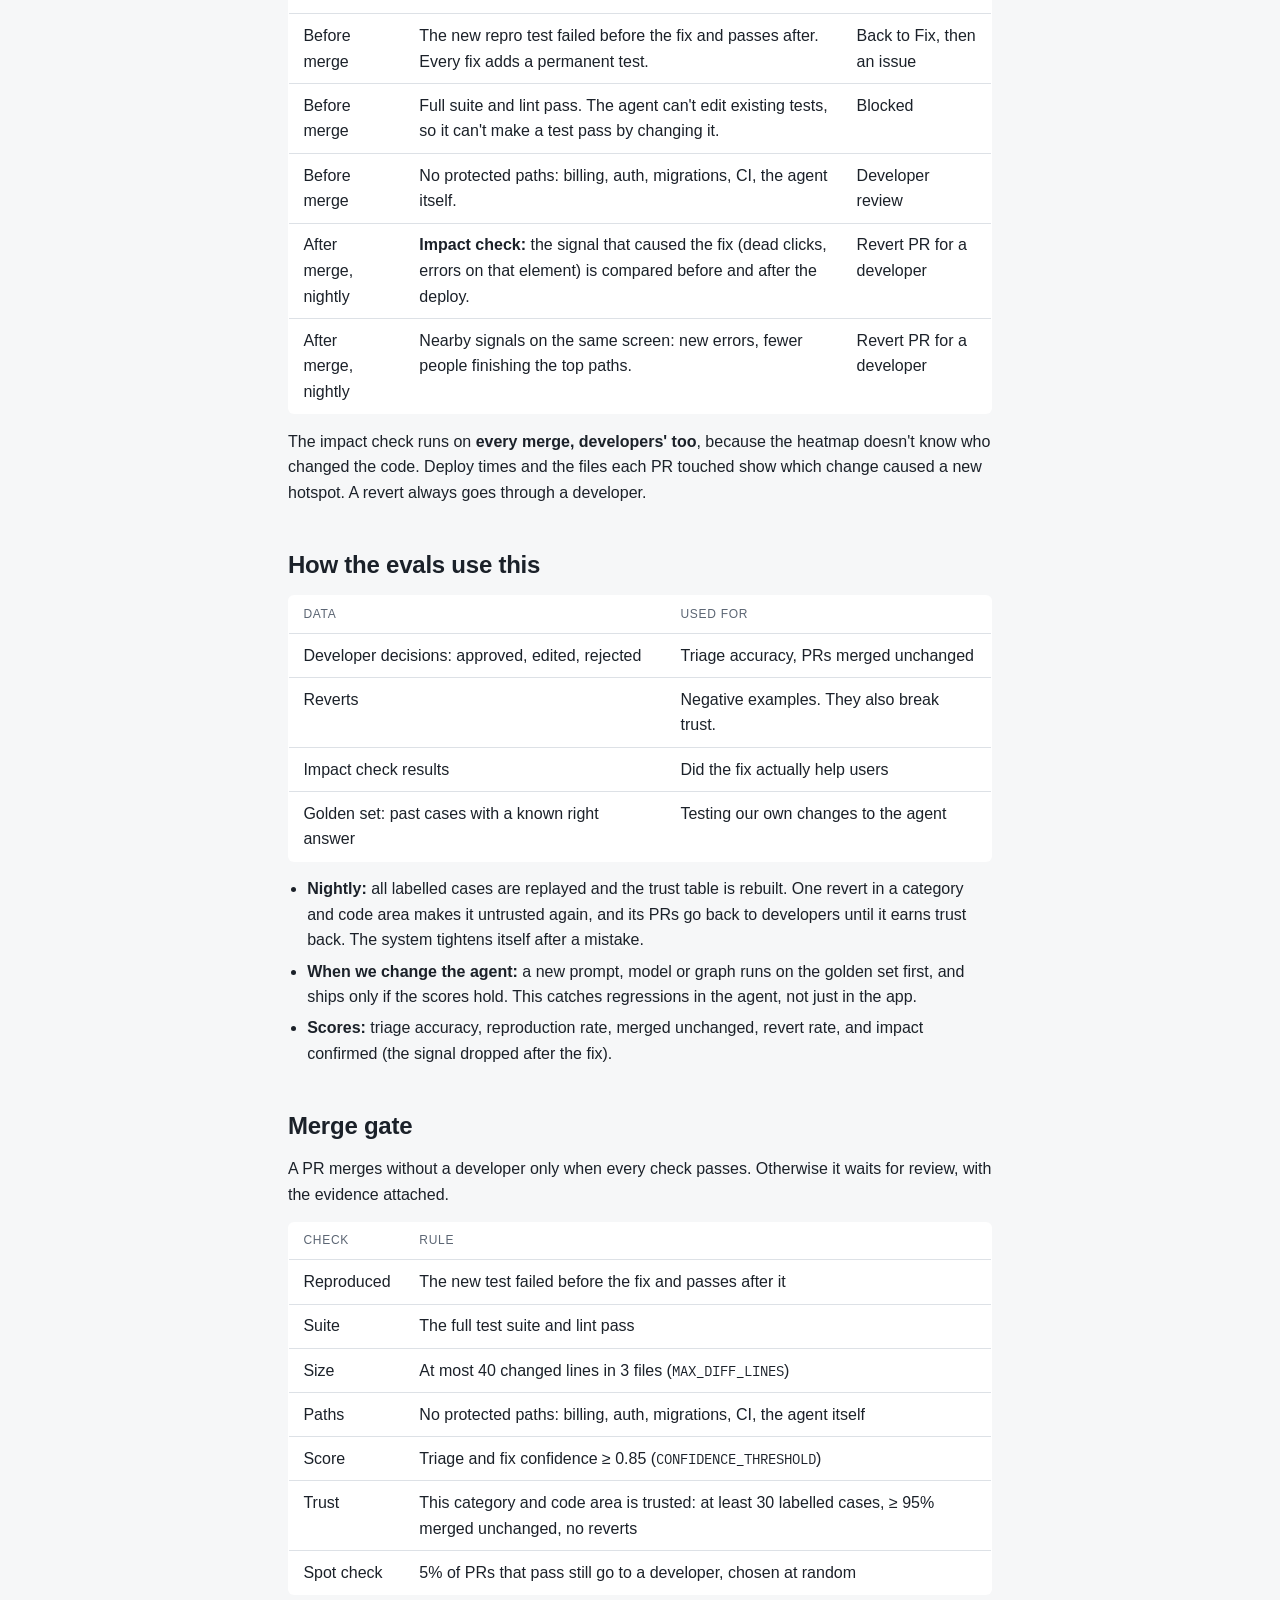
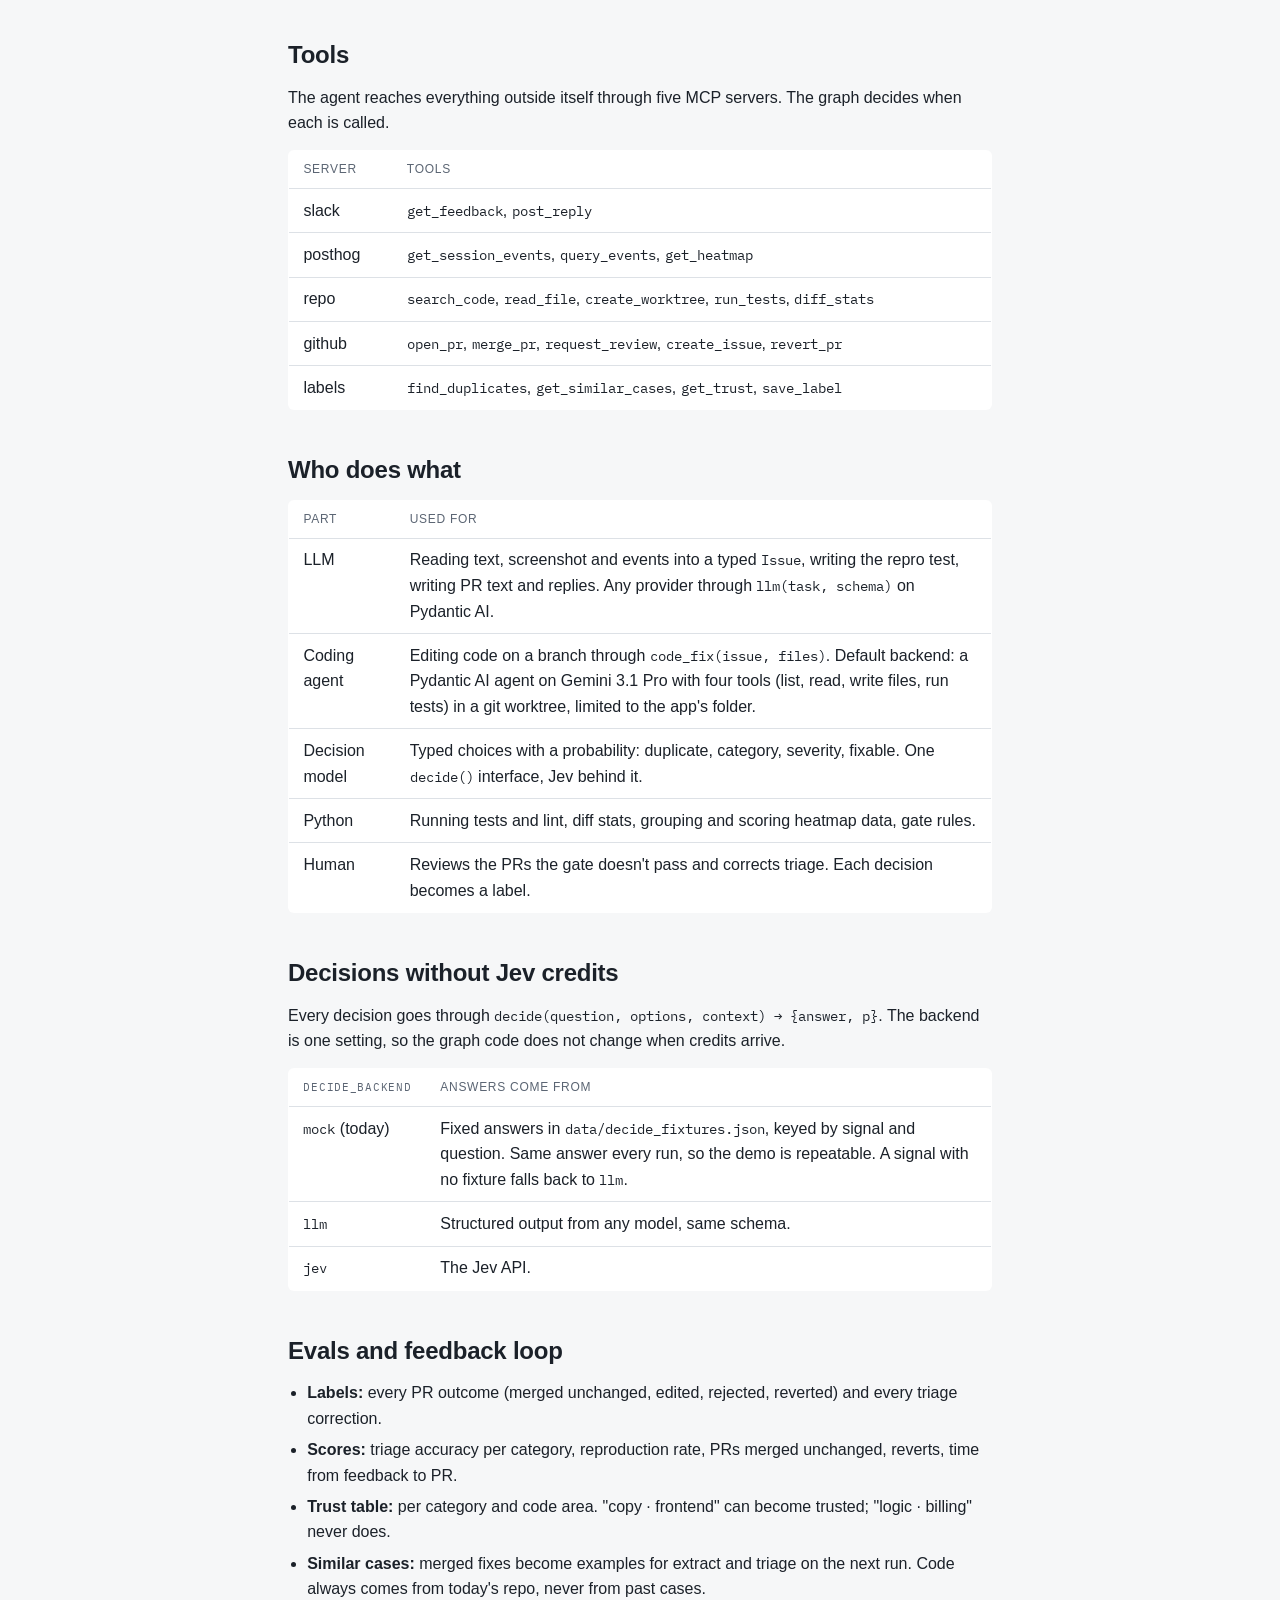
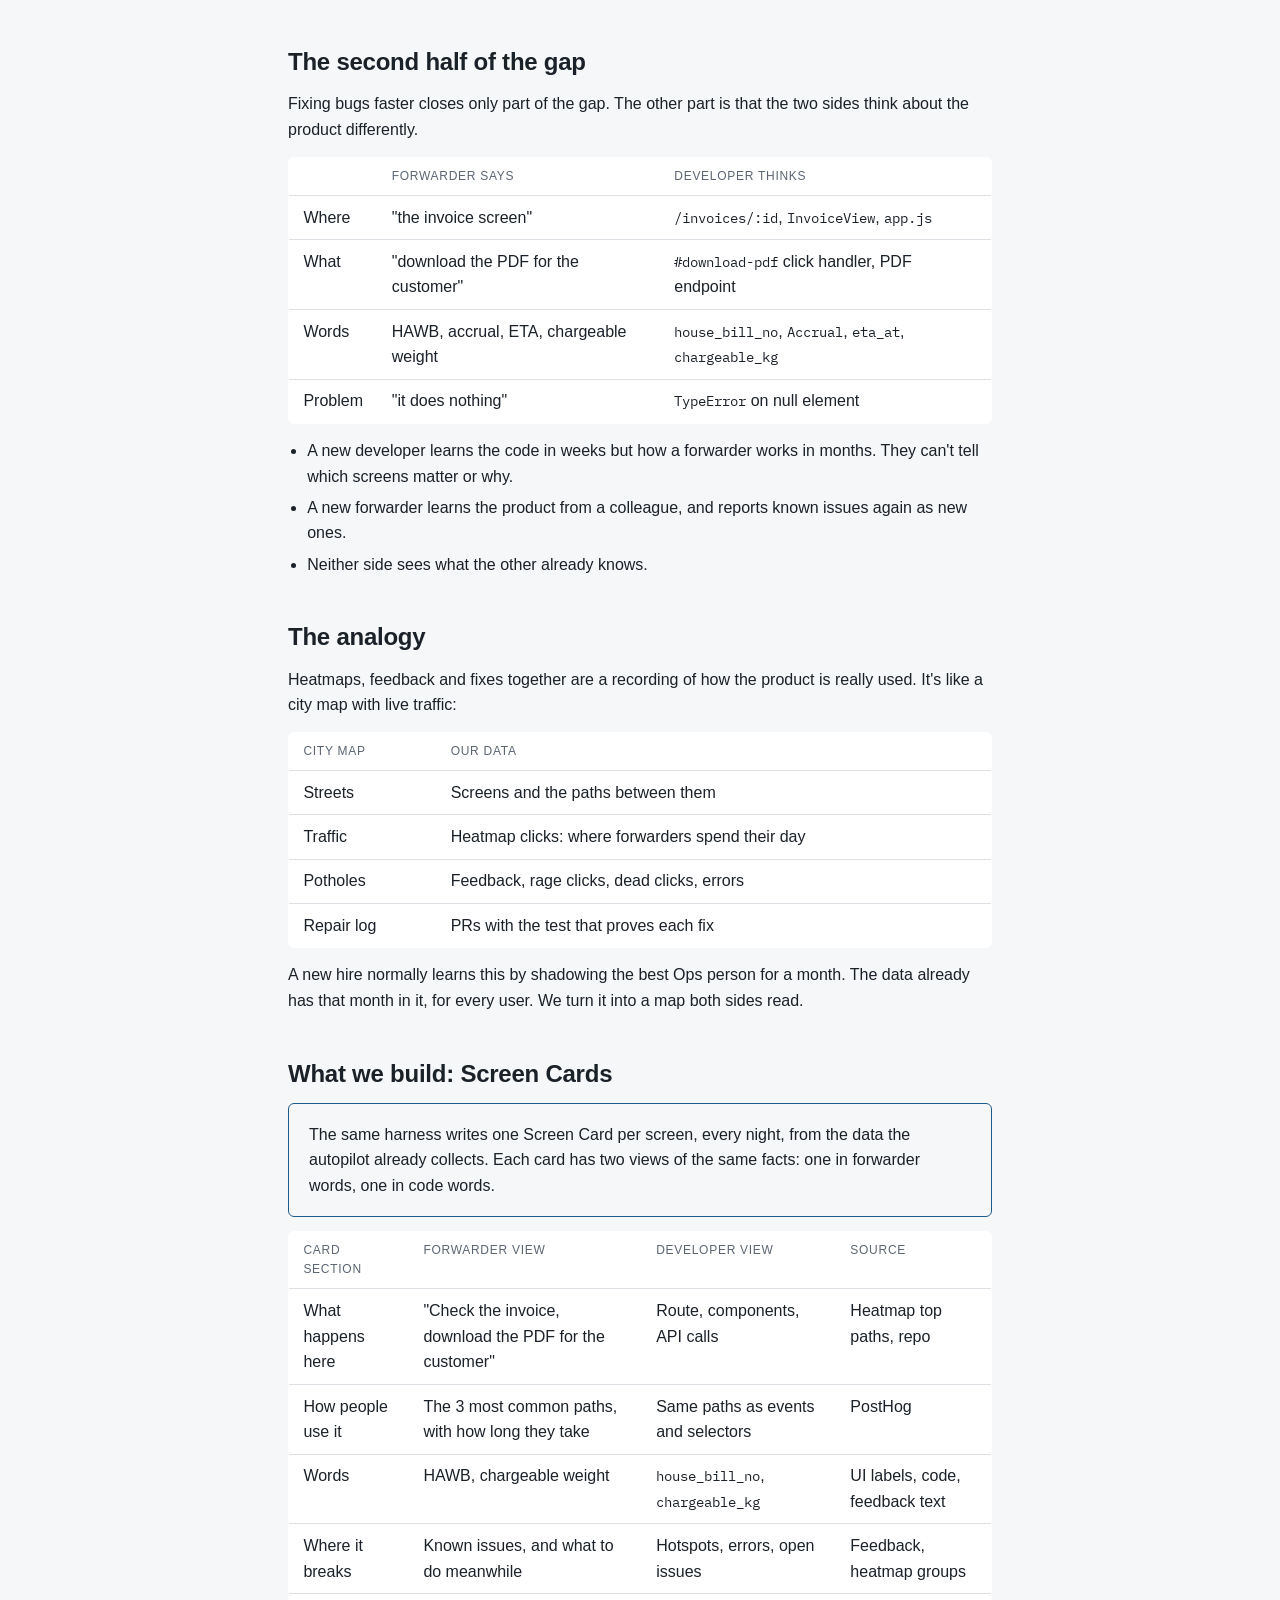
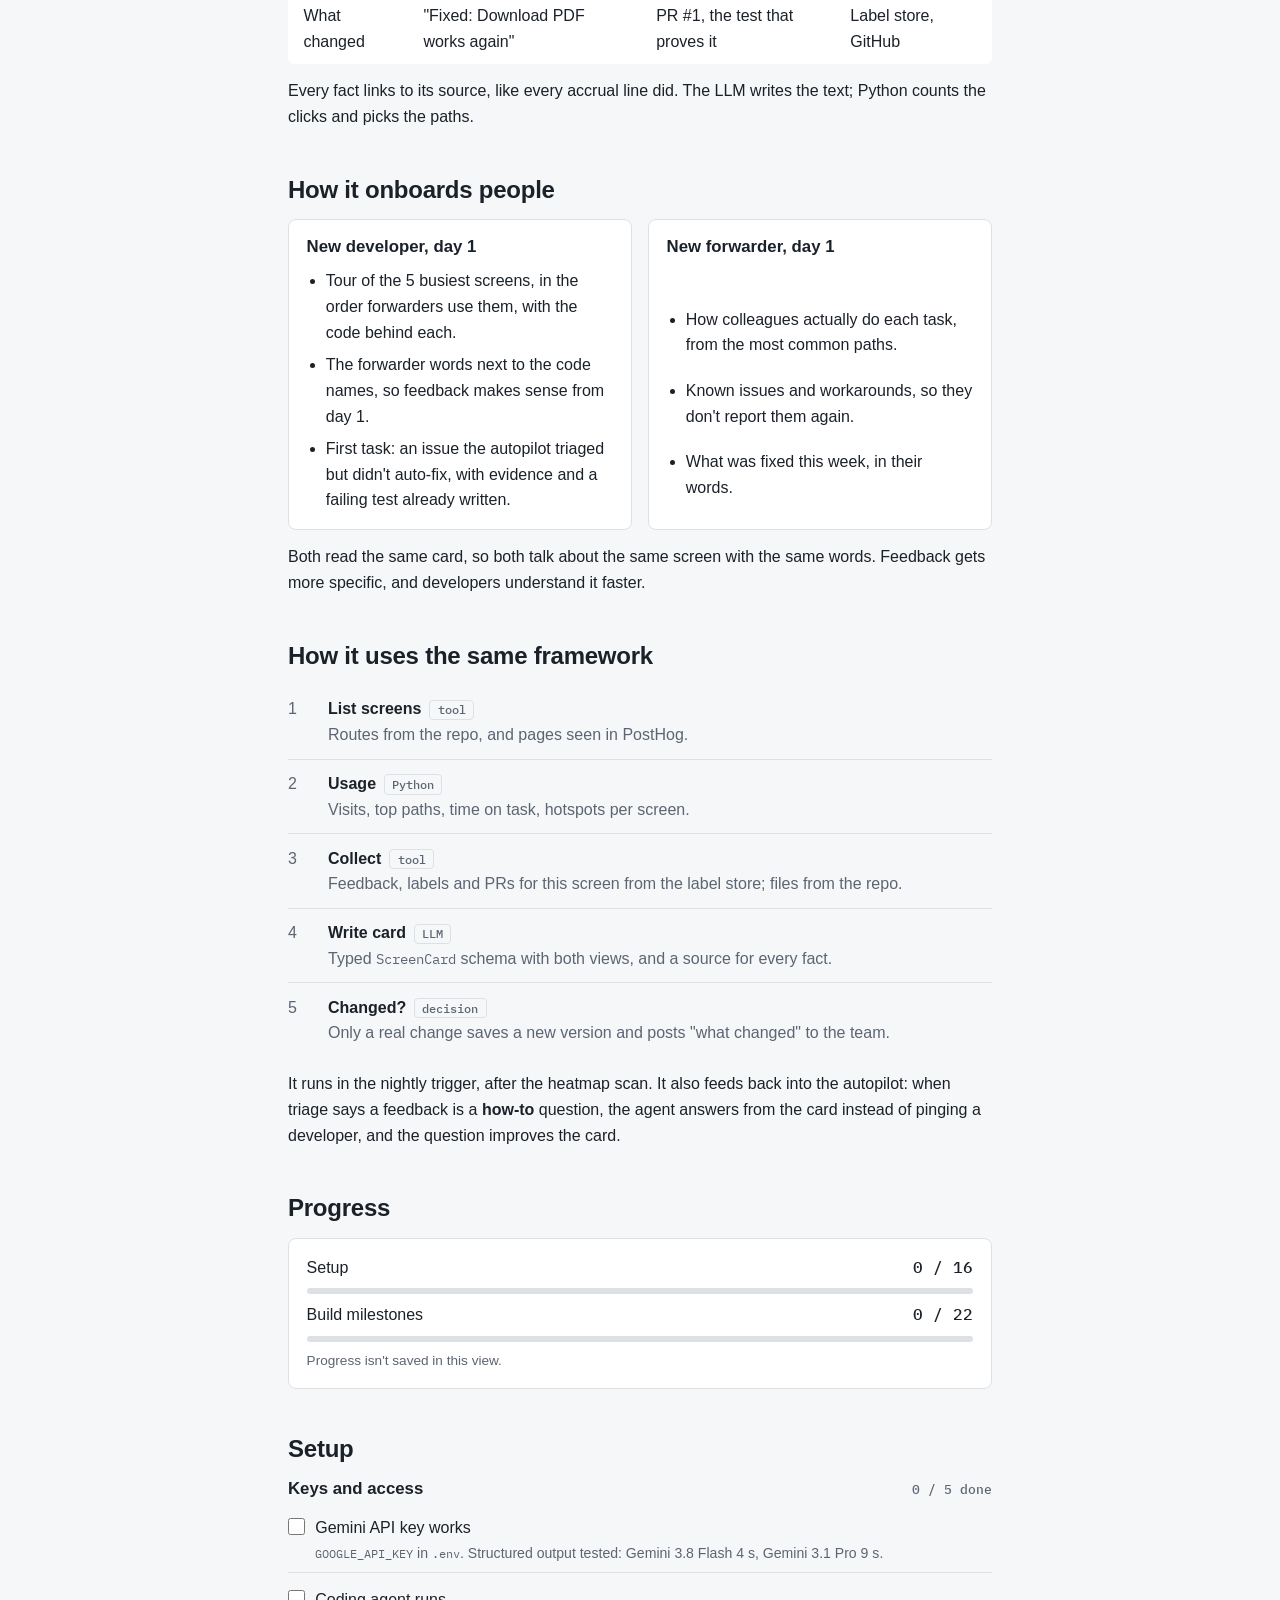
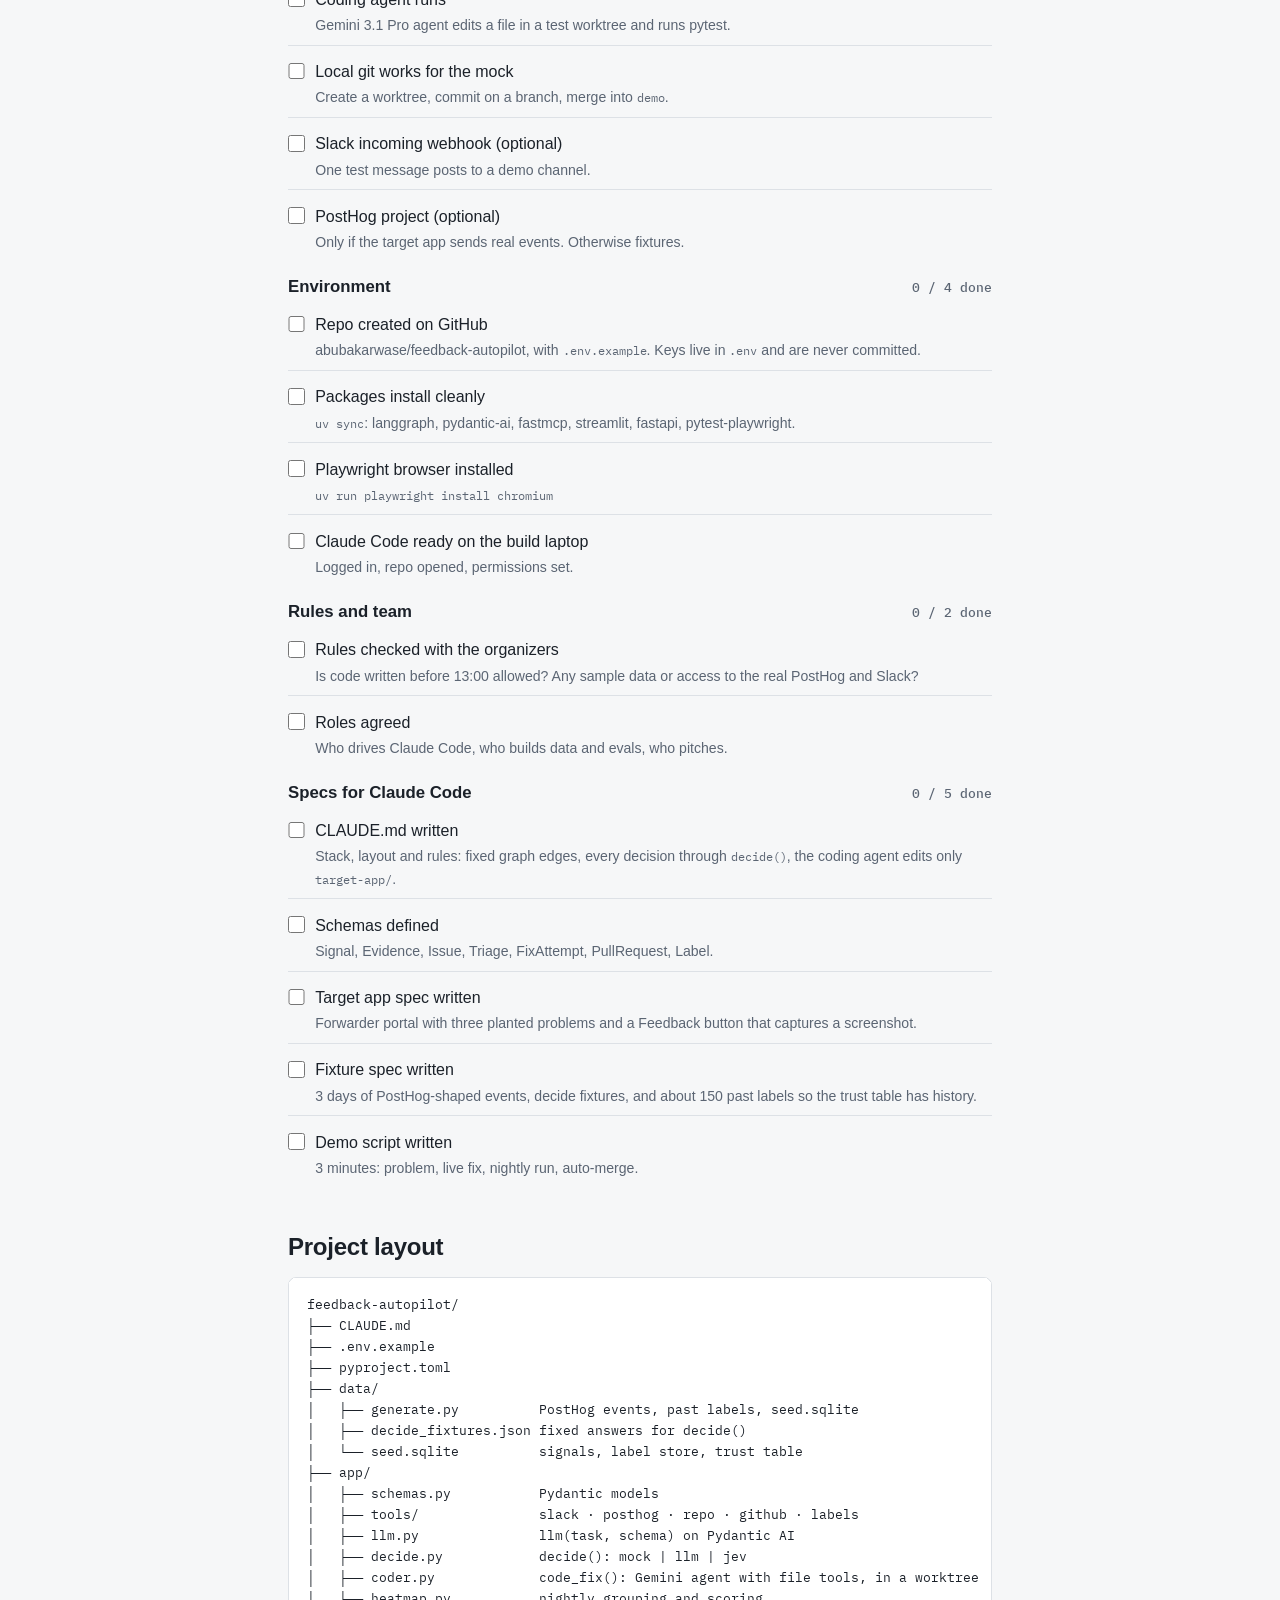
==== commit 950835fc: "Switch to Gemini models, update design page" ====
--- a/docs/design.html
+++ b/docs/design.html
@@ -542,7 +542,7 @@
           <thead><tr><th>Part</th><th>Used for</th></tr></thead>
           <tbody>
             <tr><td>LLM</td><td>Reading text, screenshot and events into a typed <code>Issue</code>, writing the repro test, writing PR text and replies. Any provider through <code>llm(task, schema)</code> on Pydantic AI.</td></tr>
-            <tr><td>Coding agent</td><td>Editing code on a branch through <code>code_fix(issue, files)</code>. Default backend: Claude Agent SDK in a git worktree, limited to the app's folder and the test command.</td></tr>
+            <tr><td>Coding agent</td><td>Editing code on a branch through <code>code_fix(issue, files)</code>. Default backend: a Pydantic AI agent on Gemini 3.1 Pro with four tools (list, read, write files, run tests) in a git worktree, limited to the app's folder.</td></tr>
             <tr><td>Decision model</td><td>Typed choices with a probability: duplicate, category, severity, fixable. One <code>decide()</code> interface, Jev behind it.</td></tr>
             <tr><td>Python</td><td>Running tests and lint, diff stats, grouping and scoring heatmap data, gate rules.</td></tr>
             <tr><td>Human</td><td>Reviews the PRs the gate doesn't pass and corrects triage. Each decision becomes a label.</td></tr>
@@ -691,8 +691,8 @@
 
       <div class="ck-group">
         <div class="ck-head"><h3>Keys and access</h3><span class="ck-count"></span></div>
-        <div class="check"><input type="checkbox" id="d-llm-key"><label for="d-llm-key"><span>LLM API key works</span><small>One structured-output call with a screenshot succeeds through Pydantic AI.</small></label></div>
-        <div class="check"><input type="checkbox" id="d-coder"><label for="d-coder"><span>Coding agent runs</span><small>Claude Agent SDK edits a file in a test worktree and runs pytest.</small></label></div>
+        <div class="check"><input type="checkbox" id="d-llm-key"><label for="d-llm-key"><span>Gemini API key works</span><small><code>GOOGLE_API_KEY</code> in <code>.env</code>. Structured output tested: Gemini 3.8 Flash 4 s, Gemini 3.1 Pro 9 s.</small></label></div>
+        <div class="check"><input type="checkbox" id="d-coder"><label for="d-coder"><span>Coding agent runs</span><small>Gemini 3.1 Pro agent edits a file in a test worktree and runs pytest.</small></label></div>
         <div class="check"><input type="checkbox" id="d-github"><label for="d-github"><span>Local git works for the mock</span><small>Create a worktree, commit on a branch, merge into <code>demo</code>.</small></label></div>
         <div class="check"><input type="checkbox" id="d-slack"><label for="d-slack"><span>Slack incoming webhook (optional)</span><small>One test message posts to a demo channel.</small></label></div>
         <div class="check"><input type="checkbox" id="d-posthog"><label for="d-posthog"><span>PostHog project (optional)</span><small>Only if the target app sends real events. Otherwise fixtures.</small></label></div>
@@ -701,7 +701,7 @@
       <div class="ck-group">
         <div class="ck-head"><h3>Environment</h3><span class="ck-count"></span></div>
         <div class="check"><input type="checkbox" id="d-repo"><label for="d-repo"><span>Repo created on GitHub</span><small>abubakarwase/feedback-autopilot, with <code>.env.example</code>. Keys live in <code>.env</code> and are never committed.</small></label></div>
-        <div class="check"><input type="checkbox" id="d-packages"><label for="d-packages"><span>Packages install cleanly</span><small><code>uv sync</code>: langgraph, pydantic-ai, fastmcp, streamlit, fastapi, claude-agent-sdk, pytest-playwright.</small></label></div>
+        <div class="check"><input type="checkbox" id="d-packages"><label for="d-packages"><span>Packages install cleanly</span><small><code>uv sync</code>: langgraph, pydantic-ai, fastmcp, streamlit, fastapi, pytest-playwright.</small></label></div>
         <div class="check"><input type="checkbox" id="d-playwright"><label for="d-playwright"><span>Playwright browser installed</span><small><code>uv run playwright install chromium</code></small></label></div>
         <div class="check"><input type="checkbox" id="d-claude-code"><label for="d-claude-code"><span>Claude Code ready on the build laptop</span><small>Logged in, repo opened, permissions set.</small></label></div>
       </div>
@@ -737,7 +737,7 @@
 │   ├── tools/               slack · posthog · repo · github · labels
 │   ├── llm.py               llm(task, schema) on Pydantic AI
 │   ├── decide.py            decide(): mock | llm | jev
-│   ├── coder.py             code_fix() on Claude Agent SDK, in a worktree
+│   ├── coder.py             code_fix(): Gemini agent with file tools, in a worktree
 │   ├── heatmap.py           nightly grouping and scoring
 │   ├── gate.py              merge gate rules
 │   ├── graph.py             LangGraph state machine
@@ -982,7 +982,7 @@
             <tr><td>Other tools</td><td>slack, posthog, repo, github</td><td>Plain Python functions with MCP tool names; github is a mock with local git</td></tr>
             <tr><td>Agent graph</td><td>Collect through merge and notify, with retry loops and the gate</td><td>LangGraph with a SQLite checkpointer</td></tr>
             <tr><td><code>llm()</code></td><td>Extract issue, write repro test, PR text</td><td>Pydantic AI, any model</td></tr>
-            <tr><td><code>code_fix()</code></td><td>Edit code on a branch</td><td>Claude Agent SDK in a git worktree</td></tr>
+            <tr><td><code>code_fix()</code></td><td>Edit code on a branch</td><td>Pydantic AI agent on Gemini 3.1 Pro with file tools, in a git worktree</td></tr>
             <tr><td><code>decide()</code></td><td>Triage choices with p</td><td>Mock with fixed answers</td></tr>
             <tr><td>Nightly + evals</td><td>Heatmap groups, replay labels, trust table</td><td>Python, run from a button</td></tr>
             <tr><td>Shared map</td><td>One Screen Card per screen, forwarder and developer views</td><td>Map builder after the nightly run, one LLM call per screen</td></tr>
